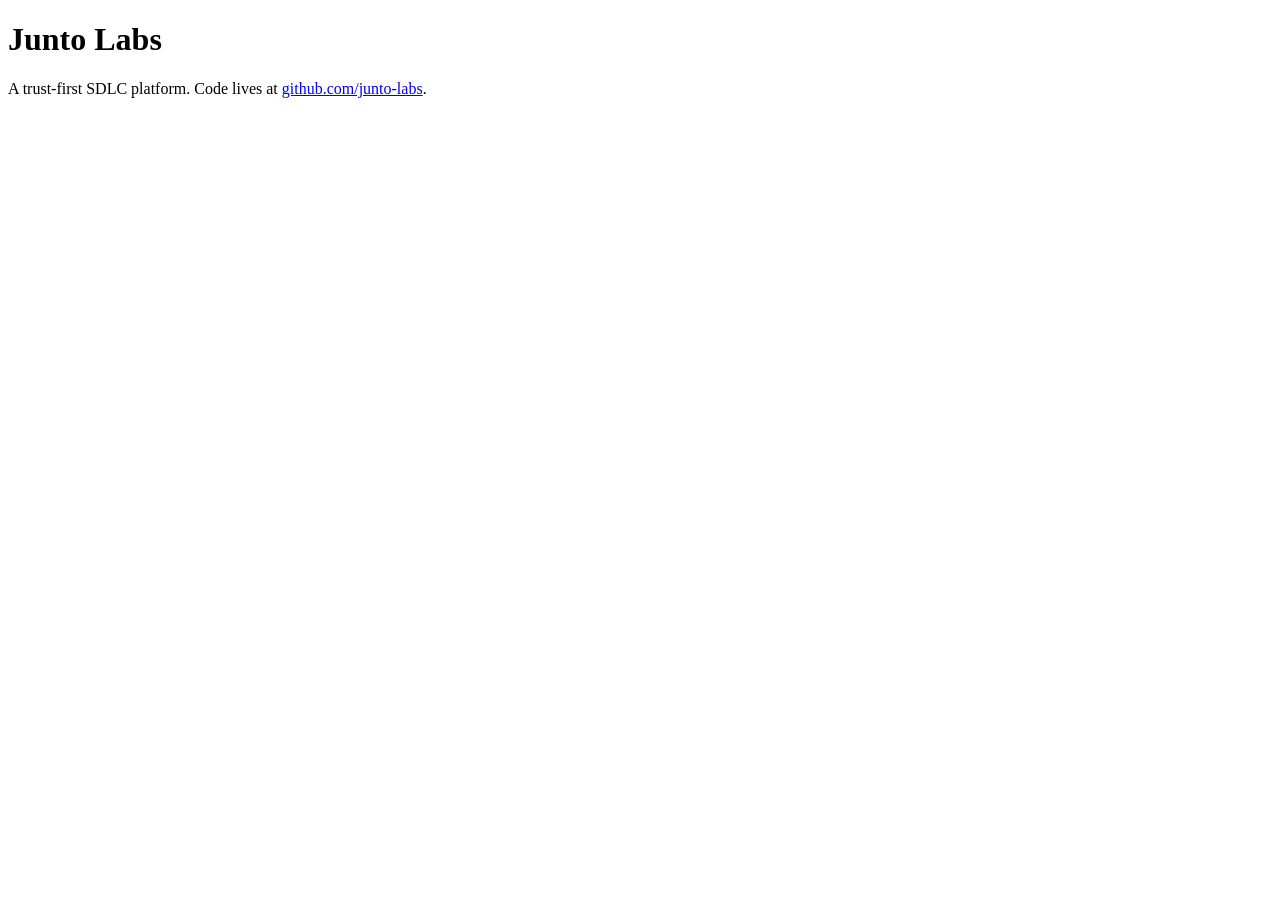
==== site/index.html @ b431a5cb "Serve Go vanity import paths from GitHub Pages Co-Authored-By: Claude Opus 5.5 <noreply@anthropic.co" ====
<!doctype html>
<html>
<head>
<meta charset="utf-8">
<title>Junto Labs</title>
</head>
<body>
<h1>Junto Labs</h1>
<p>A trust-first SDLC platform. Code lives at <a href="https://github.com/junto-labs">github.com/junto-labs</a>.</p>
</body>
</html>
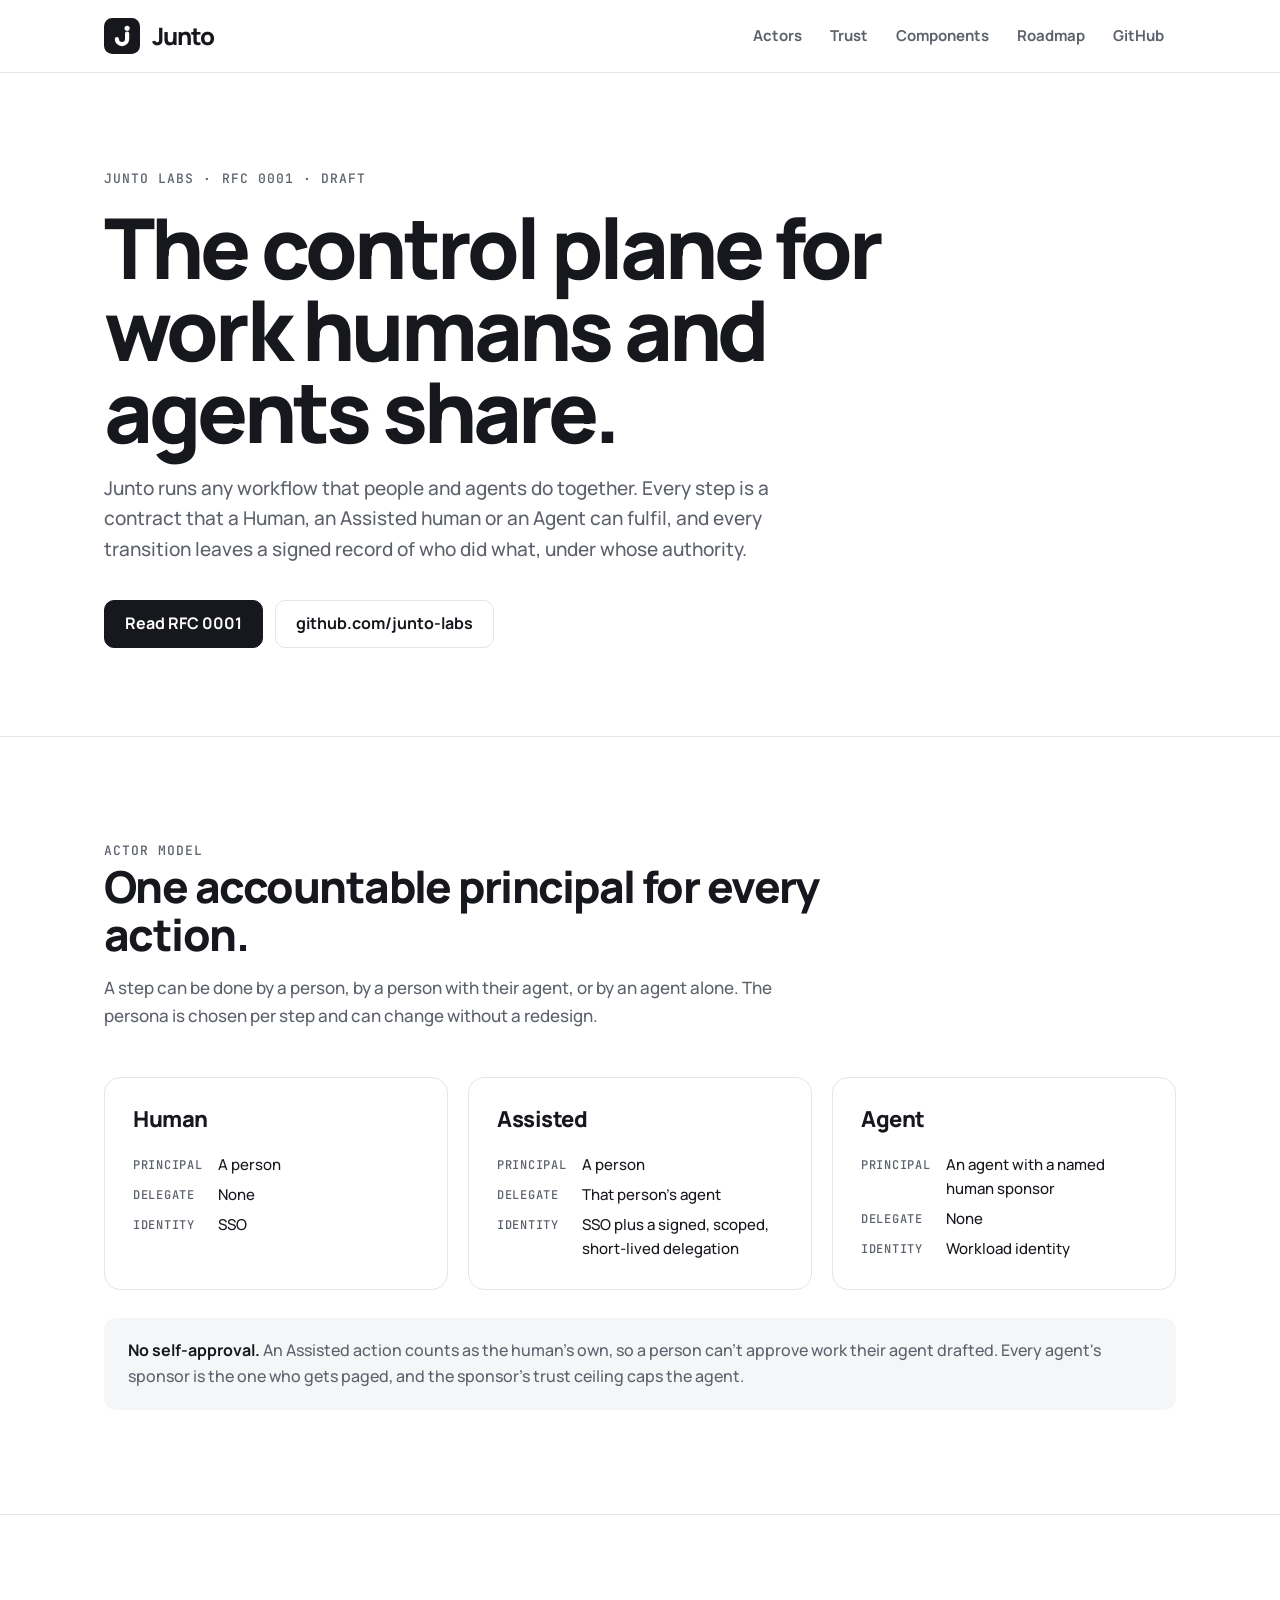
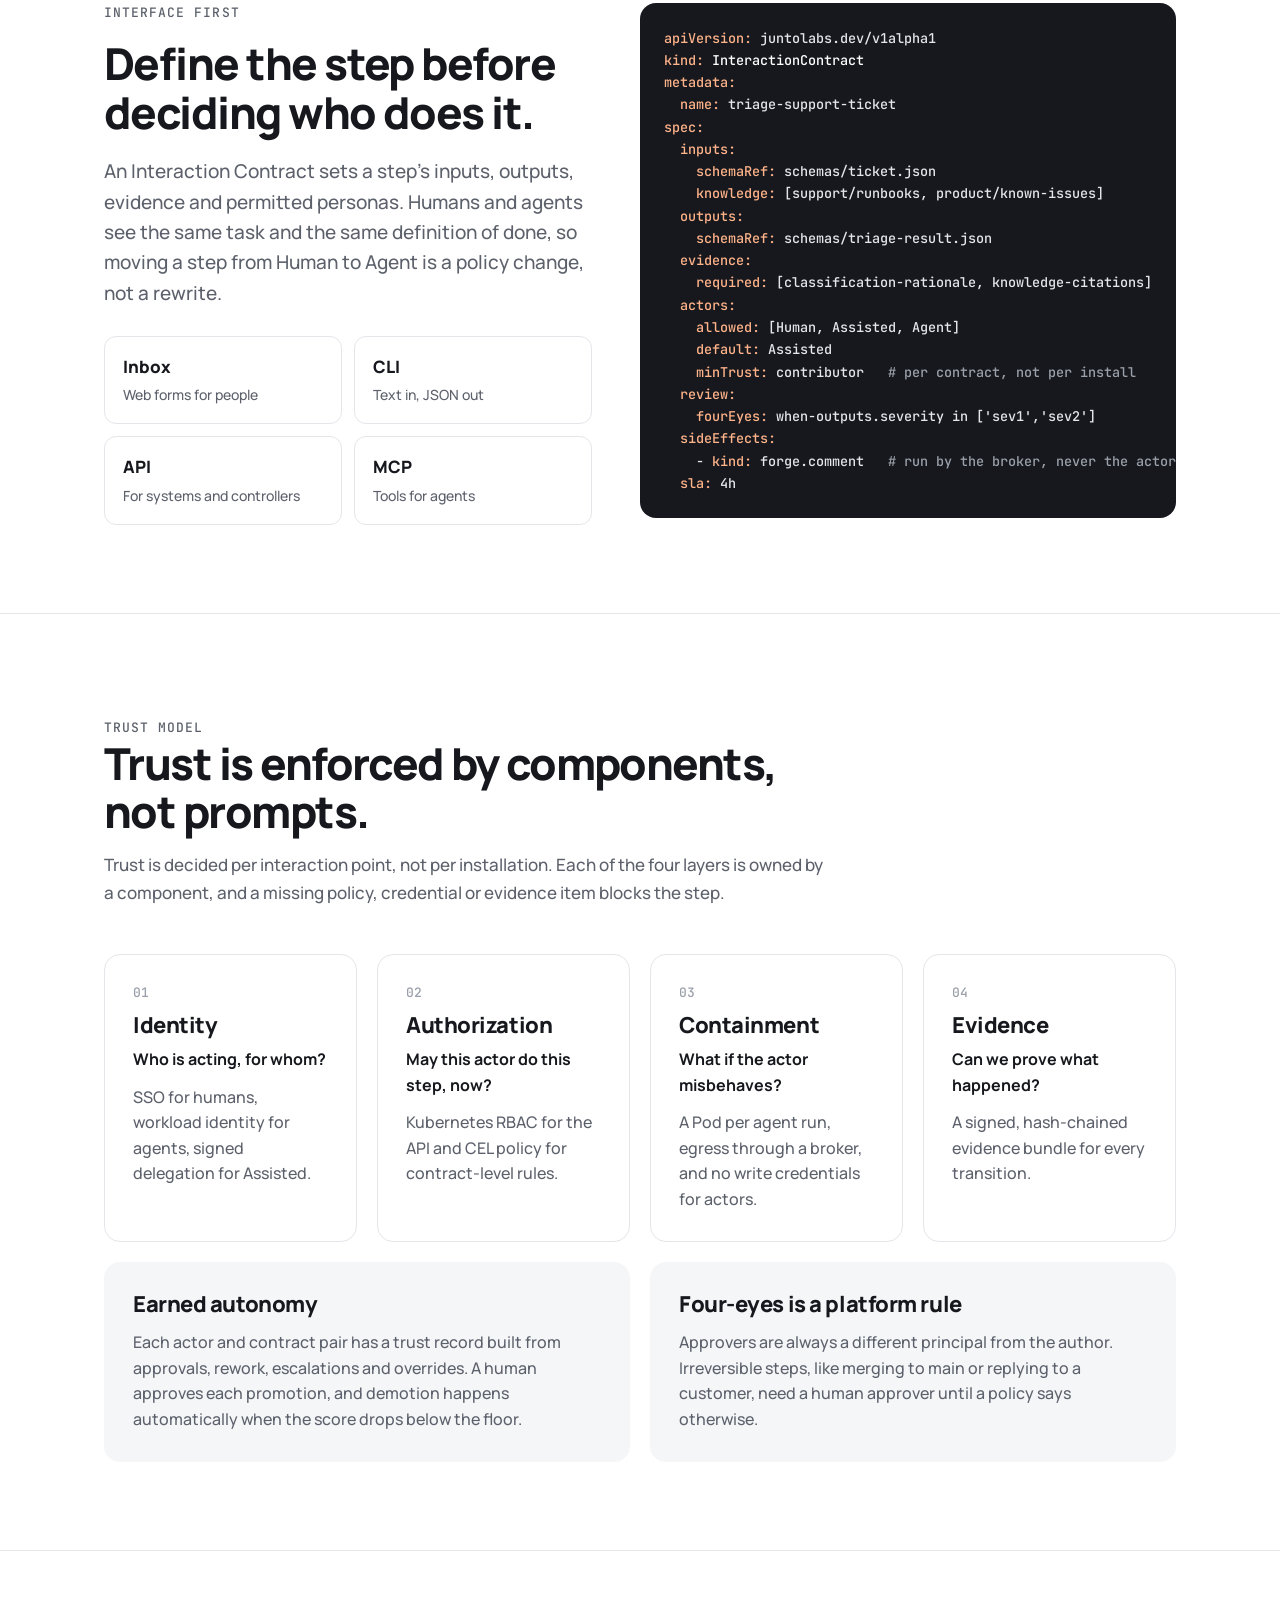
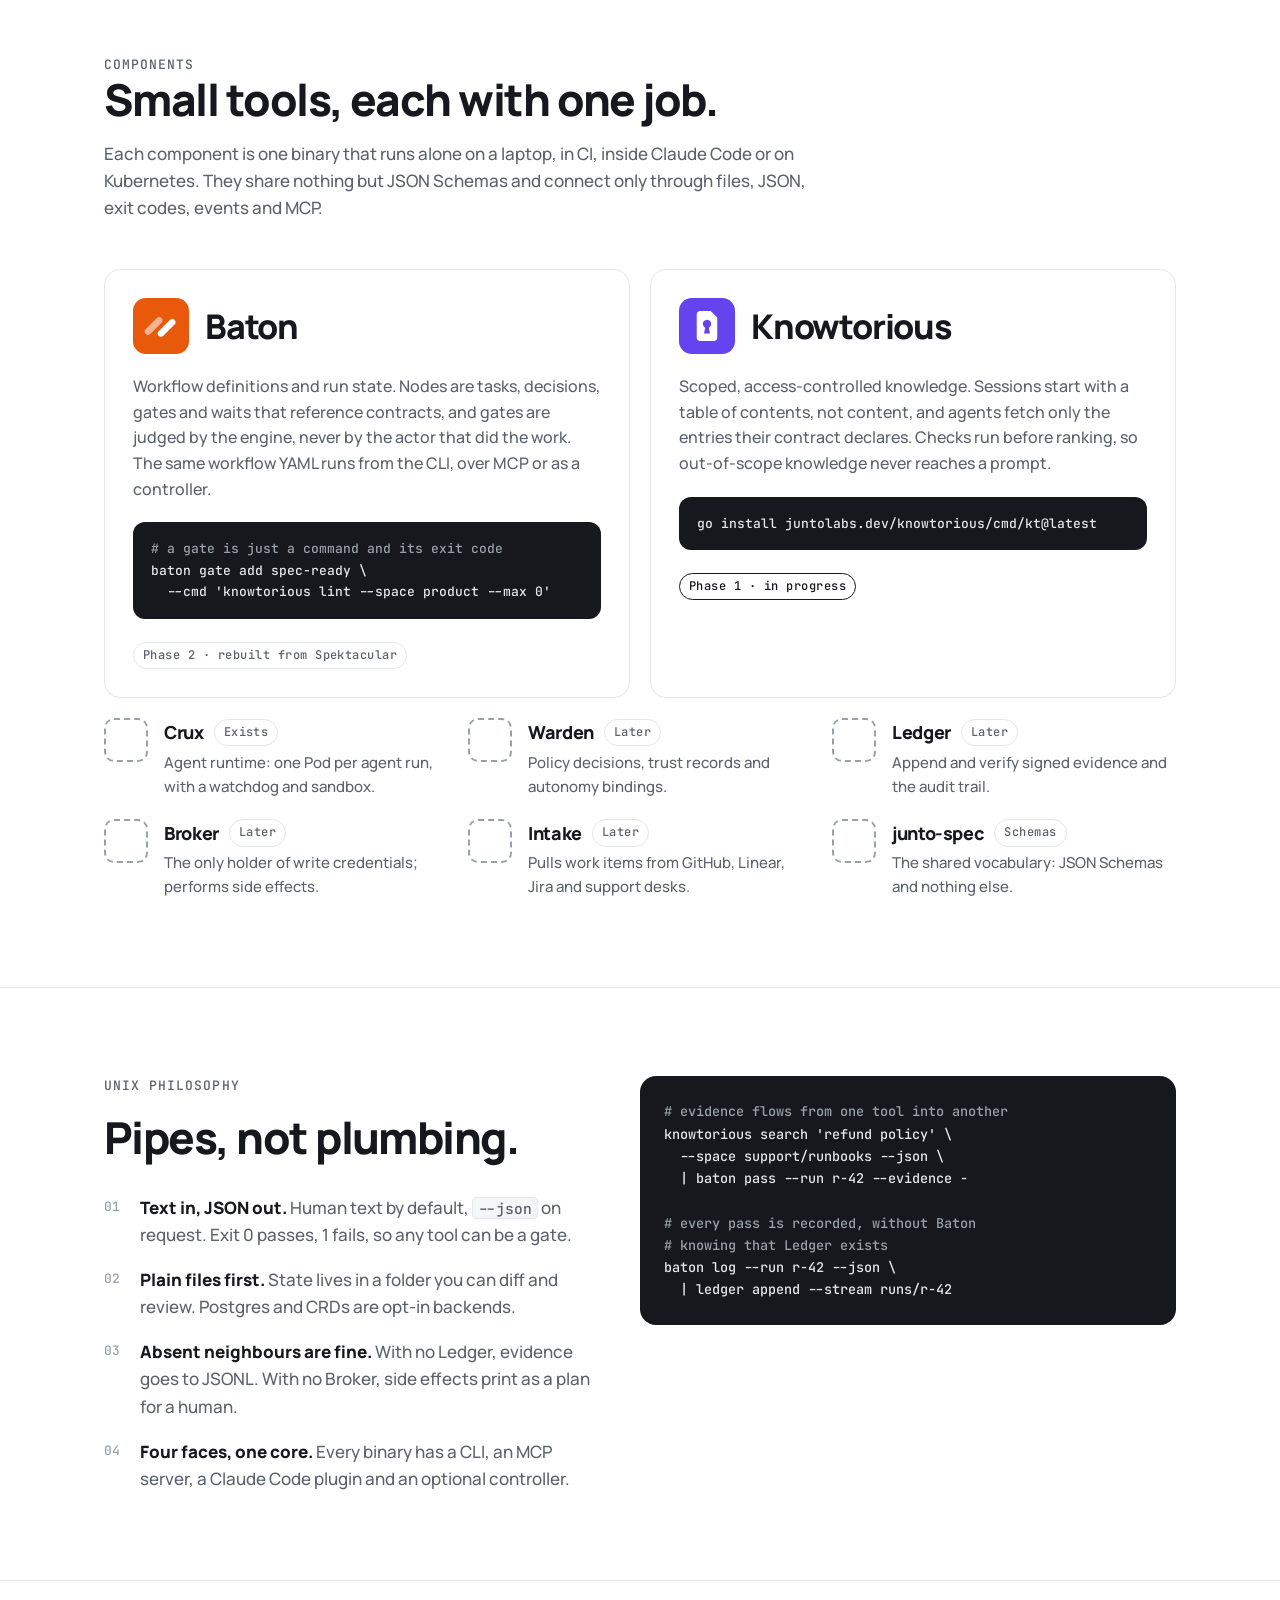
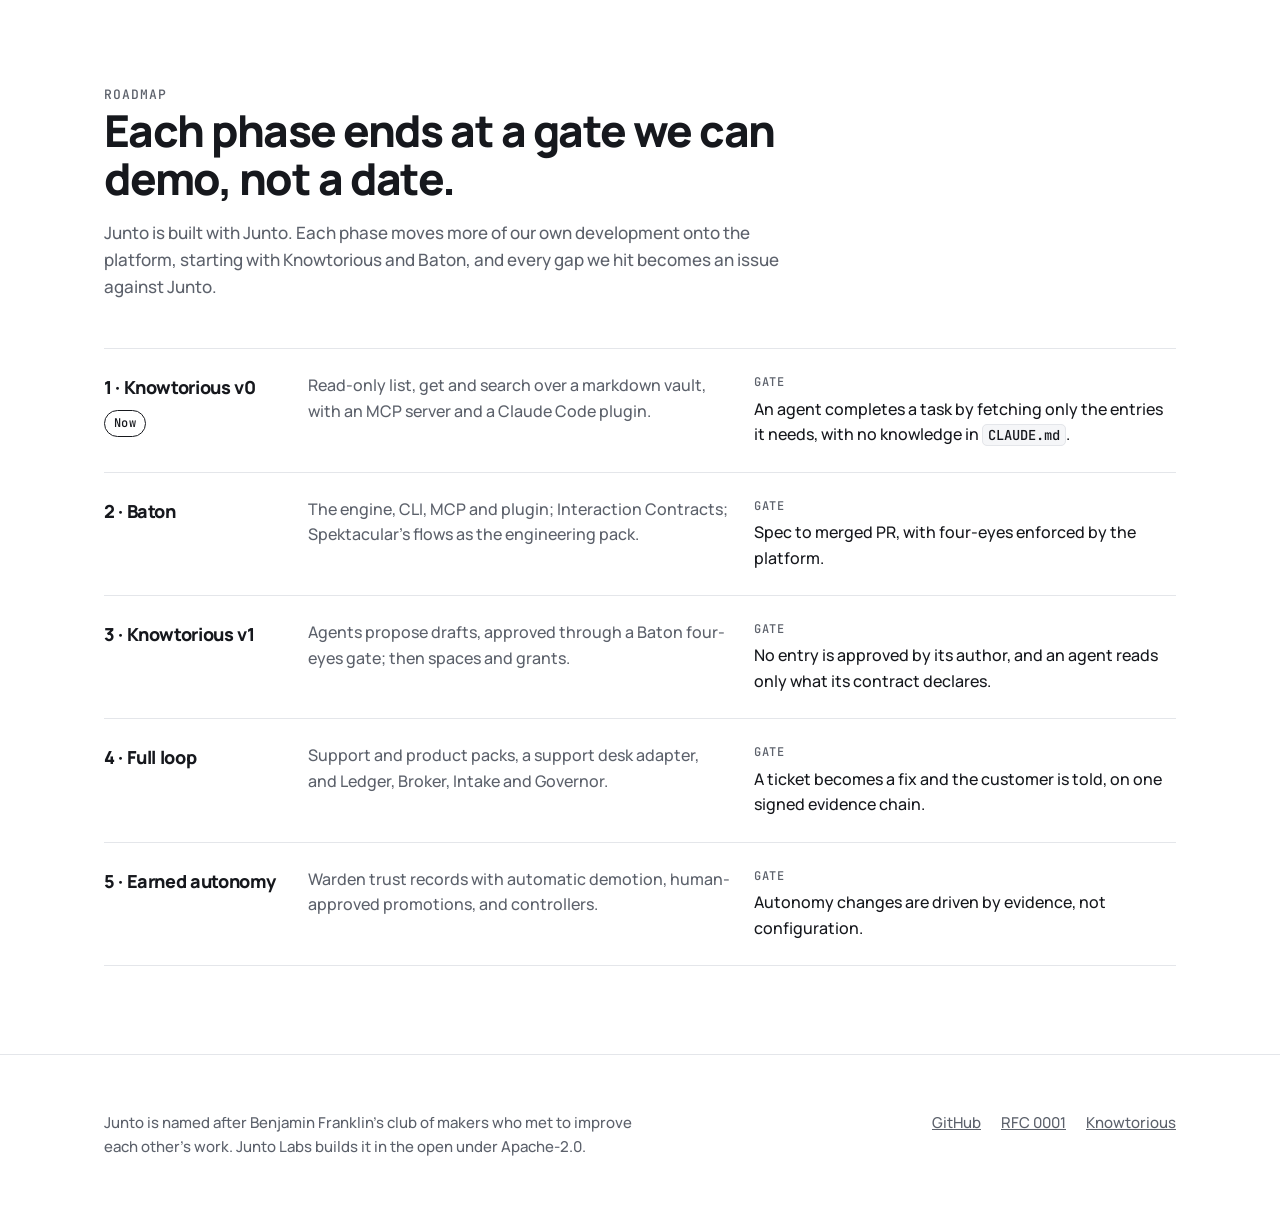
==== commit 3ac44485: "Rebuild the homepage from RFC 0001 and the Junto logo system The page now explains Junto using RFC 0" ====
--- a/site/index.html
+++ b/site/index.html
@@ -1,11 +1,438 @@
 <!doctype html>
-<html>
+<html lang="en">
 <head>
 <meta charset="utf-8">
+<meta name="viewport" content="width=device-width, initial-scale=1">
 <title>Junto Labs</title>
+<meta name="description" content="Junto is a trust-first, Kubernetes-native control plane for work humans and agents share.">
+<link rel="icon" href="data:image/svg+xml,%3Csvg xmlns='http://www.w3.org/2000/svg' viewBox='0 0 48 48'%3E%3Crect width='48' height='48' rx='11' fill='%2316181D'/%3E%3Cg transform='translate(24 24) scale(0.8) translate(-24 -24)'%3E%3Ccircle cx='32.5' cy='11' r='4.25' fill='%23fff'/%3E%3Cpath d='M32.5 20 V29 A8.5 8.5 0 0 1 15.5 29' fill='none' stroke='%23fff' stroke-width='7' stroke-linecap='round'/%3E%3C/g%3E%3C/svg%3E">
+<link rel="preconnect" href="https://fonts.googleapis.com">
+<link rel="preconnect" href="https://fonts.gstatic.com" crossorigin>
+<link rel="stylesheet" href="https://fonts.googleapis.com/css2?family=Manrope:wght@500;700;800&family=JetBrains+Mono:wght@500&display=swap">
+<style>
+:root {
+  --ink: #16181D;
+  --bg: #FFFFFF;
+  --surface: #F5F6F8;
+  --border: #E4E6EA;
+  --muted: #5C616B;
+  --faint: #9AA0A9;
+  --tile: #16181D;
+  --tile-fg: #FFFFFF;
+  --code-bg: #16181D;
+  --code-fg: #E4E6EA;
+  --code-muted: #9AA0A9;
+  --baton: #E8590C;
+  --knowtorious: #6544F0;
+  --knowtorious-text: #6544F0;
+  --sans: Manrope, system-ui, sans-serif;
+  --mono: 'JetBrains Mono', ui-monospace, monospace;
+  color-scheme: light;
+}
+@media (prefers-color-scheme: dark) {
+  :root {
+    --ink: #F5F6F8;
+    --bg: #16181D;
+    --surface: #1E2127;
+    --border: #2C3038;
+    --muted: #B8BDC6;
+    --faint: #6B717C;
+    --tile: #FFFFFF;
+    --tile-fg: #16181D;
+    --code-bg: #0F1115;
+    --knowtorious-text: #A897FF;
+    color-scheme: dark;
+  }
+}
+* { box-sizing: border-box; }
+.grid > *, .split > * { min-width: 0; }
+body {
+  margin: 0;
+  background: var(--bg);
+  color: var(--ink);
+  font-family: var(--sans);
+  font-weight: 500;
+  font-size: 17px;
+  line-height: 1.6;
+  -webkit-font-smoothing: antialiased;
+}
+a { color: inherit; }
+a:hover { color: var(--muted); }
+code, pre, .mono { font-family: var(--mono); font-weight: 500; }
+p code, li code, td code {
+  font-size: 0.86em;
+  background: var(--surface);
+  border: 1px solid var(--border);
+  border-radius: 5px;
+  padding: 0.05em 0.35em;
+}
+.wrap { max-width: 1120px; margin: 0 auto; padding: 0 24px; }
+@media (max-width: 600px) { .wrap { padding: 0 16px; } }
+
+.eyebrow {
+  margin: 0 0 16px;
+  font-family: var(--mono);
+  font-size: 13px;
+  letter-spacing: 0.08em;
+  text-transform: uppercase;
+  color: var(--muted);
+}
+h1, h2, h3 { font-weight: 800; margin: 0; }
+h2 { font-size: clamp(30px, 4vw, 44px); letter-spacing: -0.035em; line-height: 1.1; }
+h3 { font-size: 22px; letter-spacing: -0.02em; line-height: 1.25; }
+.lede { font-size: 19px; color: var(--muted); max-width: 680px; margin: 20px 0 0; }
+
+/* Header */
+header { border-bottom: 1px solid var(--border); }
+header .wrap { display: flex; align-items: center; justify-content: space-between; gap: 16px; flex-wrap: wrap; min-height: 72px; }
+.brand { display: flex; align-items: center; gap: 12px; text-decoration: none; font-size: 24px; font-weight: 800; letter-spacing: -0.045em; }
+.brand:hover { color: inherit; }
+nav { display: flex; gap: 4px; flex-wrap: wrap; }
+nav a { text-decoration: none; font-size: 15px; font-weight: 700; color: var(--muted); padding: 10px 12px; border-radius: 8px; }
+nav a:hover { color: var(--ink); background: var(--surface); }
+
+.tile-rect { fill: var(--tile); }
+.tile-fg { fill: var(--tile-fg); }
+.tile-stroke { stroke: var(--tile-fg); }
+
+/* Hero */
+.hero { padding: 96px 0 88px; }
+.hero h1 { font-size: clamp(42px, 7vw, 84px); letter-spacing: -0.045em; line-height: 0.98; max-width: 900px; }
+.actions { display: flex; gap: 12px; flex-wrap: wrap; margin-top: 36px; }
+.btn {
+  display: inline-flex; align-items: center; gap: 10px; min-height: 48px; padding: 0 20px;
+  border-radius: 10px; font-weight: 700; font-size: 16px; text-decoration: none;
+  border: 1px solid var(--border);
+}
+.btn:hover { background: var(--surface); color: var(--ink); }
+.btn.primary { background: var(--ink); color: var(--bg); border-color: var(--ink); }
+.btn.primary:hover { opacity: 0.88; background: var(--ink); color: var(--bg); }
+
+section { padding: 88px 0; border-top: 1px solid var(--border); }
+.section-head { max-width: 720px; margin-bottom: 48px; }
+.section-head p { color: var(--muted); margin: 16px 0 0; }
+
+.grid { display: grid; gap: 20px; }
+.grid-3 { grid-template-columns: repeat(3, 1fr); }
+.grid-4 { grid-template-columns: repeat(4, 1fr); }
+.grid-2 { grid-template-columns: repeat(2, 1fr); }
+@media (max-width: 900px) { .grid-3, .grid-4 { grid-template-columns: repeat(2, 1fr); } }
+@media (max-width: 600px) { .grid-3, .grid-4, .grid-2 { grid-template-columns: 1fr; } }
+
+.card { border: 1px solid var(--border); border-radius: 16px; padding: 28px; }
+.card.fill { background: var(--surface); border-color: transparent; }
+.card p { margin: 12px 0 0; color: var(--muted); font-size: 16px; }
+.kv { margin: 20px 0 0; display: grid; grid-template-columns: auto 1fr; gap: 6px 16px; font-size: 15px; }
+.kv dt { font-family: var(--mono); font-size: 12px; letter-spacing: 0.06em; text-transform: uppercase; color: var(--muted); padding-top: 3px; }
+.kv dd { margin: 0; }
+
+.note { margin-top: 28px; padding: 20px 24px; border-radius: 12px; background: var(--surface); color: var(--muted); font-size: 16px; }
+.note strong { color: var(--ink); }
+
+/* Contract */
+.split { display: grid; grid-template-columns: 1fr 1.1fr; gap: 48px; align-items: start; }
+@media (max-width: 900px) { .split { grid-template-columns: 1fr; gap: 32px; } }
+.surfaces { display: grid; grid-template-columns: repeat(2, 1fr); gap: 12px; margin-top: 28px; }
+.surface { border: 1px solid var(--border); border-radius: 12px; padding: 16px 18px; }
+.surface b { display: block; font-weight: 800; }
+.surface span { color: var(--muted); font-size: 14px; }
+
+pre {
+  margin: 0; padding: 24px; border-radius: 16px; overflow-x: auto;
+  background: var(--code-bg); color: var(--code-fg);
+  font-size: 13.5px; line-height: 1.65;
+}
+pre .c { color: var(--code-muted); }
+pre .k { color: #FFB38A; }
+pre .p { color: #FFFFFF; }
+
+/* Trust */
+.layer { display: flex; flex-direction: column; }
+.layer .n { font-family: var(--mono); font-size: 13px; color: var(--faint); }
+.layer h3 { margin-top: 8px; }
+.layer .q { margin: 8px 0 0; font-weight: 700; color: var(--ink); font-size: 16px; }
+
+/* Components */
+.product { display: flex; flex-direction: column; gap: 20px; }
+.product .name { display: flex; align-items: center; gap: 16px; }
+.product .name span { font-size: 34px; font-weight: 800; letter-spacing: -0.035em; }
+.product p { margin: 0; color: var(--muted); }
+.product pre { padding: 16px 18px; border-radius: 12px; font-size: 13px; }
+.status {
+  display: inline-block; font-family: var(--mono); font-size: 12px; letter-spacing: 0.04em;
+  padding: 3px 9px; border-radius: 999px; border: 1px solid var(--border); color: var(--muted); white-space: nowrap;
+}
+.status.now { border-color: var(--ink); color: var(--ink); }
+.others { margin-top: 20px; }
+.other { display: flex; gap: 16px; align-items: flex-start; }
+.slot { flex: none; width: 44px; height: 44px; border: 2px dashed var(--faint); border-radius: 10px; }
+.other b { font-size: 18px; font-weight: 800; letter-spacing: -0.02em; }
+.other .row { display: flex; align-items: center; gap: 10px; flex-wrap: wrap; }
+.other p { margin: 4px 0 0; color: var(--muted); font-size: 15px; }
+
+.rules { list-style: none; margin: 0; padding: 0; display: grid; gap: 18px; }
+.rules li { display: grid; grid-template-columns: 32px 1fr; gap: 4px; }
+.rules .n { font-family: var(--mono); font-size: 13px; color: var(--faint); padding-top: 3px; }
+.rules b { font-weight: 800; }
+.rules span { color: var(--muted); }
+
+/* Roadmap */
+.phases { list-style: none; margin: 0; padding: 0; border-top: 1px solid var(--border); }
+.phase { display: grid; grid-template-columns: 180px 1fr 1fr; gap: 24px; padding: 24px 0; border-bottom: 1px solid var(--border); }
+.phase .label { display: flex; flex-direction: column; gap: 8px; align-items: flex-start; }
+.phase .label b { font-size: 18px; font-weight: 800; letter-spacing: -0.02em; }
+.phase .tag { font-family: var(--mono); font-size: 12px; letter-spacing: 0.06em; text-transform: uppercase; color: var(--muted); display: block; margin-bottom: 4px; }
+.phase p { margin: 0; font-size: 16px; }
+.phase .scope { color: var(--muted); }
+@media (max-width: 760px) { .phase { grid-template-columns: 1fr; gap: 12px; } }
+
+/* Footer */
+footer { border-top: 1px solid var(--border); padding: 56px 0 72px; color: var(--muted); font-size: 15px; }
+footer .wrap { display: flex; justify-content: space-between; gap: 32px; flex-wrap: wrap; }
+footer p { margin: 0; max-width: 560px; }
+footer .links { display: flex; gap: 20px; flex-wrap: wrap; }
+</style>
 </head>
 <body>
-<h1>Junto Labs</h1>
-<p>A trust-first SDLC platform. Code lives at <a href="https://github.com/junto-labs">github.com/junto-labs</a>.</p>
+
+<header>
+<div class="wrap">
+<a class="brand" href="/" aria-label="Junto home">
+<svg viewBox="0 0 48 48" width="36" height="36" aria-hidden="true"><rect class="tile-rect" width="48" height="48" rx="11"/><g transform="translate(24 24) scale(0.8) translate(-24 -24)"><circle class="tile-fg" cx="32.5" cy="11" r="4.25"/><path class="tile-stroke" d="M32.5 20 V29 A8.5 8.5 0 0 1 15.5 29" fill="none" stroke-width="7" stroke-linecap="round"/></g></svg>
+Junto
+</a>
+<nav aria-label="Primary">
+<a href="#actors">Actors</a>
+<a href="#trust">Trust</a>
+<a href="#components">Components</a>
+<a href="#roadmap">Roadmap</a>
+<a href="https://github.com/junto-labs">GitHub</a>
+</nav>
+</div>
+</header>
+
+<main>
+
+<div class="hero">
+<div class="wrap">
+<p class="eyebrow">Junto Labs · RFC 0001 · Draft</p>
+<h1>The control plane for work humans and agents share.</h1>
+<p class="lede">Junto runs any workflow that people and agents do together. Every step is a contract that a Human, an Assisted human or an Agent can fulfil, and every transition leaves a signed record of who did what, under whose authority.</p>
+<div class="actions">
+<a class="btn primary" href="https://github.com/junto-labs/junto/blob/rfc/0001-junto-platform/docs/rfcs/0001-junto-platform.md">Read RFC 0001</a>
+<a class="btn" href="https://github.com/junto-labs">github.com/junto-labs</a>
+</div>
+</div>
+</div>
+
+<section id="actors">
+<div class="wrap">
+<div class="section-head">
+<p class="eyebrow">Actor model</p>
+<h2>One accountable principal for every action.</h2>
+<p>A step can be done by a person, by a person with their agent, or by an agent alone. The persona is chosen per step and can change without a redesign.</p>
+</div>
+<div class="grid grid-3">
+<div class="card">
+<h3>Human</h3>
+<dl class="kv">
+<dt>Principal</dt><dd>A person</dd>
+<dt>Delegate</dt><dd>None</dd>
+<dt>Identity</dt><dd>SSO</dd>
+</dl>
+</div>
+<div class="card">
+<h3>Assisted</h3>
+<dl class="kv">
+<dt>Principal</dt><dd>A person</dd>
+<dt>Delegate</dt><dd>That person's agent</dd>
+<dt>Identity</dt><dd>SSO plus a signed, scoped, short-lived delegation</dd>
+</dl>
+</div>
+<div class="card">
+<h3>Agent</h3>
+<dl class="kv">
+<dt>Principal</dt><dd>An agent with a named human sponsor</dd>
+<dt>Delegate</dt><dd>None</dd>
+<dt>Identity</dt><dd>Workload identity</dd>
+</dl>
+</div>
+</div>
+<p class="note"><strong>No self-approval.</strong> An Assisted action counts as the human's own, so a person can't approve work their agent drafted. Every agent's sponsor is the one who gets paged, and the sponsor's trust ceiling caps the agent.</p>
+</div>
+</section>
+
+<section id="contract">
+<div class="wrap split">
+<div>
+<p class="eyebrow">Interface first</p>
+<h2>Define the step before deciding who does it.</h2>
+<p class="lede">An Interaction Contract sets a step's inputs, outputs, evidence and permitted personas. Humans and agents see the same task and the same definition of done, so moving a step from Human to Agent is a policy change, not a rewrite.</p>
+<div class="surfaces">
+<div class="surface"><b>Inbox</b><span>Web forms for people</span></div>
+<div class="surface"><b>CLI</b><span>Text in, JSON out</span></div>
+<div class="surface"><b>API</b><span>For systems and controllers</span></div>
+<div class="surface"><b>MCP</b><span>Tools for agents</span></div>
+</div>
+</div>
+<pre aria-label="Example InteractionContract"><span class="k">apiVersion:</span> juntolabs.dev/v1alpha1
+<span class="k">kind:</span> <span class="p">InteractionContract</span>
+<span class="k">metadata:</span>
+  <span class="k">name:</span> triage-support-ticket
+<span class="k">spec:</span>
+  <span class="k">inputs:</span>
+    <span class="k">schemaRef:</span> schemas/ticket.json
+    <span class="k">knowledge:</span> [support/runbooks, product/known-issues]
+  <span class="k">outputs:</span>
+    <span class="k">schemaRef:</span> schemas/triage-result.json
+  <span class="k">evidence:</span>
+    <span class="k">required:</span> [classification-rationale, knowledge-citations]
+  <span class="k">actors:</span>
+    <span class="k">allowed:</span> [Human, Assisted, Agent]
+    <span class="k">default:</span> Assisted
+    <span class="k">minTrust:</span> contributor   <span class="c"># per contract, not per install</span>
+  <span class="k">review:</span>
+    <span class="k">fourEyes:</span> when-outputs.severity in ['sev1','sev2']
+  <span class="k">sideEffects:</span>
+    - <span class="k">kind:</span> forge.comment   <span class="c"># run by the broker, never the actor</span>
+  <span class="k">sla:</span> 4h</pre>
+</div>
+</section>
+
+<section id="trust">
+<div class="wrap">
+<div class="section-head">
+<p class="eyebrow">Trust model</p>
+<h2>Trust is enforced by components, not prompts.</h2>
+<p>Trust is decided per interaction point, not per installation. Each of the four layers is owned by a component, and a missing policy, credential or evidence item blocks the step.</p>
+</div>
+<div class="grid grid-4">
+<div class="card layer"><span class="n">01</span><h3>Identity</h3><p class="q">Who is acting, for whom?</p><p>SSO for humans, workload identity for agents, signed delegation for Assisted.</p></div>
+<div class="card layer"><span class="n">02</span><h3>Authorization</h3><p class="q">May this actor do this step, now?</p><p>Kubernetes RBAC for the API and CEL policy for contract-level rules.</p></div>
+<div class="card layer"><span class="n">03</span><h3>Containment</h3><p class="q">What if the actor misbehaves?</p><p>A Pod per agent run, egress through a broker, and no write credentials for actors.</p></div>
+<div class="card layer"><span class="n">04</span><h3>Evidence</h3><p class="q">Can we prove what happened?</p><p>A signed, hash-chained evidence bundle for every transition.</p></div>
+</div>
+<div class="grid grid-2" style="margin-top: 20px">
+<div class="card fill"><h3>Earned autonomy</h3><p>Each actor and contract pair has a trust record built from approvals, rework, escalations and overrides. A human approves each promotion, and demotion happens automatically when the score drops below the floor.</p></div>
+<div class="card fill"><h3>Four-eyes is a platform rule</h3><p>Approvers are always a different principal from the author. Irreversible steps, like merging to main or replying to a customer, need a human approver until a policy says otherwise.</p></div>
+</div>
+</div>
+</section>
+
+<section id="components">
+<div class="wrap">
+<div class="section-head">
+<p class="eyebrow">Components</p>
+<h2>Small tools, each with one job.</h2>
+<p>Each component is one binary that runs alone on a laptop, in CI, inside Claude Code or on Kubernetes. They share nothing but JSON Schemas and connect only through files, JSON, exit codes, events and MCP.</p>
+</div>
+<div class="grid grid-2">
+<div class="card product">
+<div class="name">
+<svg viewBox="0 0 48 48" width="56" height="56" aria-hidden="true"><rect width="48" height="48" rx="11" fill="#E8590C"/><g transform="translate(24 24) scale(0.8) translate(-24 -24)"><path d="M10 30 L22 18" stroke="#FFFFFF" stroke-opacity="0.55" stroke-width="7" stroke-linecap="round"/><path d="M24 32 L36 20" stroke="#FFFFFF" stroke-width="7" stroke-linecap="round"/></g></svg>
+<span>Baton</span>
+</div>
+<p>Workflow definitions and run state. Nodes are tasks, decisions, gates and waits that reference contracts, and gates are judged by the engine, never by the actor that did the work. The same workflow YAML runs from the CLI, over MCP or as a controller.</p>
+<pre><span class="c"># a gate is just a command and its exit code</span>
+baton gate add spec-ready \
+  --cmd 'knowtorious lint --space product --max 0'</pre>
+<div><span class="status">Phase 2 · rebuilt from Spektacular</span></div>
+</div>
+<div class="card product">
+<div class="name">
+<svg viewBox="0 0 48 48" width="56" height="56" aria-hidden="true"><rect width="48" height="48" rx="11" fill="#6544F0"/><g transform="translate(24 24) scale(0.8) translate(-24 -24)"><path fill="#FFFFFF" fill-rule="evenodd" d="M17 8 H28 L35 15 V36 Q35 40 31 40 H17 Q13 40 13 36 V12 Q13 8 17 8 Z M22 25.8 A4.5 4.5 0 1 1 26 25.8 L27.2 32 H20.8 Z"/></g></svg>
+<span>Knowtorious</span>
+</div>
+<p>Scoped, access-controlled knowledge. Sessions start with a table of contents, not content, and agents fetch only the entries their contract declares. Checks run before ranking, so out-of-scope knowledge never reaches a prompt.</p>
+<pre>go install juntolabs.dev/knowtorious/cmd/kt@latest</pre>
+<div><span class="status now">Phase 1 · in progress</span></div>
+</div>
+</div>
+
+<div class="grid grid-3 others">
+<div class="other"><div class="slot" aria-hidden="true"></div><div><div class="row"><b>Crux</b><span class="status">Exists</span></div><p>Agent runtime: one Pod per agent run, with a watchdog and sandbox.</p></div></div>
+<div class="other"><div class="slot" aria-hidden="true"></div><div><div class="row"><b>Warden</b><span class="status">Later</span></div><p>Policy decisions, trust records and autonomy bindings.</p></div></div>
+<div class="other"><div class="slot" aria-hidden="true"></div><div><div class="row"><b>Ledger</b><span class="status">Later</span></div><p>Append and verify signed evidence and the audit trail.</p></div></div>
+<div class="other"><div class="slot" aria-hidden="true"></div><div><div class="row"><b>Broker</b><span class="status">Later</span></div><p>The only holder of write credentials; performs side effects.</p></div></div>
+<div class="other"><div class="slot" aria-hidden="true"></div><div><div class="row"><b>Intake</b><span class="status">Later</span></div><p>Pulls work items from GitHub, Linear, Jira and support desks.</p></div></div>
+<div class="other"><div class="slot" aria-hidden="true"></div><div><div class="row"><b>junto-spec</b><span class="status">Schemas</span></div><p>The shared vocabulary: JSON Schemas and nothing else.</p></div></div>
+</div>
+</div>
+</section>
+
+<section id="unix">
+<div class="wrap split">
+<div>
+<p class="eyebrow">Unix philosophy</p>
+<h2>Pipes, not plumbing.</h2>
+<ol class="rules" style="margin-top: 32px">
+<li><span class="n">01</span><div><b>Text in, JSON out.</b> <span>Human text by default, <code>--json</code> on request. Exit 0 passes, 1 fails, so any tool can be a gate.</span></div></li>
+<li><span class="n">02</span><div><b>Plain files first.</b> <span>State lives in a folder you can diff and review. Postgres and CRDs are opt-in backends.</span></div></li>
+<li><span class="n">03</span><div><b>Absent neighbours are fine.</b> <span>With no Ledger, evidence goes to JSONL. With no Broker, side effects print as a plan for a human.</span></div></li>
+<li><span class="n">04</span><div><b>Four faces, one core.</b> <span>Every binary has a CLI, an MCP server, a Claude Code plugin and an optional controller.</span></div></li>
+</ol>
+</div>
+<pre aria-label="Composing Junto tools"><span class="c"># evidence flows from one tool into another</span>
+knowtorious search 'refund policy' \
+  --space support/runbooks --json \
+  | baton pass --run r-42 --evidence -
+
+<span class="c"># every pass is recorded, without Baton</span>
+<span class="c"># knowing that Ledger exists</span>
+baton log --run r-42 --json \
+  | ledger append --stream runs/r-42</pre>
+</div>
+</section>
+
+<section id="roadmap">
+<div class="wrap">
+<div class="section-head">
+<p class="eyebrow">Roadmap</p>
+<h2>Each phase ends at a gate we can demo, not a date.</h2>
+<p>Junto is built with Junto. Each phase moves more of our own development onto the platform, starting with Knowtorious and Baton, and every gap we hit becomes an issue against Junto.</p>
+</div>
+<ol class="phases">
+<li class="phase">
+<div class="label"><b>1 · Knowtorious v0</b><span class="status now">Now</span></div>
+<p class="scope">Read-only list, get and search over a markdown vault, with an MCP server and a Claude Code plugin.</p>
+<p><span class="tag">Gate</span>An agent completes a task by fetching only the entries it needs, with no knowledge in <code>CLAUDE.md</code>.</p>
+</li>
+<li class="phase">
+<div class="label"><b>2 · Baton</b></div>
+<p class="scope">The engine, CLI, MCP and plugin; Interaction Contracts; Spektacular's flows as the engineering pack.</p>
+<p><span class="tag">Gate</span>Spec to merged PR, with four-eyes enforced by the platform.</p>
+</li>
+<li class="phase">
+<div class="label"><b>3 · Knowtorious v1</b></div>
+<p class="scope">Agents propose drafts, approved through a Baton four-eyes gate; then spaces and grants.</p>
+<p><span class="tag">Gate</span>No entry is approved by its author, and an agent reads only what its contract declares.</p>
+</li>
+<li class="phase">
+<div class="label"><b>4 · Full loop</b></div>
+<p class="scope">Support and product packs, a support desk adapter, and Ledger, Broker, Intake and Governor.</p>
+<p><span class="tag">Gate</span>A ticket becomes a fix and the customer is told, on one signed evidence chain.</p>
+</li>
+<li class="phase">
+<div class="label"><b>5 · Earned autonomy</b></div>
+<p class="scope">Warden trust records with automatic demotion, human-approved promotions, and controllers.</p>
+<p><span class="tag">Gate</span>Autonomy changes are driven by evidence, not configuration.</p>
+</li>
+</ol>
+</div>
+</section>
+
+</main>
+
+<footer>
+<div class="wrap">
+<p>Junto is named after Benjamin Franklin's club of makers who met to improve each other's work. Junto Labs builds it in the open under Apache-2.0.</p>
+<div class="links">
+<a href="https://github.com/junto-labs">GitHub</a>
+<a href="https://github.com/junto-labs/junto/blob/rfc/0001-junto-platform/docs/rfcs/0001-junto-platform.md">RFC 0001</a>
+<a href="https://github.com/junto-labs/knowtorious">Knowtorious</a>
+</div>
+</div>
+</footer>
+
 </body>
 </html>
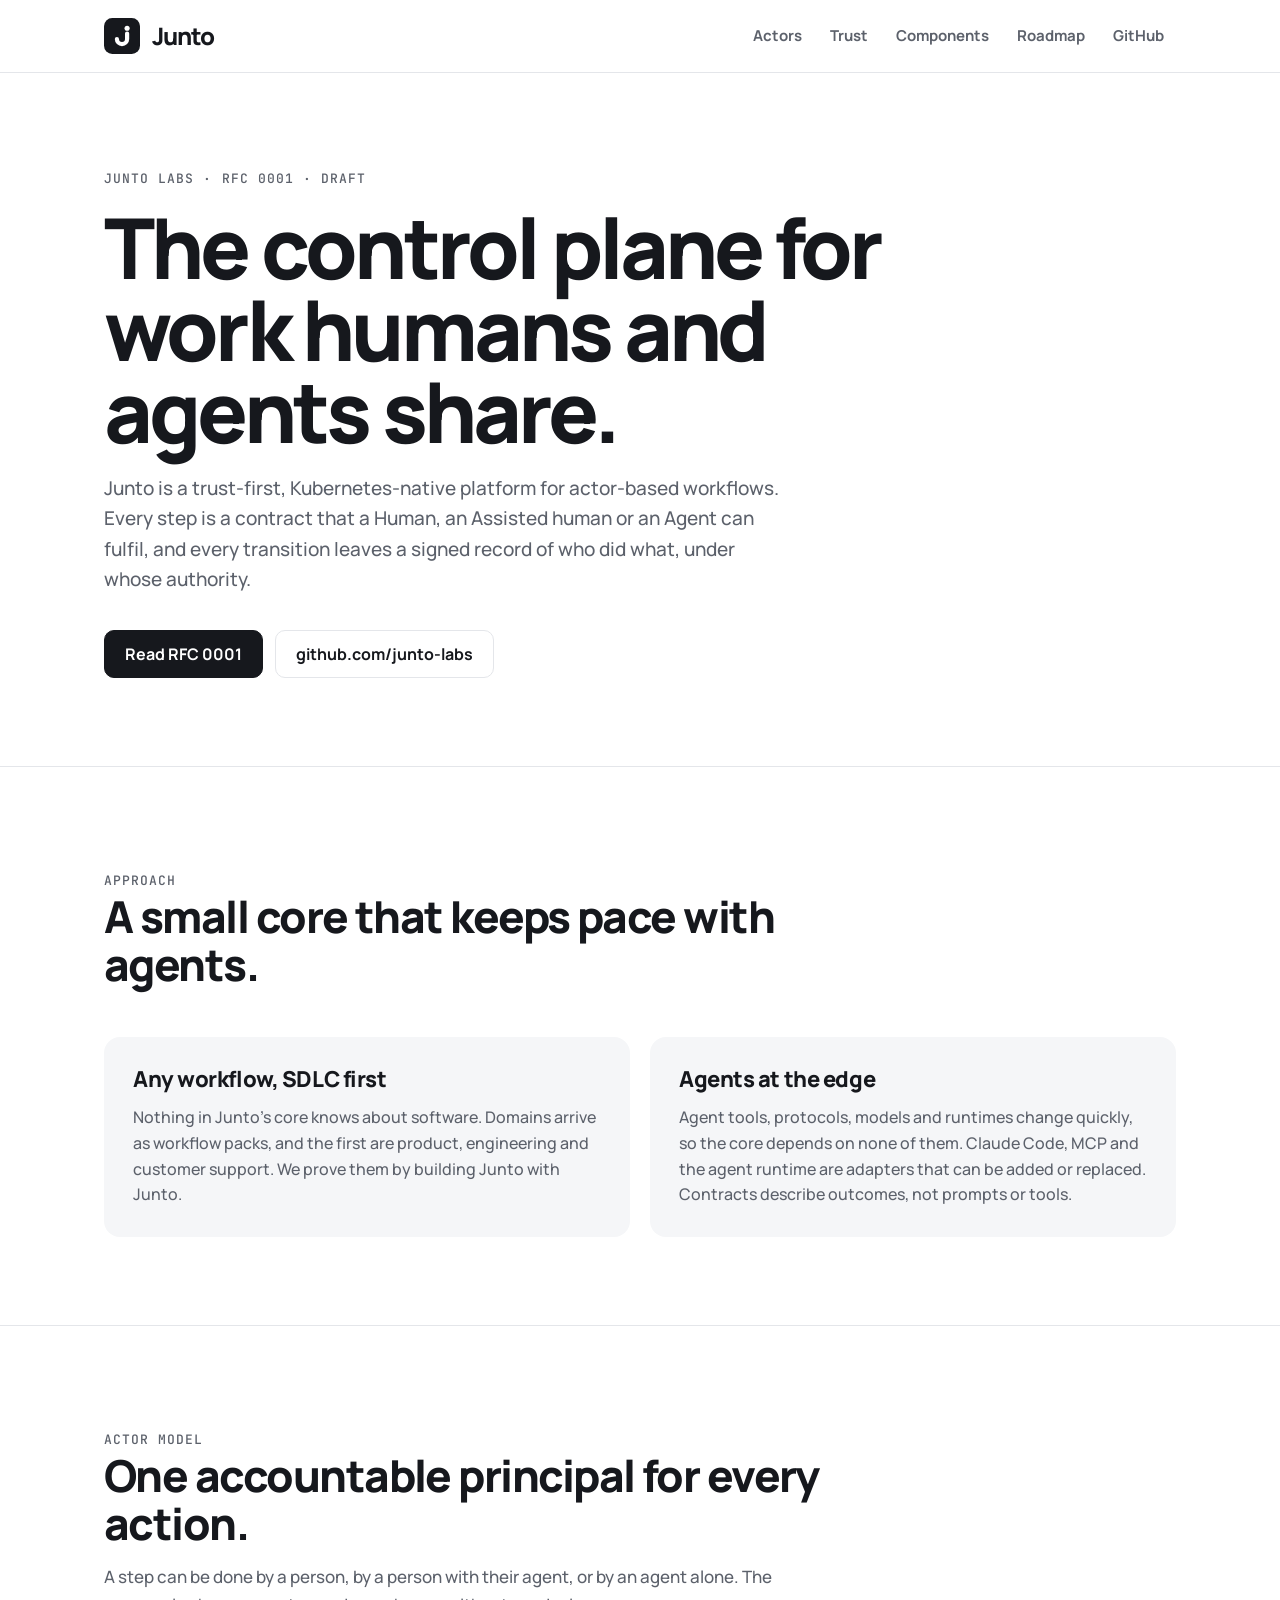
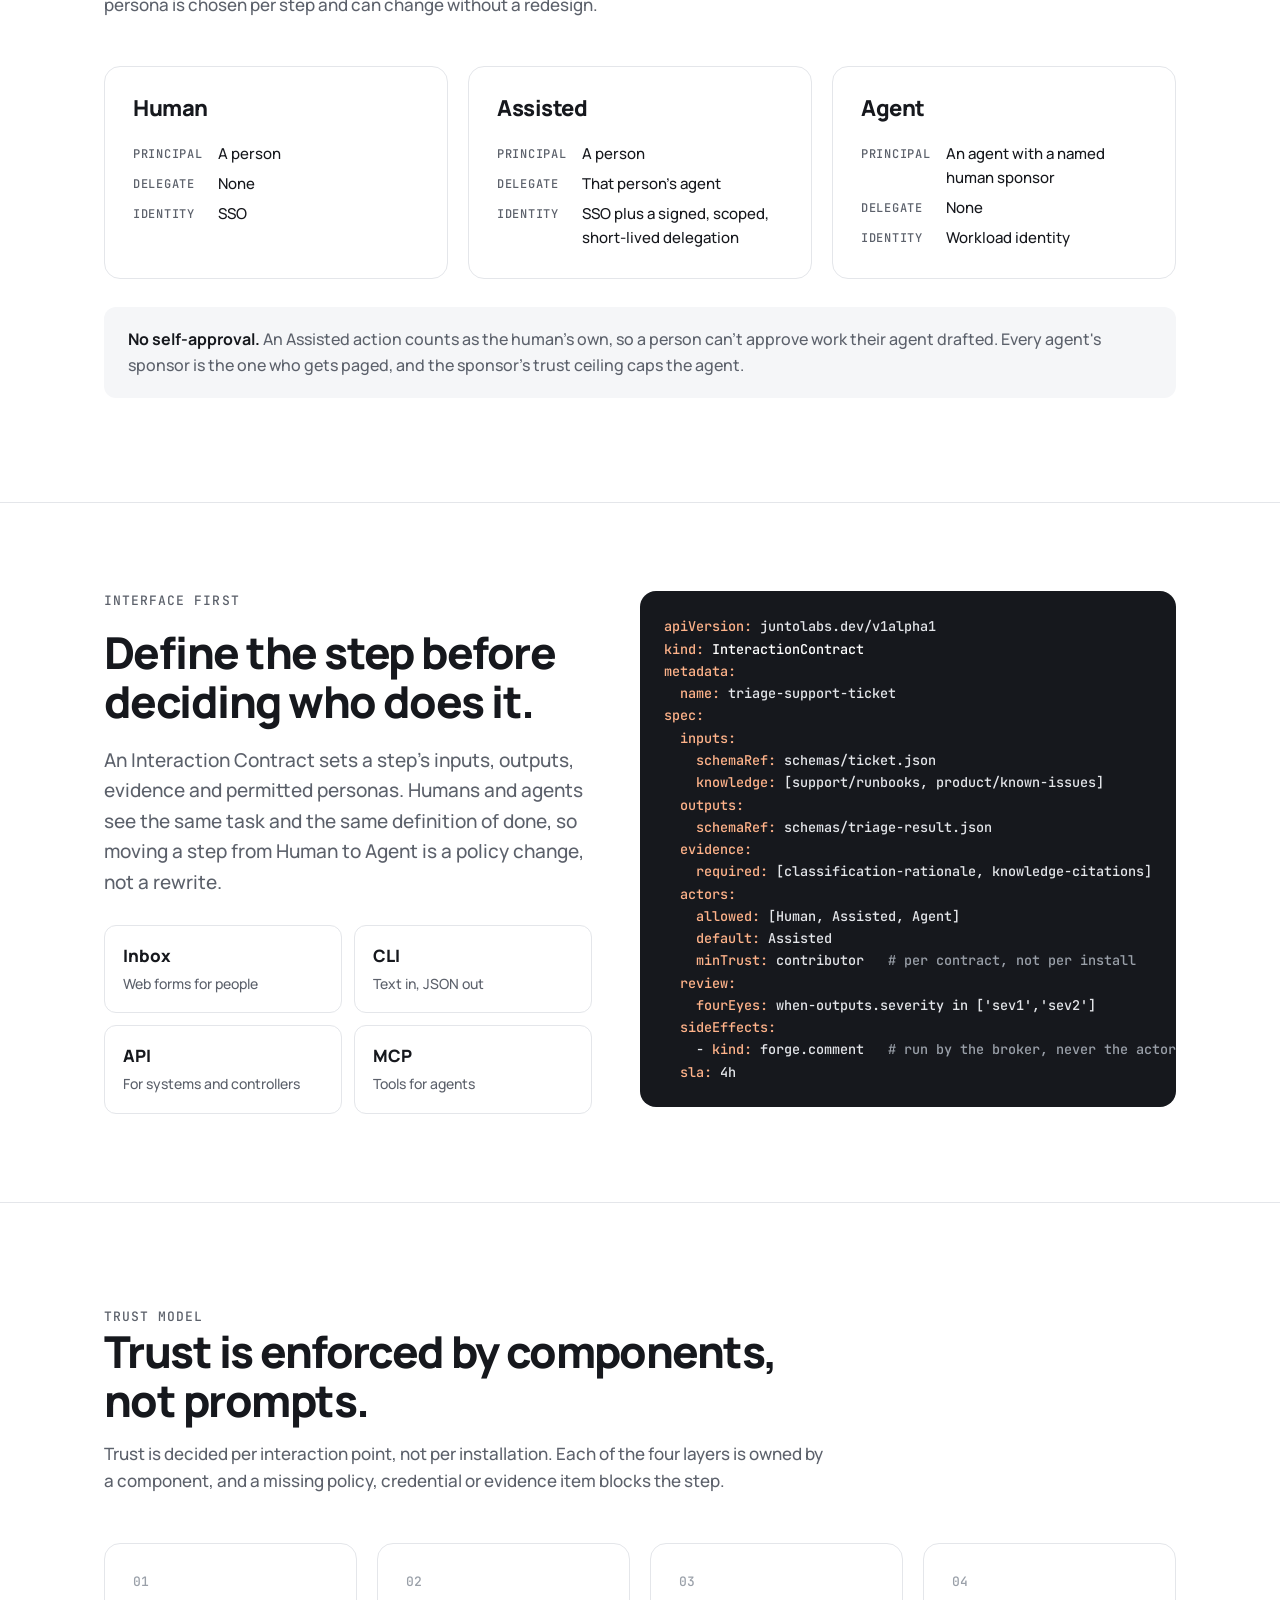
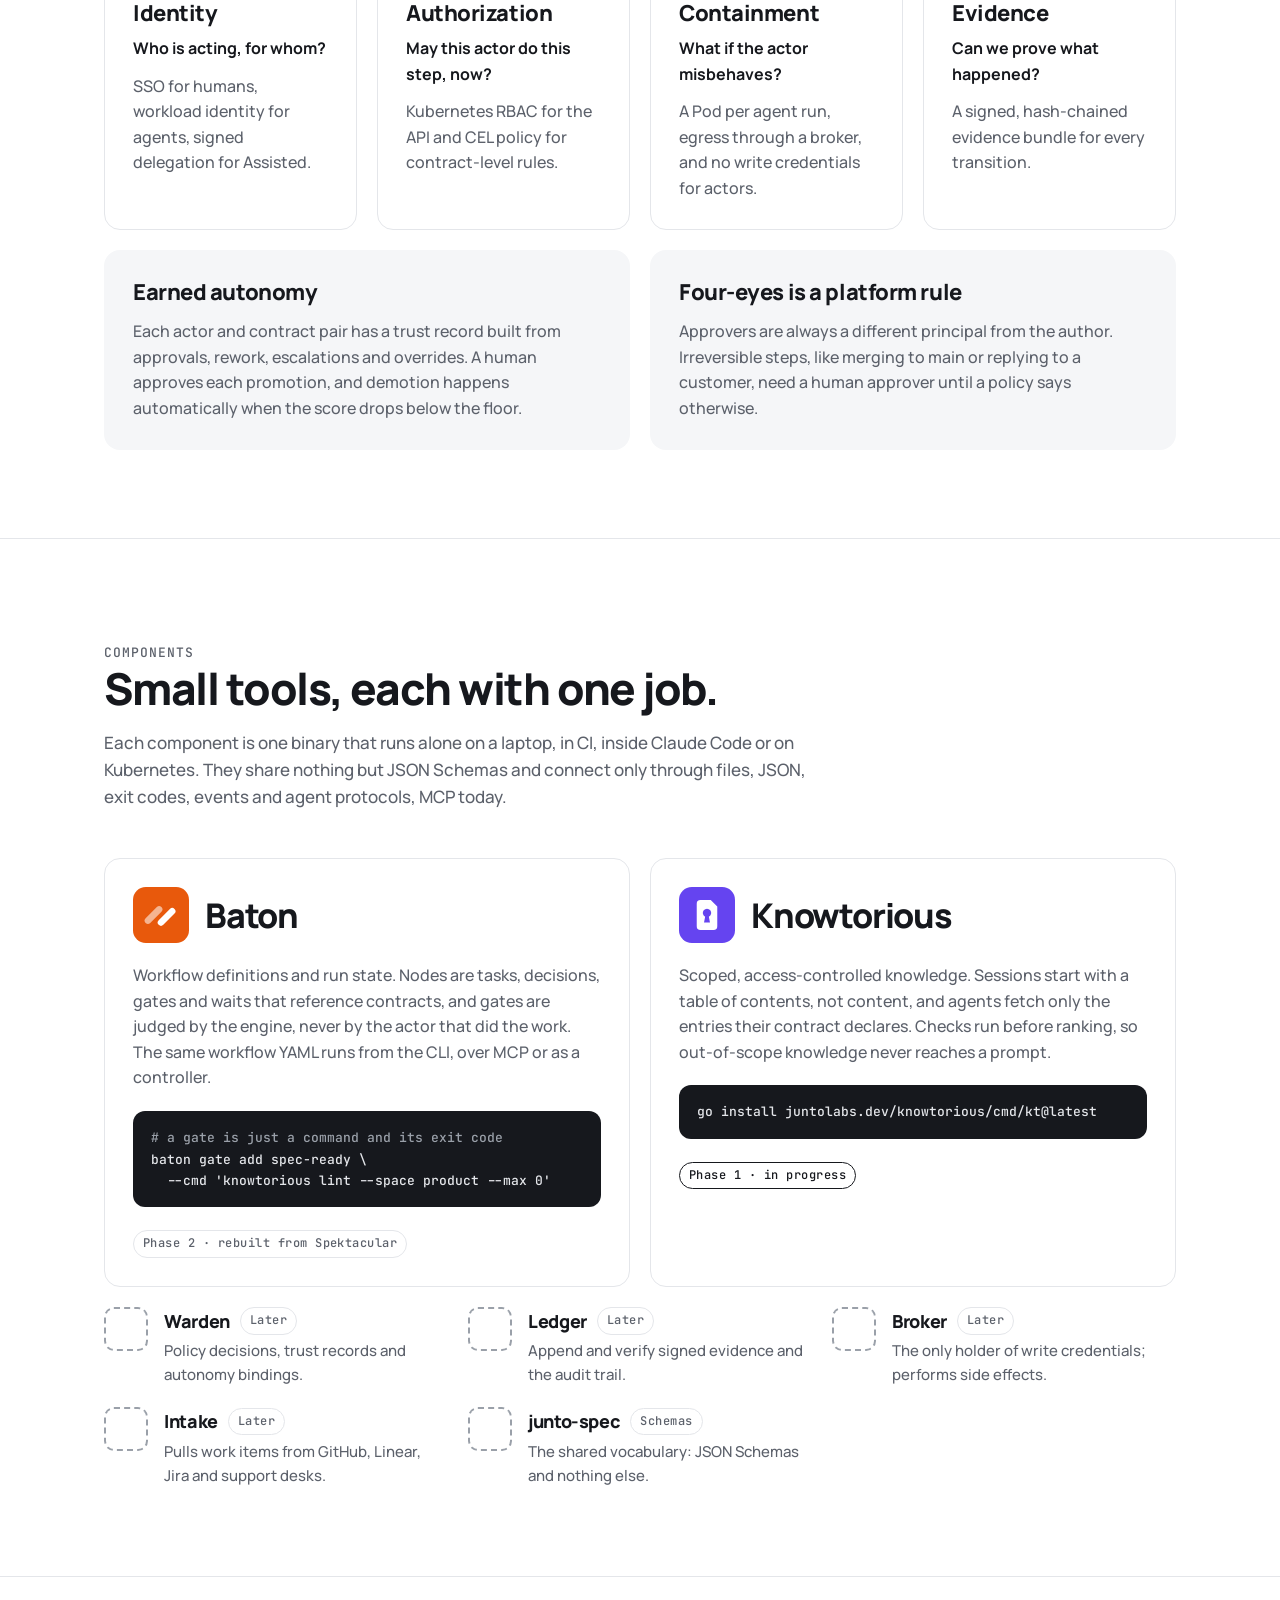
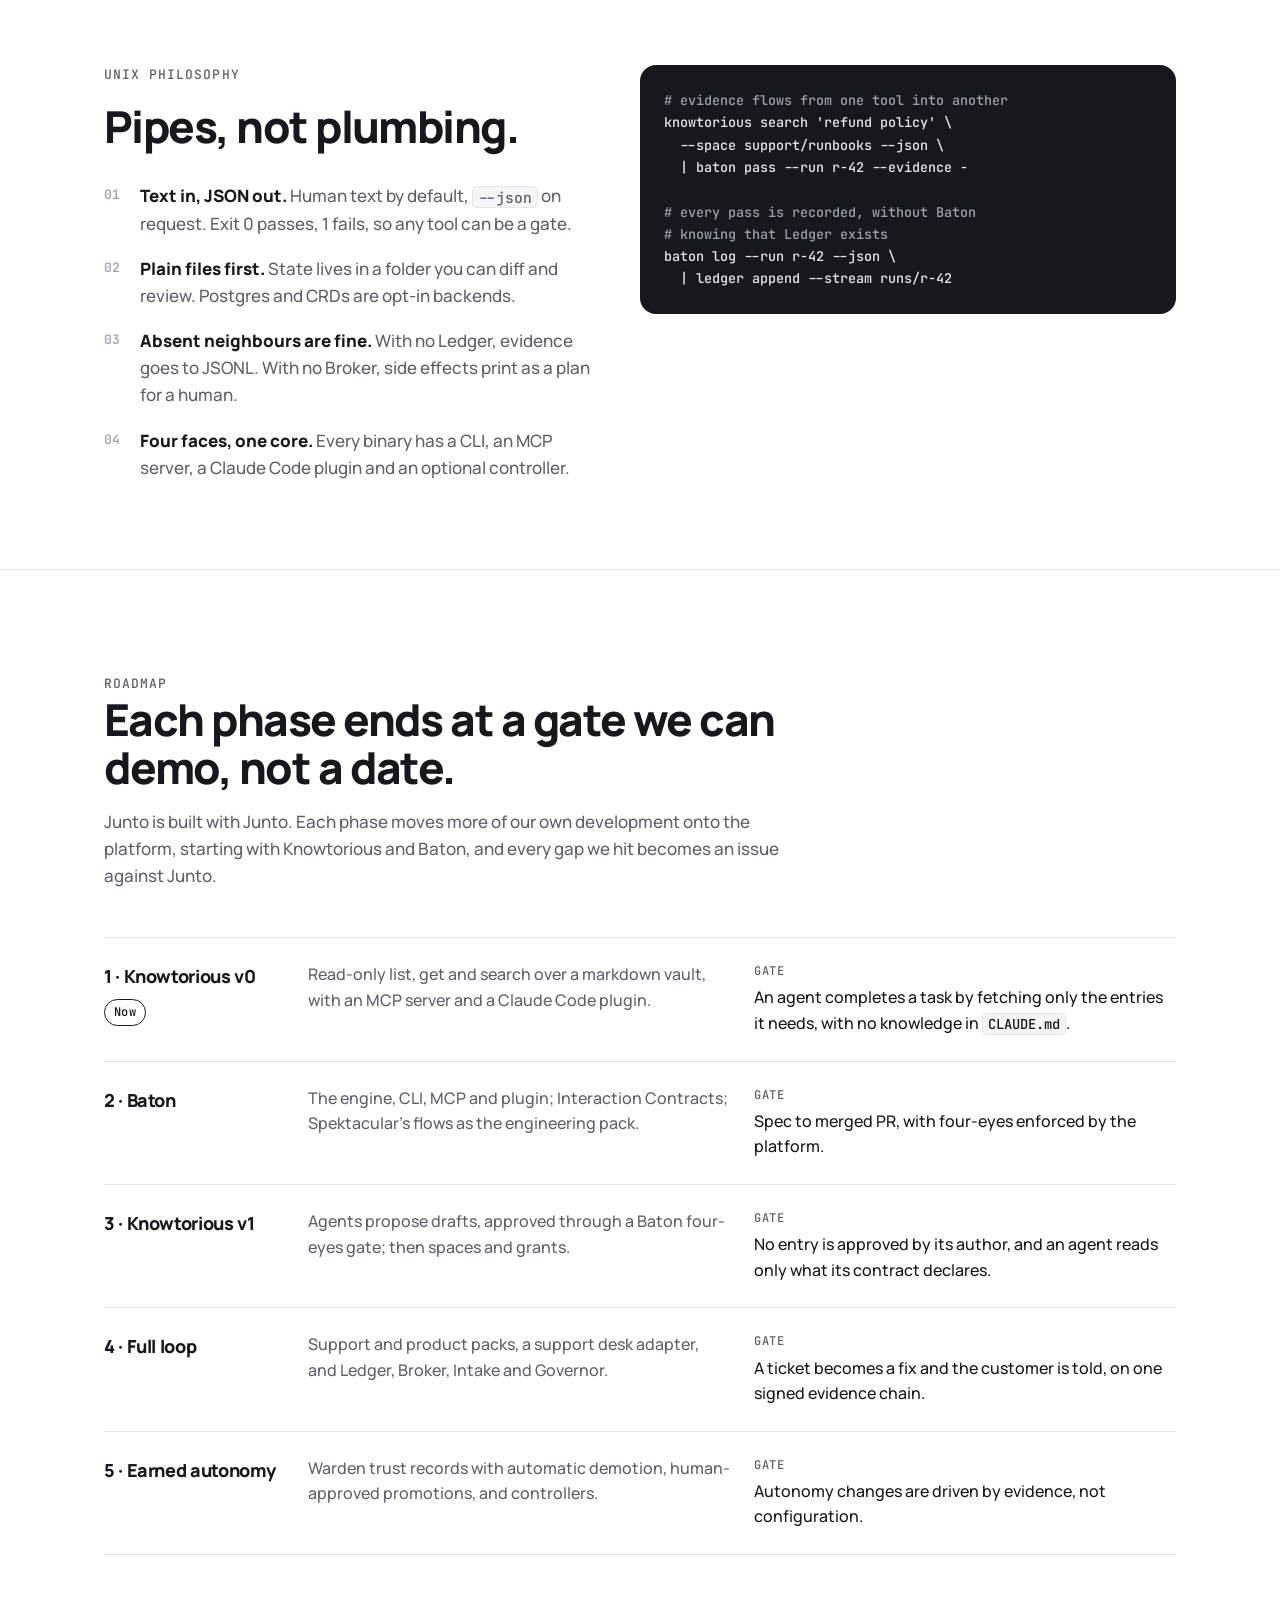
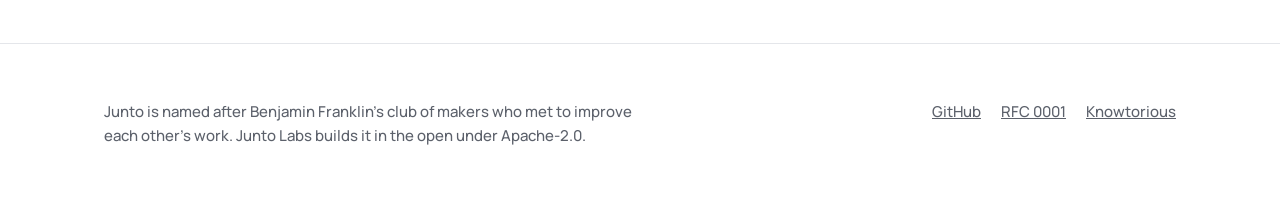
==== commit 5041061c: "Drop Crux from the homepage and match the updated RFC framing Crux is an external agent runtime that" ====
--- a/site/index.html
+++ b/site/index.html
@@ -4,7 +4,7 @@
 <meta charset="utf-8">
 <meta name="viewport" content="width=device-width, initial-scale=1">
 <title>Junto Labs</title>
-<meta name="description" content="Junto is a trust-first, Kubernetes-native control plane for work humans and agents share.">
+<meta name="description" content="Junto is a trust-first, Kubernetes-native platform for actor-based workflows that humans and agents share.">
 <link rel="icon" href="data:image/svg+xml,%3Csvg xmlns='http://www.w3.org/2000/svg' viewBox='0 0 48 48'%3E%3Crect width='48' height='48' rx='11' fill='%2316181D'/%3E%3Cg transform='translate(24 24) scale(0.8) translate(-24 -24)'%3E%3Ccircle cx='32.5' cy='11' r='4.25' fill='%23fff'/%3E%3Cpath d='M32.5 20 V29 A8.5 8.5 0 0 1 15.5 29' fill='none' stroke='%23fff' stroke-width='7' stroke-linecap='round'/%3E%3C/g%3E%3C/svg%3E">
 <link rel="preconnect" href="https://fonts.googleapis.com">
 <link rel="preconnect" href="https://fonts.gstatic.com" crossorigin>
@@ -217,13 +217,26 @@
 <div class="wrap">
 <p class="eyebrow">Junto Labs · RFC 0001 · Draft</p>
 <h1>The control plane for work humans and agents share.</h1>
-<p class="lede">Junto runs any workflow that people and agents do together. Every step is a contract that a Human, an Assisted human or an Agent can fulfil, and every transition leaves a signed record of who did what, under whose authority.</p>
+<p class="lede">Junto is a trust-first, Kubernetes-native platform for actor-based workflows. Every step is a contract that a Human, an Assisted human or an Agent can fulfil, and every transition leaves a signed record of who did what, under whose authority.</p>
 <div class="actions">
 <a class="btn primary" href="https://github.com/junto-labs/junto/blob/rfc/0001-junto-platform/docs/rfcs/0001-junto-platform.md">Read RFC 0001</a>
 <a class="btn" href="https://github.com/junto-labs">github.com/junto-labs</a>
 </div>
 </div>
 </div>
+
+<section id="approach">
+<div class="wrap">
+<div class="section-head">
+<p class="eyebrow">Approach</p>
+<h2>A small core that keeps pace with agents.</h2>
+</div>
+<div class="grid grid-2">
+<div class="card fill"><h3>Any workflow, SDLC first</h3><p>Nothing in Junto's core knows about software. Domains arrive as workflow packs, and the first are product, engineering and customer support. We prove them by building Junto with Junto.</p></div>
+<div class="card fill"><h3>Agents at the edge</h3><p>Agent tools, protocols, models and runtimes change quickly, so the core depends on none of them. Claude Code, MCP and the agent runtime are adapters that can be added or replaced. Contracts describe outcomes, not prompts or tools.</p></div>
+</div>
+</div>
+</section>
 
 <section id="actors">
 <div class="wrap">
@@ -324,7 +337,7 @@
 <div class="section-head">
 <p class="eyebrow">Components</p>
 <h2>Small tools, each with one job.</h2>
-<p>Each component is one binary that runs alone on a laptop, in CI, inside Claude Code or on Kubernetes. They share nothing but JSON Schemas and connect only through files, JSON, exit codes, events and MCP.</p>
+<p>Each component is one binary that runs alone on a laptop, in CI, inside Claude Code or on Kubernetes. They share nothing but JSON Schemas and connect only through files, JSON, exit codes, events and agent protocols, MCP today.</p>
 </div>
 <div class="grid grid-2">
 <div class="card product">
@@ -350,7 +363,6 @@
 </div>
 
 <div class="grid grid-3 others">
-<div class="other"><div class="slot" aria-hidden="true"></div><div><div class="row"><b>Crux</b><span class="status">Exists</span></div><p>Agent runtime: one Pod per agent run, with a watchdog and sandbox.</p></div></div>
 <div class="other"><div class="slot" aria-hidden="true"></div><div><div class="row"><b>Warden</b><span class="status">Later</span></div><p>Policy decisions, trust records and autonomy bindings.</p></div></div>
 <div class="other"><div class="slot" aria-hidden="true"></div><div><div class="row"><b>Ledger</b><span class="status">Later</span></div><p>Append and verify signed evidence and the audit trail.</p></div></div>
 <div class="other"><div class="slot" aria-hidden="true"></div><div><div class="row"><b>Broker</b><span class="status">Later</span></div><p>The only holder of write credentials; performs side effects.</p></div></div>
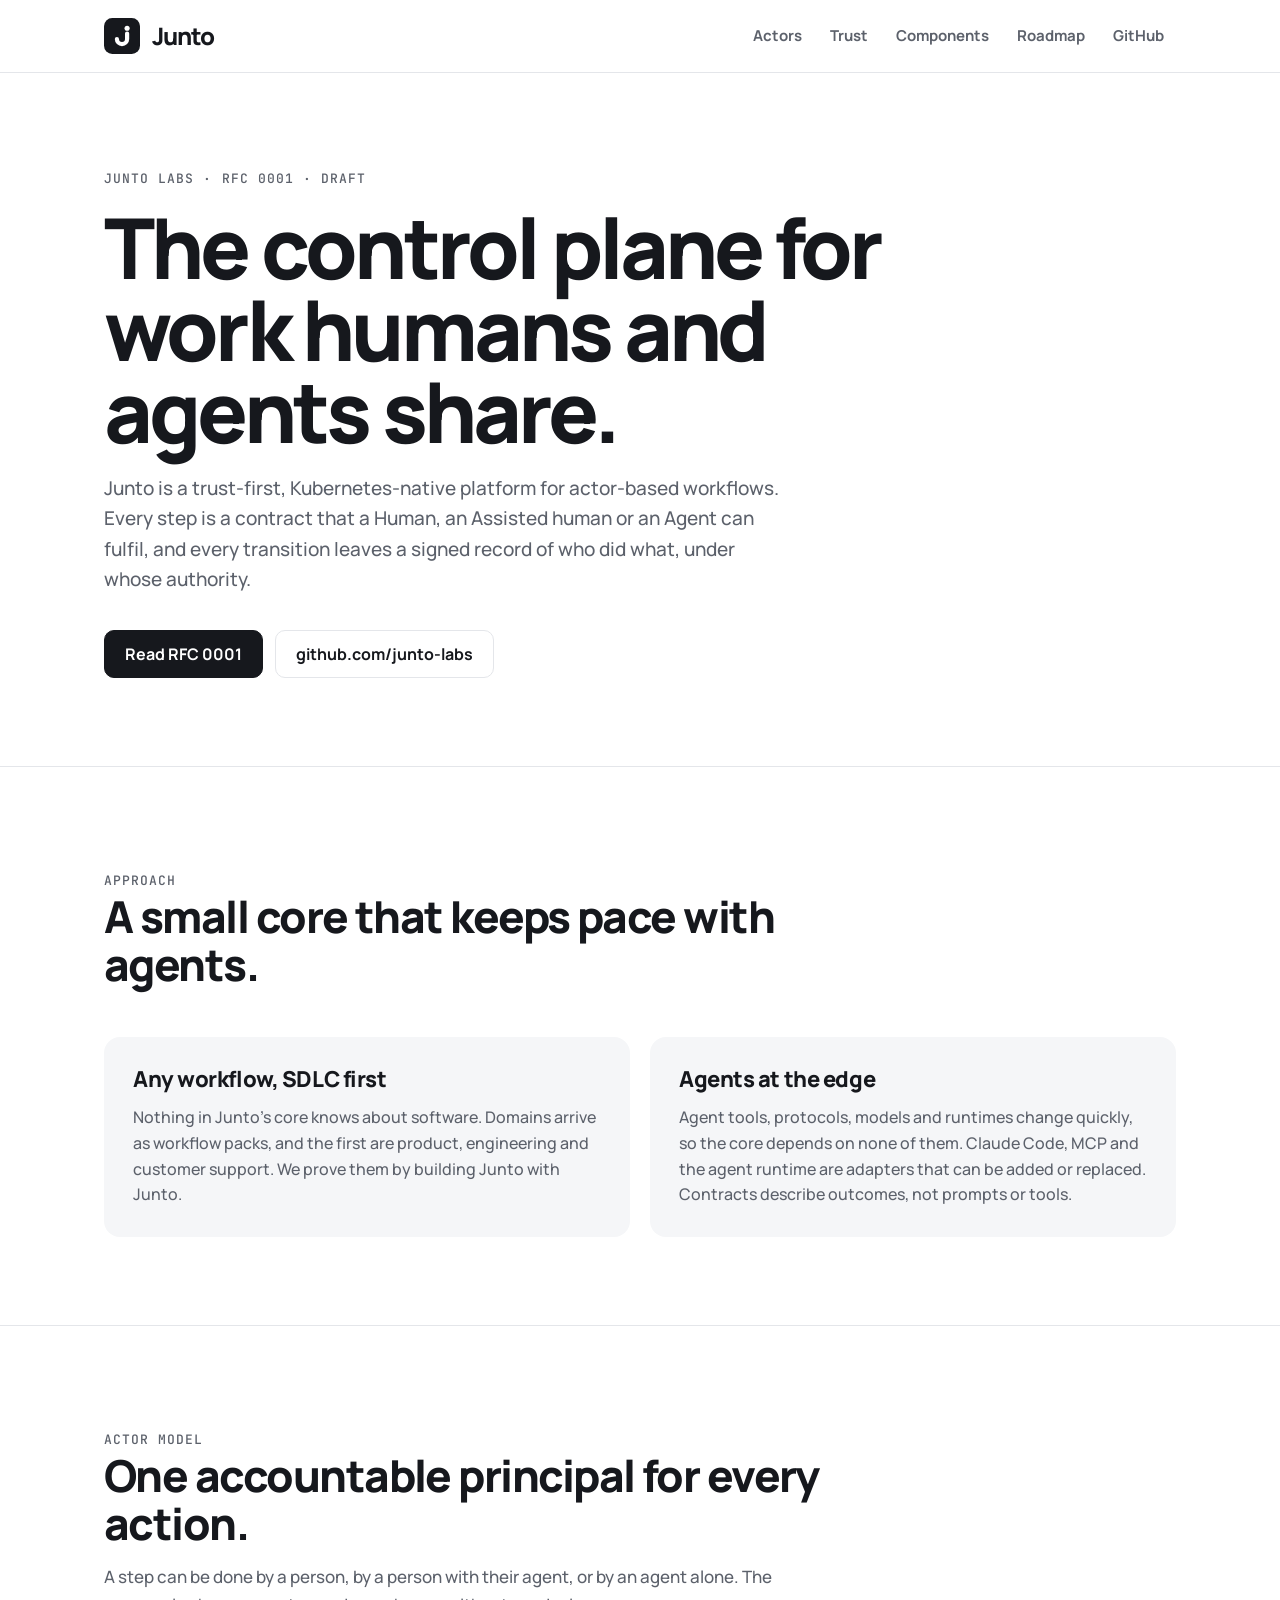
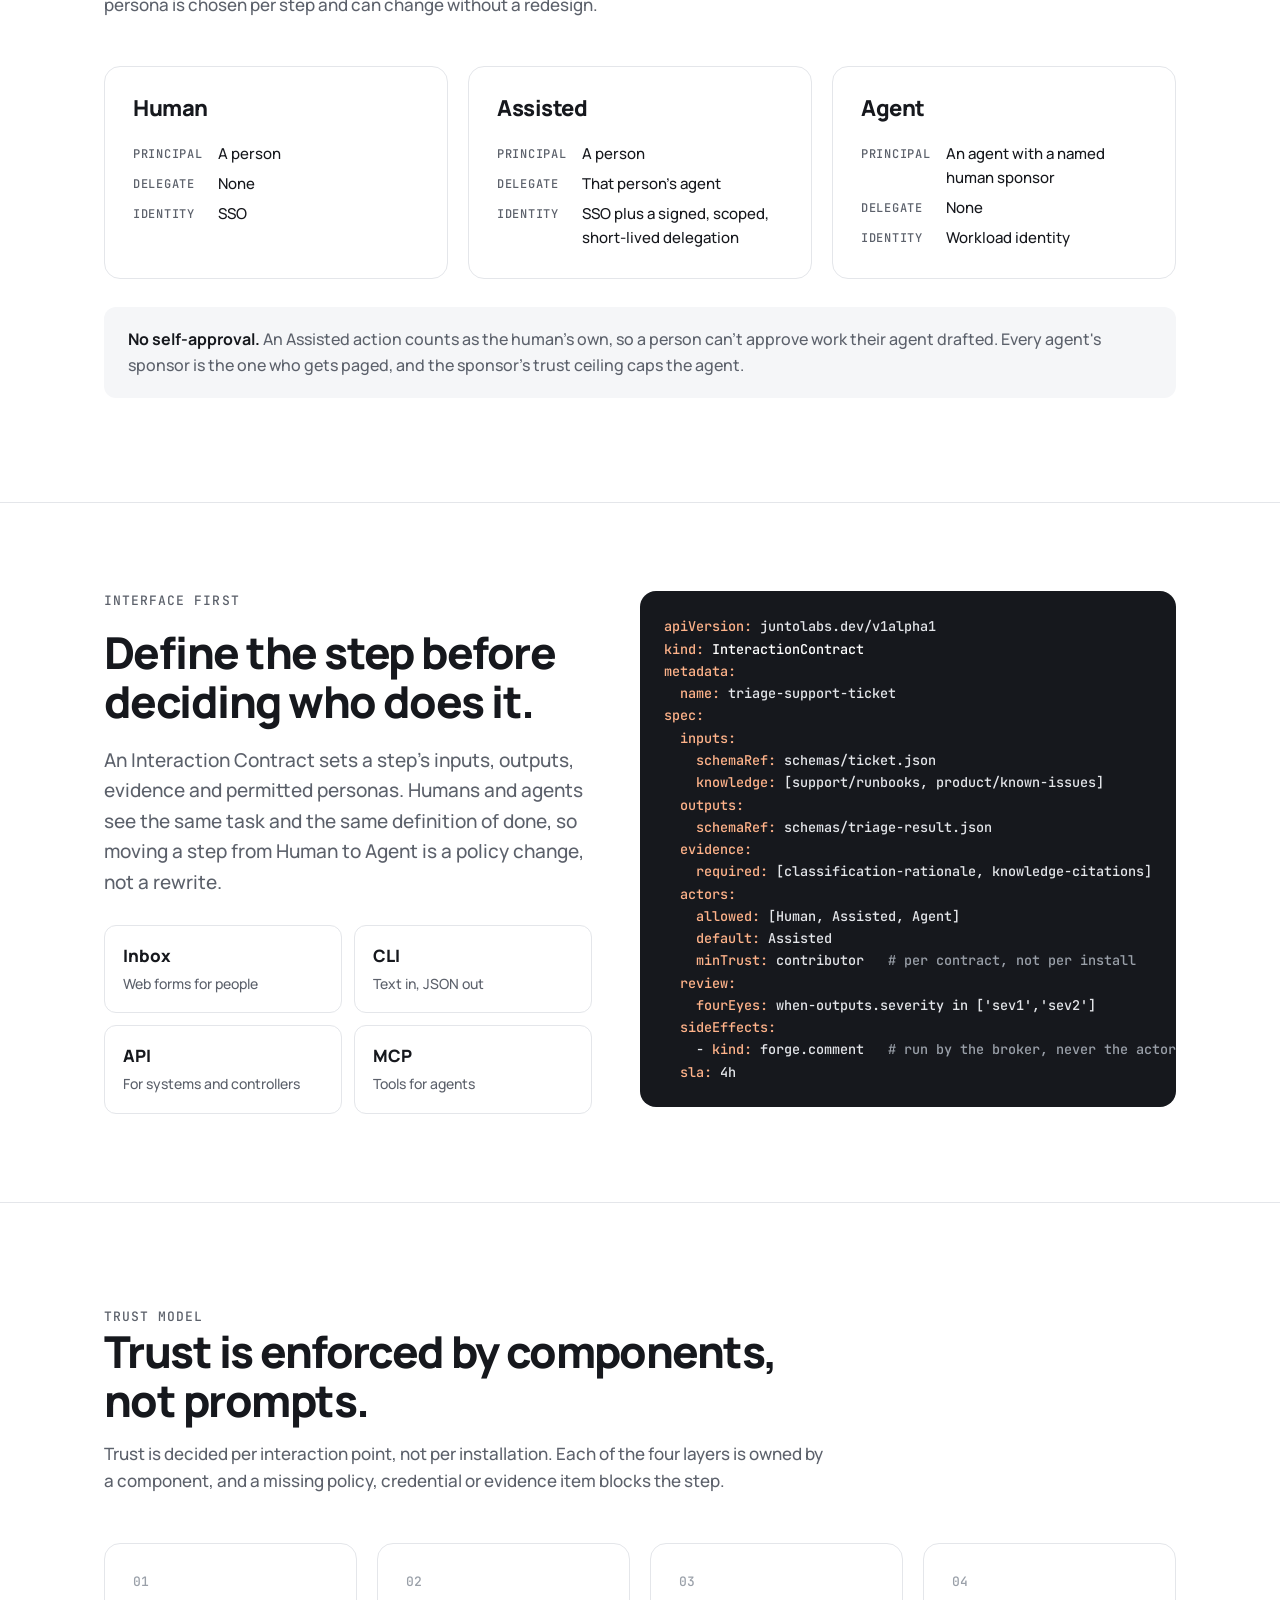
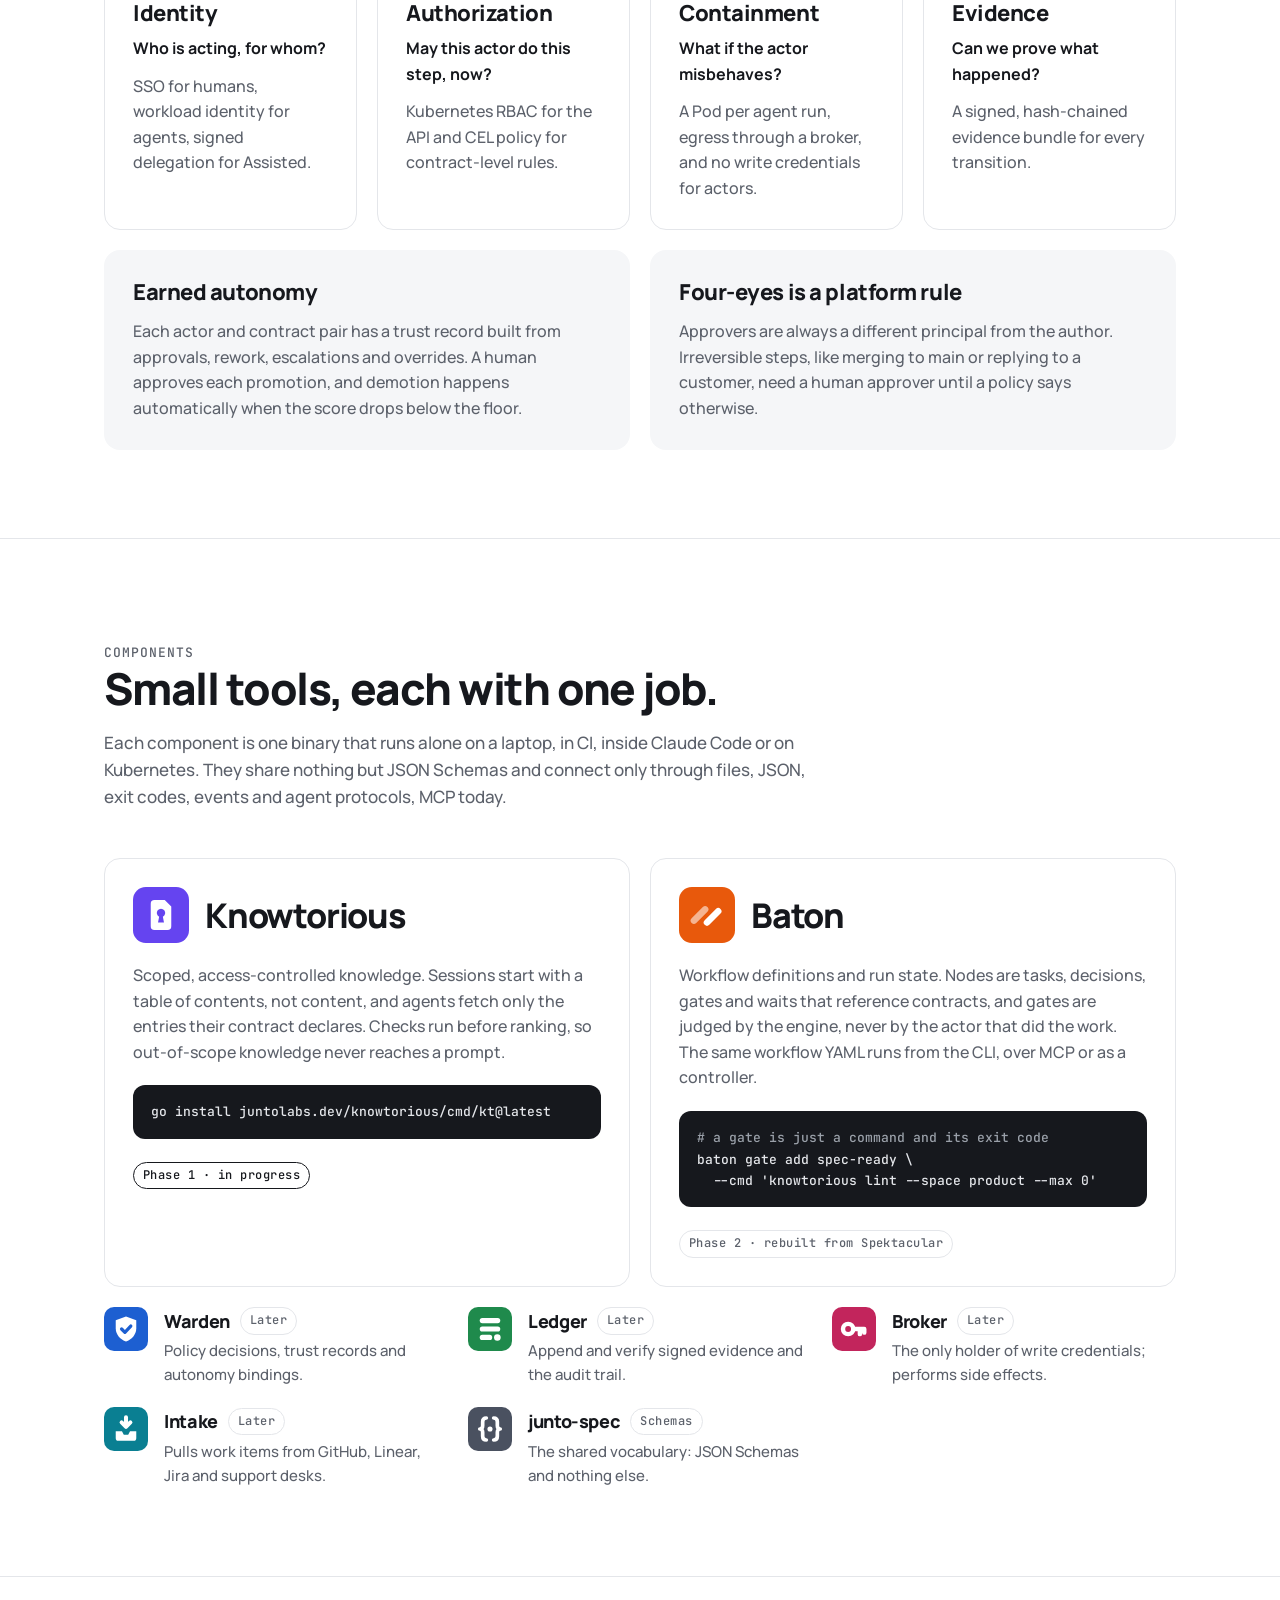
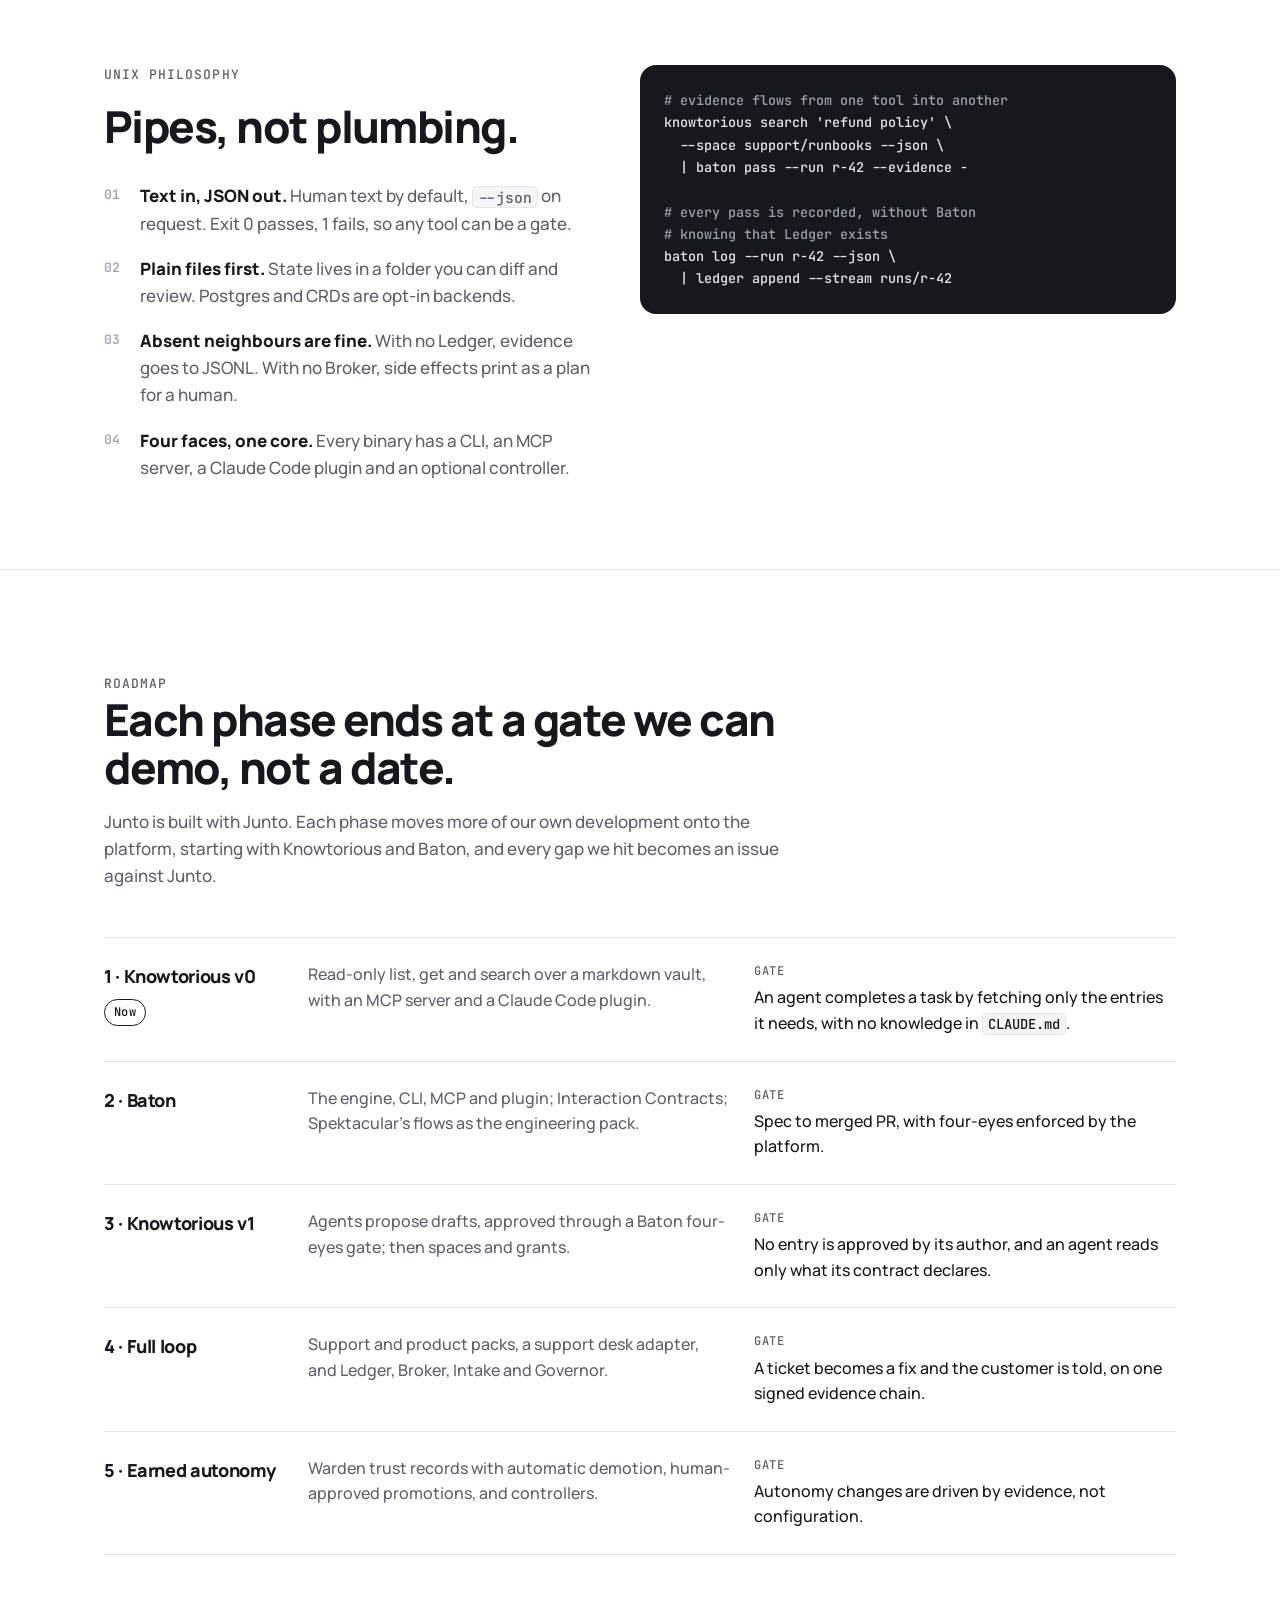
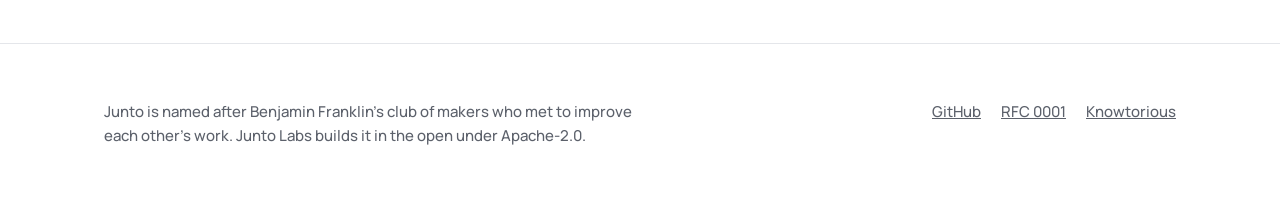
==== commit 43233794: "Use the logo system's marks for every component on the homepage Warden, Ledger, Broker, Intake and j" ====
--- a/site/index.html
+++ b/site/index.html
@@ -165,7 +165,7 @@
 .status.now { border-color: var(--ink); color: var(--ink); }
 .others { margin-top: 20px; }
 .other { display: flex; gap: 16px; align-items: flex-start; }
-.slot { flex: none; width: 44px; height: 44px; border: 2px dashed var(--faint); border-radius: 10px; }
+.other .mark { flex: none; }
 .other b { font-size: 18px; font-weight: 800; letter-spacing: -0.02em; }
 .other .row { display: flex; align-items: center; gap: 10px; flex-wrap: wrap; }
 .other p { margin: 4px 0 0; color: var(--muted); font-size: 15px; }
@@ -342,6 +342,15 @@
 <div class="grid grid-2">
 <div class="card product">
 <div class="name">
+<svg viewBox="0 0 48 48" width="56" height="56" aria-hidden="true"><rect width="48" height="48" rx="11" fill="#6544F0"/><g transform="translate(24 24) scale(0.8) translate(-24 -24)"><path fill="#FFFFFF" fill-rule="evenodd" d="M17 8 H28 L35 15 V36 Q35 40 31 40 H17 Q13 40 13 36 V12 Q13 8 17 8 Z M22 25.8 A4.5 4.5 0 1 1 26 25.8 L27.2 32 H20.8 Z"/></g></svg>
+<span>Knowtorious</span>
+</div>
+<p>Scoped, access-controlled knowledge. Sessions start with a table of contents, not content, and agents fetch only the entries their contract declares. Checks run before ranking, so out-of-scope knowledge never reaches a prompt.</p>
+<pre>go install juntolabs.dev/knowtorious/cmd/kt@latest</pre>
+<div><span class="status now">Phase 1 · in progress</span></div>
+</div>
+<div class="card product">
+<div class="name">
 <svg viewBox="0 0 48 48" width="56" height="56" aria-hidden="true"><rect width="48" height="48" rx="11" fill="#E8590C"/><g transform="translate(24 24) scale(0.8) translate(-24 -24)"><path d="M10 30 L22 18" stroke="#FFFFFF" stroke-opacity="0.55" stroke-width="7" stroke-linecap="round"/><path d="M24 32 L36 20" stroke="#FFFFFF" stroke-width="7" stroke-linecap="round"/></g></svg>
 <span>Baton</span>
 </div>
@@ -351,23 +360,14 @@
   --cmd 'knowtorious lint --space product --max 0'</pre>
 <div><span class="status">Phase 2 · rebuilt from Spektacular</span></div>
 </div>
-<div class="card product">
-<div class="name">
-<svg viewBox="0 0 48 48" width="56" height="56" aria-hidden="true"><rect width="48" height="48" rx="11" fill="#6544F0"/><g transform="translate(24 24) scale(0.8) translate(-24 -24)"><path fill="#FFFFFF" fill-rule="evenodd" d="M17 8 H28 L35 15 V36 Q35 40 31 40 H17 Q13 40 13 36 V12 Q13 8 17 8 Z M22 25.8 A4.5 4.5 0 1 1 26 25.8 L27.2 32 H20.8 Z"/></g></svg>
-<span>Knowtorious</span>
-</div>
-<p>Scoped, access-controlled knowledge. Sessions start with a table of contents, not content, and agents fetch only the entries their contract declares. Checks run before ranking, so out-of-scope knowledge never reaches a prompt.</p>
-<pre>go install juntolabs.dev/knowtorious/cmd/kt@latest</pre>
-<div><span class="status now">Phase 1 · in progress</span></div>
-</div>
 </div>
 
 <div class="grid grid-3 others">
-<div class="other"><div class="slot" aria-hidden="true"></div><div><div class="row"><b>Warden</b><span class="status">Later</span></div><p>Policy decisions, trust records and autonomy bindings.</p></div></div>
-<div class="other"><div class="slot" aria-hidden="true"></div><div><div class="row"><b>Ledger</b><span class="status">Later</span></div><p>Append and verify signed evidence and the audit trail.</p></div></div>
-<div class="other"><div class="slot" aria-hidden="true"></div><div><div class="row"><b>Broker</b><span class="status">Later</span></div><p>The only holder of write credentials; performs side effects.</p></div></div>
-<div class="other"><div class="slot" aria-hidden="true"></div><div><div class="row"><b>Intake</b><span class="status">Later</span></div><p>Pulls work items from GitHub, Linear, Jira and support desks.</p></div></div>
-<div class="other"><div class="slot" aria-hidden="true"></div><div><div class="row"><b>junto-spec</b><span class="status">Schemas</span></div><p>The shared vocabulary: JSON Schemas and nothing else.</p></div></div>
+<div class="other"><svg class="mark" viewBox="0 0 48 48" width="44" height="44" aria-hidden="true"><rect width="48" height="48" rx="11" fill="#1D5FD1"/><g transform="translate(24 24) scale(0.8) translate(-24 -24)"><path fill="#FFFFFF" d="M24 7 L38 12 V23 C38 32 31.5 38.5 24 41 C16.5 38.5 10 32 10 23 V12 Z"/><path d="M18 24 L22.5 28.5 L30.5 20" fill="none" stroke="#1D5FD1" stroke-width="4.5" stroke-linecap="round" stroke-linejoin="round"/></g></svg><div><div class="row"><b>Warden</b><span class="status">Later</span></div><p>Policy decisions, trust records and autonomy bindings.</p></div></div>
+<div class="other"><svg class="mark" viewBox="0 0 48 48" width="44" height="44" aria-hidden="true"><rect width="48" height="48" rx="11" fill="#1F8A4C"/><g transform="translate(24 24) scale(0.8) translate(-24 -24)"><rect x="10" y="9" width="28" height="7" rx="3.5" fill="#FFFFFF"/><rect x="10" y="20.5" width="28" height="7" rx="3.5" fill="#FFFFFF"/><rect x="10" y="32" width="17" height="7" rx="3.5" fill="#FFFFFF"/><circle cx="34" cy="35.5" r="4.5" fill="#FFFFFF"/></g></svg><div><div class="row"><b>Ledger</b><span class="status">Later</span></div><p>Append and verify signed evidence and the audit trail.</p></div></div>
+<div class="other"><svg class="mark" viewBox="0 0 48 48" width="44" height="44" aria-hidden="true"><rect width="48" height="48" rx="11" fill="#C2255C"/><g transform="translate(24 24) scale(0.8) translate(-24 -24)"><circle cx="16" cy="24" r="7" fill="none" stroke="#FFFFFF" stroke-width="6"/><path d="M23 24 H38 M32 24 V31 M38 24 V29" fill="none" stroke="#FFFFFF" stroke-width="6" stroke-linecap="round" stroke-linejoin="round"/></g></svg><div><div class="row"><b>Broker</b><span class="status">Later</span></div><p>The only holder of write credentials; performs side effects.</p></div></div>
+<div class="other"><svg class="mark" viewBox="0 0 48 48" width="44" height="44" aria-hidden="true"><rect width="48" height="48" rx="11" fill="#0A7F92"/><g transform="translate(24 24) scale(0.8) translate(-24 -24)"><path fill="#FFFFFF" d="M10 27 H18.5 L21 32 H27 L29.5 27 H38 V36.5 Q38 40 34.5 40 H13.5 Q10 40 10 36.5 Z"/><path d="M24 8 V20 M18 15 L24 21 L30 15" fill="none" stroke="#FFFFFF" stroke-width="5.5" stroke-linecap="round" stroke-linejoin="round"/></g></svg><div><div class="row"><b>Intake</b><span class="status">Later</span></div><p>Pulls work items from GitHub, Linear, Jira and support desks.</p></div></div>
+<div class="other"><svg class="mark" viewBox="0 0 48 48" width="44" height="44" aria-hidden="true"><rect width="48" height="48" rx="11" fill="#4A5160"/><g transform="translate(24 24) scale(0.8) translate(-24 -24)"><path d="M19 9 Q14 9 14 14 V19.5 Q14 24 10 24 Q14 24 14 28.5 V34 Q14 39 19 39 M29 9 Q34 9 34 14 V19.5 Q34 24 38 24 Q34 24 34 28.5 V34 Q34 39 29 39" fill="none" stroke="#FFFFFF" stroke-width="5" stroke-linecap="round" stroke-linejoin="round"/><circle cx="24" cy="24" r="3.5" fill="#FFFFFF"/></g></svg><div><div class="row"><b>junto-spec</b><span class="status">Schemas</span></div><p>The shared vocabulary: JSON Schemas and nothing else.</p></div></div>
 </div>
 </div>
 </section>
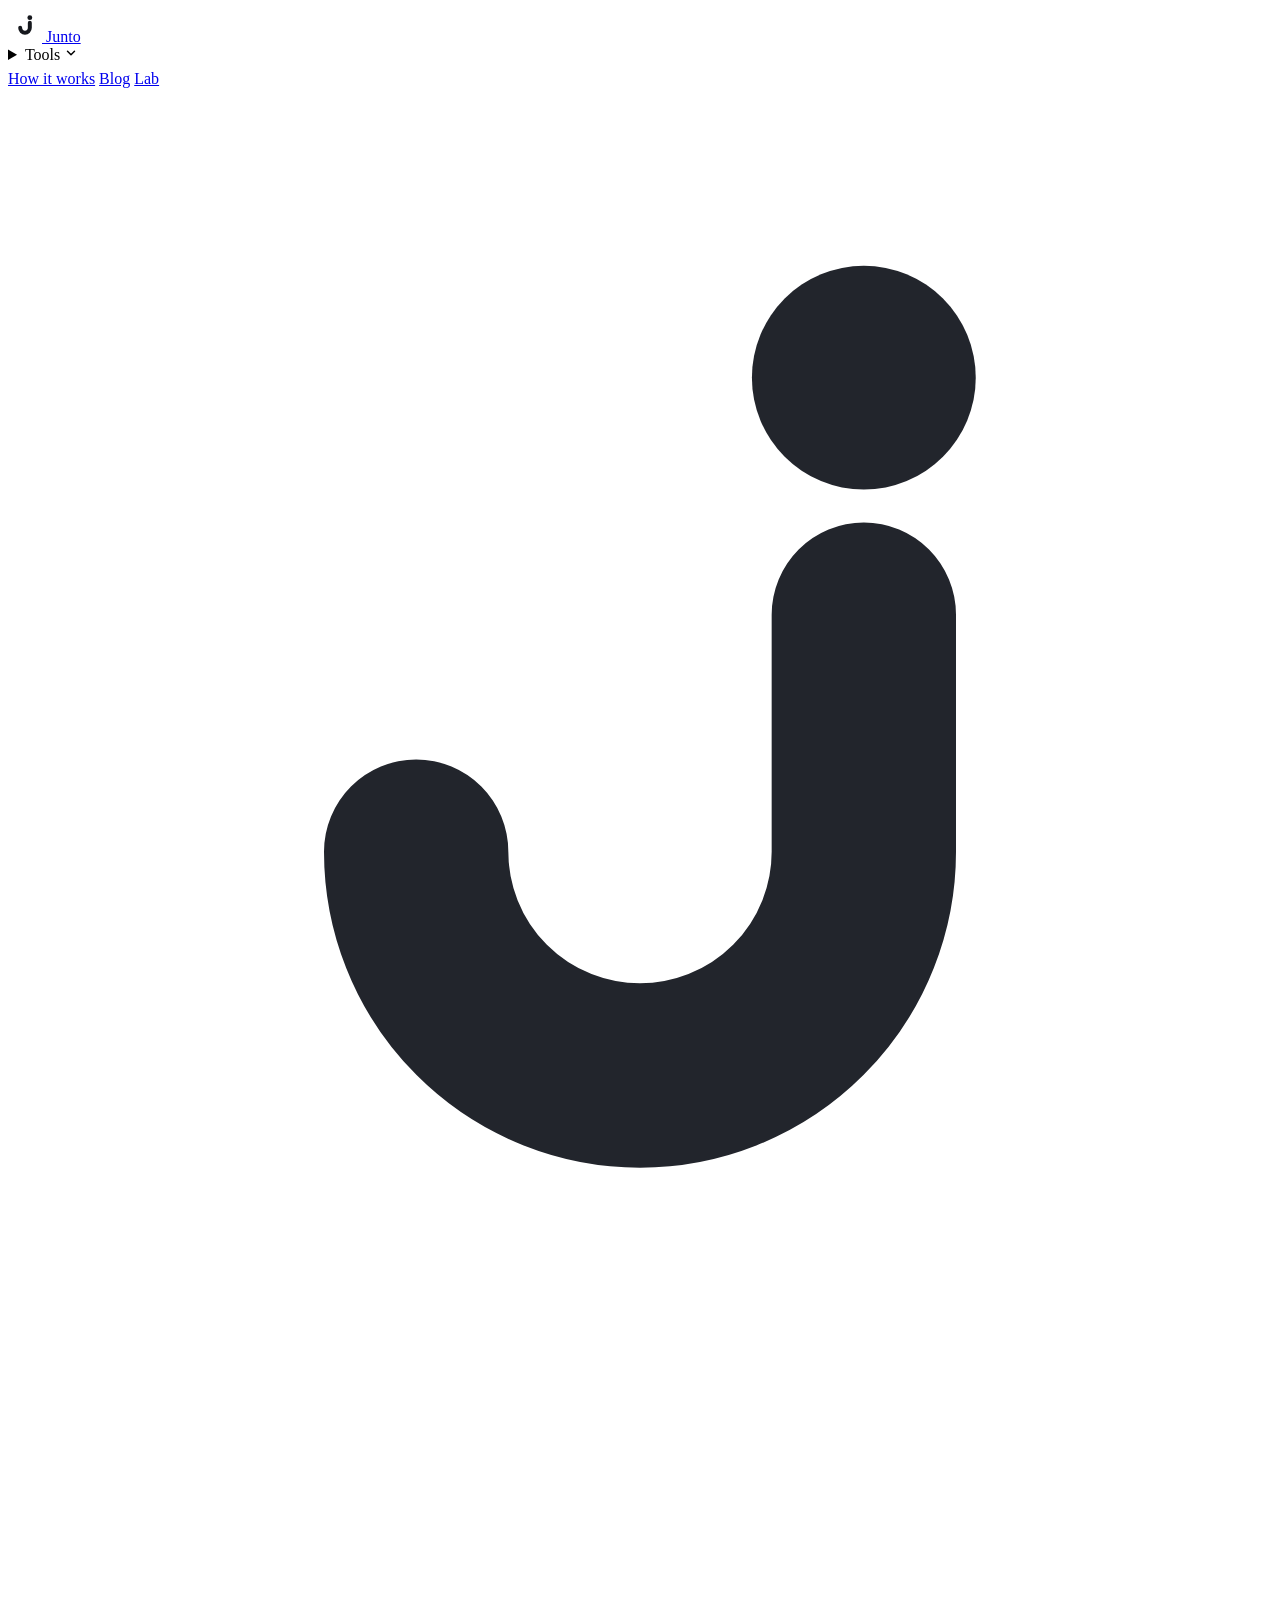
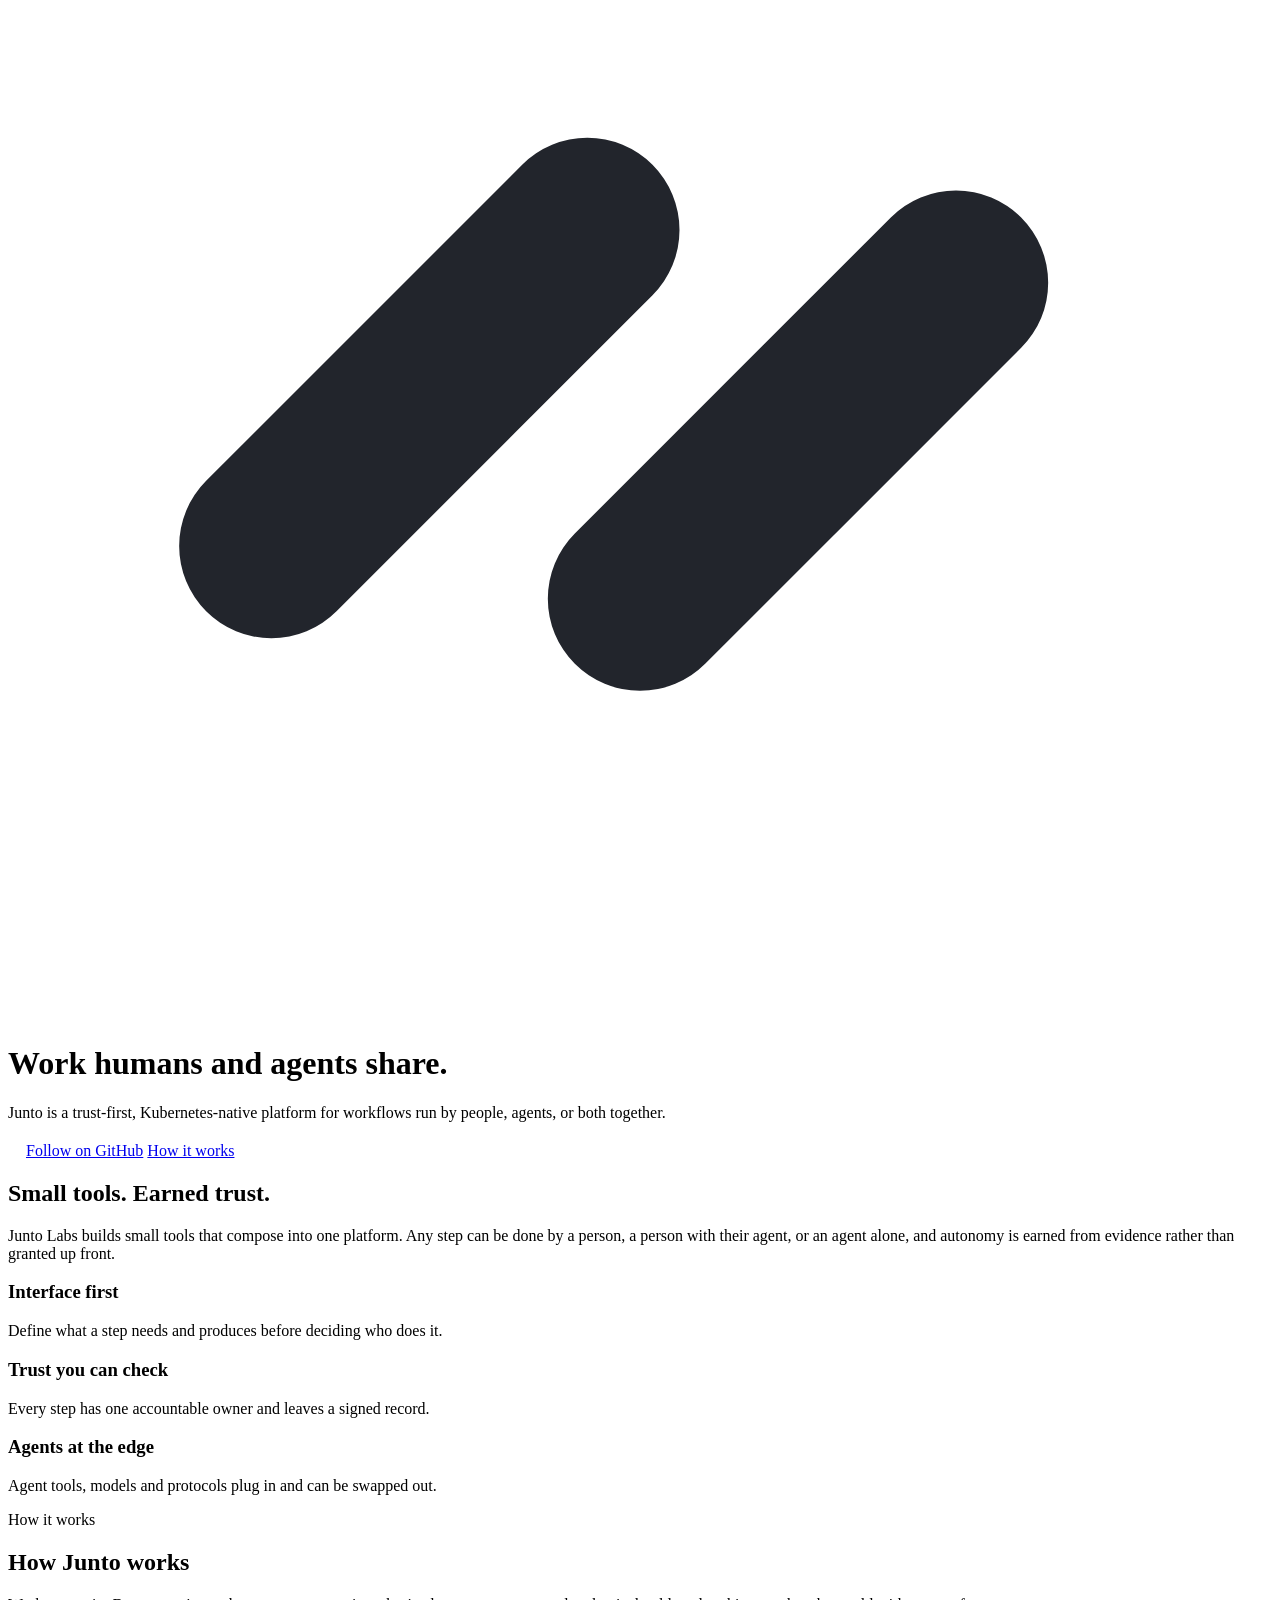
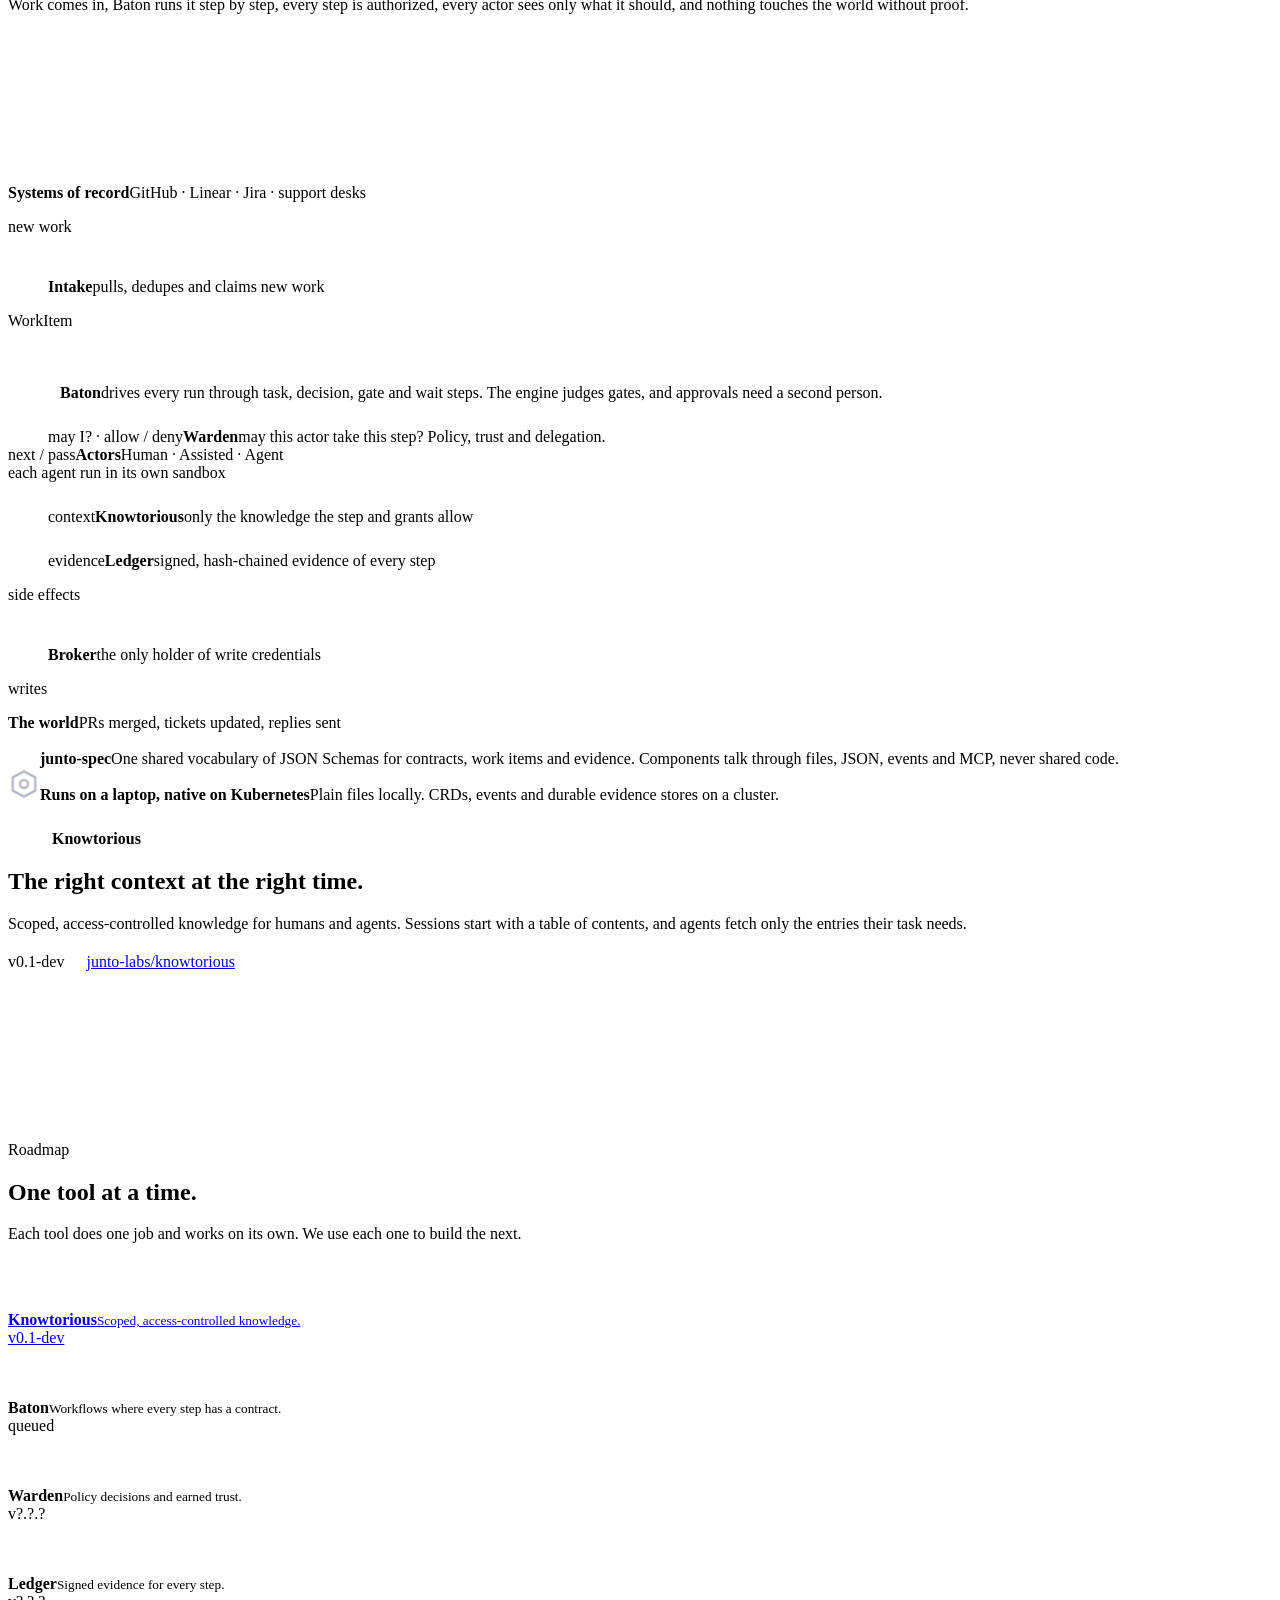
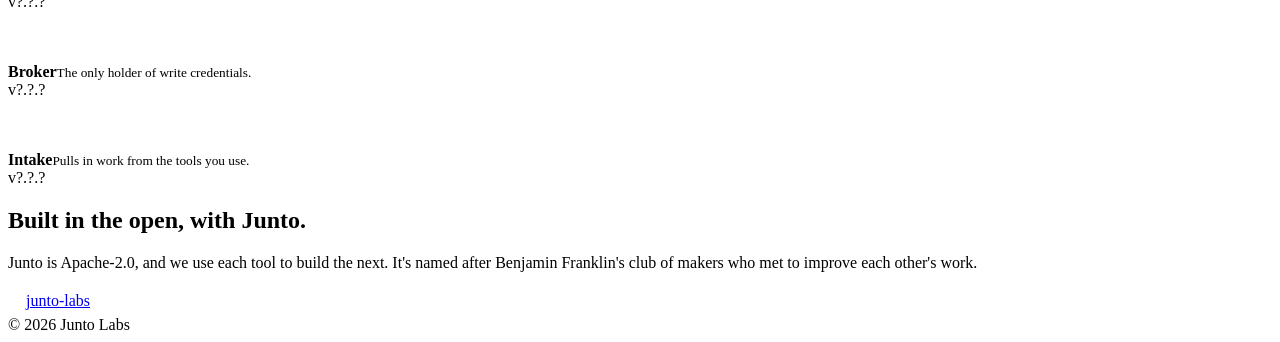
==== commit 3008a6fe: "Simplify the homepage and add How it works, a roadmap and a blog The homepage drops the RFC detail f" ====
--- a/site/index.html
+++ b/site/index.html
@@ -4,432 +4,146 @@
 <meta charset="utf-8">
 <meta name="viewport" content="width=device-width, initial-scale=1">
 <title>Junto Labs</title>
-<meta name="description" content="Junto is a trust-first, Kubernetes-native platform for actor-based workflows that humans and agents share.">
+<meta name="description" content="Junto is a trust-first, Kubernetes-native platform for workflows that humans and agents share.">
 <link rel="icon" href="data:image/svg+xml,%3Csvg xmlns='http://www.w3.org/2000/svg' viewBox='0 0 48 48'%3E%3Crect width='48' height='48' rx='11' fill='%2316181D'/%3E%3Cg transform='translate(24 24) scale(0.8) translate(-24 -24)'%3E%3Ccircle cx='32.5' cy='11' r='4.25' fill='%23fff'/%3E%3Cpath d='M32.5 20 V29 A8.5 8.5 0 0 1 15.5 29' fill='none' stroke='%23fff' stroke-width='7' stroke-linecap='round'/%3E%3C/g%3E%3C/svg%3E">
 <link rel="preconnect" href="https://fonts.googleapis.com">
 <link rel="preconnect" href="https://fonts.gstatic.com" crossorigin>
 <link rel="stylesheet" href="https://fonts.googleapis.com/css2?family=Manrope:wght@500;700;800&family=JetBrains+Mono:wght@500&display=swap">
-<style>
-:root {
-  --ink: #16181D;
-  --bg: #FFFFFF;
-  --surface: #F5F6F8;
-  --border: #E4E6EA;
-  --muted: #5C616B;
-  --faint: #9AA0A9;
-  --tile: #16181D;
-  --tile-fg: #FFFFFF;
-  --code-bg: #16181D;
-  --code-fg: #E4E6EA;
-  --code-muted: #9AA0A9;
-  --baton: #E8590C;
-  --knowtorious: #6544F0;
-  --knowtorious-text: #6544F0;
-  --sans: Manrope, system-ui, sans-serif;
-  --mono: 'JetBrains Mono', ui-monospace, monospace;
-  color-scheme: light;
-}
-@media (prefers-color-scheme: dark) {
-  :root {
-    --ink: #F5F6F8;
-    --bg: #16181D;
-    --surface: #1E2127;
-    --border: #2C3038;
-    --muted: #B8BDC6;
-    --faint: #6B717C;
-    --tile: #FFFFFF;
-    --tile-fg: #16181D;
-    --code-bg: #0F1115;
-    --knowtorious-text: #A897FF;
-    color-scheme: dark;
-  }
-}
-* { box-sizing: border-box; }
-.grid > *, .split > * { min-width: 0; }
-body {
-  margin: 0;
-  background: var(--bg);
-  color: var(--ink);
-  font-family: var(--sans);
-  font-weight: 500;
-  font-size: 17px;
-  line-height: 1.6;
-  -webkit-font-smoothing: antialiased;
-}
-a { color: inherit; }
-a:hover { color: var(--muted); }
-code, pre, .mono { font-family: var(--mono); font-weight: 500; }
-p code, li code, td code {
-  font-size: 0.86em;
-  background: var(--surface);
-  border: 1px solid var(--border);
-  border-radius: 5px;
-  padding: 0.05em 0.35em;
-}
-.wrap { max-width: 1120px; margin: 0 auto; padding: 0 24px; }
-@media (max-width: 600px) { .wrap { padding: 0 16px; } }
-
-.eyebrow {
-  margin: 0 0 16px;
-  font-family: var(--mono);
-  font-size: 13px;
-  letter-spacing: 0.08em;
-  text-transform: uppercase;
-  color: var(--muted);
-}
-h1, h2, h3 { font-weight: 800; margin: 0; }
-h2 { font-size: clamp(30px, 4vw, 44px); letter-spacing: -0.035em; line-height: 1.1; }
-h3 { font-size: 22px; letter-spacing: -0.02em; line-height: 1.25; }
-.lede { font-size: 19px; color: var(--muted); max-width: 680px; margin: 20px 0 0; }
-
-/* Header */
-header { border-bottom: 1px solid var(--border); }
-header .wrap { display: flex; align-items: center; justify-content: space-between; gap: 16px; flex-wrap: wrap; min-height: 72px; }
-.brand { display: flex; align-items: center; gap: 12px; text-decoration: none; font-size: 24px; font-weight: 800; letter-spacing: -0.045em; }
-.brand:hover { color: inherit; }
-nav { display: flex; gap: 4px; flex-wrap: wrap; }
-nav a { text-decoration: none; font-size: 15px; font-weight: 700; color: var(--muted); padding: 10px 12px; border-radius: 8px; }
-nav a:hover { color: var(--ink); background: var(--surface); }
-
-.tile-rect { fill: var(--tile); }
-.tile-fg { fill: var(--tile-fg); }
-.tile-stroke { stroke: var(--tile-fg); }
-
-/* Hero */
-.hero { padding: 96px 0 88px; }
-.hero h1 { font-size: clamp(42px, 7vw, 84px); letter-spacing: -0.045em; line-height: 0.98; max-width: 900px; }
-.actions { display: flex; gap: 12px; flex-wrap: wrap; margin-top: 36px; }
-.btn {
-  display: inline-flex; align-items: center; gap: 10px; min-height: 48px; padding: 0 20px;
-  border-radius: 10px; font-weight: 700; font-size: 16px; text-decoration: none;
-  border: 1px solid var(--border);
-}
-.btn:hover { background: var(--surface); color: var(--ink); }
-.btn.primary { background: var(--ink); color: var(--bg); border-color: var(--ink); }
-.btn.primary:hover { opacity: 0.88; background: var(--ink); color: var(--bg); }
-
-section { padding: 88px 0; border-top: 1px solid var(--border); }
-.section-head { max-width: 720px; margin-bottom: 48px; }
-.section-head p { color: var(--muted); margin: 16px 0 0; }
-
-.grid { display: grid; gap: 20px; }
-.grid-3 { grid-template-columns: repeat(3, 1fr); }
-.grid-4 { grid-template-columns: repeat(4, 1fr); }
-.grid-2 { grid-template-columns: repeat(2, 1fr); }
-@media (max-width: 900px) { .grid-3, .grid-4 { grid-template-columns: repeat(2, 1fr); } }
-@media (max-width: 600px) { .grid-3, .grid-4, .grid-2 { grid-template-columns: 1fr; } }
-
-.card { border: 1px solid var(--border); border-radius: 16px; padding: 28px; }
-.card.fill { background: var(--surface); border-color: transparent; }
-.card p { margin: 12px 0 0; color: var(--muted); font-size: 16px; }
-.kv { margin: 20px 0 0; display: grid; grid-template-columns: auto 1fr; gap: 6px 16px; font-size: 15px; }
-.kv dt { font-family: var(--mono); font-size: 12px; letter-spacing: 0.06em; text-transform: uppercase; color: var(--muted); padding-top: 3px; }
-.kv dd { margin: 0; }
-
-.note { margin-top: 28px; padding: 20px 24px; border-radius: 12px; background: var(--surface); color: var(--muted); font-size: 16px; }
-.note strong { color: var(--ink); }
-
-/* Contract */
-.split { display: grid; grid-template-columns: 1fr 1.1fr; gap: 48px; align-items: start; }
-@media (max-width: 900px) { .split { grid-template-columns: 1fr; gap: 32px; } }
-.surfaces { display: grid; grid-template-columns: repeat(2, 1fr); gap: 12px; margin-top: 28px; }
-.surface { border: 1px solid var(--border); border-radius: 12px; padding: 16px 18px; }
-.surface b { display: block; font-weight: 800; }
-.surface span { color: var(--muted); font-size: 14px; }
-
-pre {
-  margin: 0; padding: 24px; border-radius: 16px; overflow-x: auto;
-  background: var(--code-bg); color: var(--code-fg);
-  font-size: 13.5px; line-height: 1.65;
-}
-pre .c { color: var(--code-muted); }
-pre .k { color: #FFB38A; }
-pre .p { color: #FFFFFF; }
-
-/* Trust */
-.layer { display: flex; flex-direction: column; }
-.layer .n { font-family: var(--mono); font-size: 13px; color: var(--faint); }
-.layer h3 { margin-top: 8px; }
-.layer .q { margin: 8px 0 0; font-weight: 700; color: var(--ink); font-size: 16px; }
-
-/* Components */
-.product { display: flex; flex-direction: column; gap: 20px; }
-.product .name { display: flex; align-items: center; gap: 16px; }
-.product .name span { font-size: 34px; font-weight: 800; letter-spacing: -0.035em; }
-.product p { margin: 0; color: var(--muted); }
-.product pre { padding: 16px 18px; border-radius: 12px; font-size: 13px; }
-.status {
-  display: inline-block; font-family: var(--mono); font-size: 12px; letter-spacing: 0.04em;
-  padding: 3px 9px; border-radius: 999px; border: 1px solid var(--border); color: var(--muted); white-space: nowrap;
-}
-.status.now { border-color: var(--ink); color: var(--ink); }
-.others { margin-top: 20px; }
-.other { display: flex; gap: 16px; align-items: flex-start; }
-.other .mark { flex: none; }
-.other b { font-size: 18px; font-weight: 800; letter-spacing: -0.02em; }
-.other .row { display: flex; align-items: center; gap: 10px; flex-wrap: wrap; }
-.other p { margin: 4px 0 0; color: var(--muted); font-size: 15px; }
-
-.rules { list-style: none; margin: 0; padding: 0; display: grid; gap: 18px; }
-.rules li { display: grid; grid-template-columns: 32px 1fr; gap: 4px; }
-.rules .n { font-family: var(--mono); font-size: 13px; color: var(--faint); padding-top: 3px; }
-.rules b { font-weight: 800; }
-.rules span { color: var(--muted); }
-
-/* Roadmap */
-.phases { list-style: none; margin: 0; padding: 0; border-top: 1px solid var(--border); }
-.phase { display: grid; grid-template-columns: 180px 1fr 1fr; gap: 24px; padding: 24px 0; border-bottom: 1px solid var(--border); }
-.phase .label { display: flex; flex-direction: column; gap: 8px; align-items: flex-start; }
-.phase .label b { font-size: 18px; font-weight: 800; letter-spacing: -0.02em; }
-.phase .tag { font-family: var(--mono); font-size: 12px; letter-spacing: 0.06em; text-transform: uppercase; color: var(--muted); display: block; margin-bottom: 4px; }
-.phase p { margin: 0; font-size: 16px; }
-.phase .scope { color: var(--muted); }
-@media (max-width: 760px) { .phase { grid-template-columns: 1fr; gap: 12px; } }
-
-/* Footer */
-footer { border-top: 1px solid var(--border); padding: 56px 0 72px; color: var(--muted); font-size: 15px; }
-footer .wrap { display: flex; justify-content: space-between; gap: 32px; flex-wrap: wrap; }
-footer p { margin: 0; max-width: 560px; }
-footer .links { display: flex; gap: 20px; flex-wrap: wrap; }
-</style>
+<link rel="stylesheet" href="/site.css">
+<script src="/site.js" defer></script>
 </head>
 <body>
 
-<header>
+<header class="dark">
 <div class="wrap">
 <a class="brand" href="/" aria-label="Junto home">
-<svg viewBox="0 0 48 48" width="36" height="36" aria-hidden="true"><rect class="tile-rect" width="48" height="48" rx="11"/><g transform="translate(24 24) scale(0.8) translate(-24 -24)"><circle class="tile-fg" cx="32.5" cy="11" r="4.25"/><path class="tile-stroke" d="M32.5 20 V29 A8.5 8.5 0 0 1 15.5 29" fill="none" stroke-width="7" stroke-linecap="round"/></g></svg>
-Junto
+<svg viewBox="0 0 48 48" width="34" height="34" aria-hidden="true"><rect width="48" height="48" rx="11" fill="#FFFFFF"/><g transform="translate(24 24) scale(0.8) translate(-24 -24)"><circle cx="32.5" cy="11" r="4.25" fill="#16181D"/><path d="M32.5 20 V29 A8.5 8.5 0 0 1 15.5 29" fill="none" stroke="#16181D" stroke-width="7" stroke-linecap="round"/></g></svg>
+<span>Junto</span>
 </a>
 <nav aria-label="Primary">
-<a href="#actors">Actors</a>
-<a href="#trust">Trust</a>
-<a href="#components">Components</a>
-<a href="#roadmap">Roadmap</a>
-<a href="https://github.com/junto-labs">GitHub</a>
+<details>
+<summary>Tools <svg viewBox="0 0 24 24" width="14" height="14" fill="none" stroke="currentColor" stroke-width="2.5" stroke-linecap="round" stroke-linejoin="round" aria-hidden="true"><path d="M6 9l6 6 6-6"/></svg></summary>
+<div class="menu">
+<a class="menu-item" href="https://github.com/junto-labs/knowtorious"><svg width="36" height="36" aria-hidden="true"><use href="/marks.svg#mark-knowtorious"/></svg><span><b>Knowtorious</b><small>Scoped knowledge</small></span><span class="ver building">v0.1-dev</span></a>
+<div class="menu-item off" aria-disabled="true"><svg width="36" height="36" aria-hidden="true"><use href="/marks.svg#mark-baton"/></svg><span><b>Baton</b><small>Workflows</small></span><span class="ver">queued</span></div>
+<div class="menu-item off" aria-disabled="true"><svg width="36" height="36" aria-hidden="true"><use href="/marks.svg#mark-warden"/></svg><span><b>Warden</b><small>Policy and trust</small></span><span class="ver planned">v?.?.?</span></div>
+<div class="menu-item off" aria-disabled="true"><svg width="36" height="36" aria-hidden="true"><use href="/marks.svg#mark-ledger"/></svg><span><b>Ledger</b><small>Signed evidence</small></span><span class="ver planned">v?.?.?</span></div>
+<div class="menu-item off" aria-disabled="true"><svg width="36" height="36" aria-hidden="true"><use href="/marks.svg#mark-broker"/></svg><span><b>Broker</b><small>Side effects</small></span><span class="ver planned">v?.?.?</span></div>
+<div class="menu-item off" aria-disabled="true"><svg width="36" height="36" aria-hidden="true"><use href="/marks.svg#mark-intake"/></svg><span><b>Intake</b><small>Work items in</small></span><span class="ver planned">v?.?.?</span></div>
+</div>
+</details>
+<a class="hide-sm" href="/#how">How it works</a>
+<a href="/blog/">Blog</a>
+<a class="hide-sm" href="/#lab">Lab</a>
+<a class="icon-btn" href="https://github.com/junto-labs" aria-label="Junto Labs on GitHub"><svg width="20" height="20" aria-hidden="true"><use href="/marks.svg#gh"/></svg></a>
 </nav>
 </div>
 </header>
 
 <main>
 
-<div class="hero">
+<div class="hero dark">
+<svg class="shape shape-a" viewBox="0 0 48 48" aria-hidden="true"><circle cx="32.5" cy="11" r="4.25" fill="#22252C"/><path d="M32.5 20 V29 A8.5 8.5 0 0 1 15.5 29" fill="none" stroke="#22252C" stroke-width="7" stroke-linecap="round"/></svg>
+<svg class="shape shape-b" viewBox="0 0 48 48" aria-hidden="true"><path d="M10 30 L22 18" stroke="#22252C" stroke-width="7" stroke-linecap="round"/><path d="M24 32 L36 20" stroke="#22252C" stroke-width="7" stroke-linecap="round"/></svg>
 <div class="wrap">
-<p class="eyebrow">Junto Labs · RFC 0001 · Draft</p>
-<h1>The control plane for work humans and agents share.</h1>
-<p class="lede">Junto is a trust-first, Kubernetes-native platform for actor-based workflows. Every step is a contract that a Human, an Assisted human or an Agent can fulfil, and every transition leaves a signed record of who did what, under whose authority.</p>
+<h1>Work humans and agents share.</h1>
+<p>Junto is a trust-first, Kubernetes-native platform for workflows run by people, agents, or both together.</p>
 <div class="actions">
-<a class="btn primary" href="https://github.com/junto-labs/junto/blob/rfc/0001-junto-platform/docs/rfcs/0001-junto-platform.md">Read RFC 0001</a>
-<a class="btn" href="https://github.com/junto-labs">github.com/junto-labs</a>
+<a class="btn solid" href="https://github.com/junto-labs"><svg width="18" height="18" aria-hidden="true"><use href="/marks.svg#gh"/></svg>Follow on GitHub</a>
+<a class="btn ghost" href="#how">How it works</a>
 </div>
 </div>
 </div>
 
-<section id="approach">
-<div class="wrap">
-<div class="section-head">
-<p class="eyebrow">Approach</p>
-<h2>A small core that keeps pace with agents.</h2>
-</div>
-<div class="grid grid-2">
-<div class="card fill"><h3>Any workflow, SDLC first</h3><p>Nothing in Junto's core knows about software. Domains arrive as workflow packs, and the first are product, engineering and customer support. We prove them by building Junto with Junto.</p></div>
-<div class="card fill"><h3>Agents at the edge</h3><p>Agent tools, protocols, models and runtimes change quickly, so the core depends on none of them. Claude Code, MCP and the agent runtime are adapters that can be added or replaced. Contracts describe outcomes, not prompts or tools.</p></div>
+<section class="band intro">
+<div class="wrap reveal">
+<h2>Small tools. Earned trust.</h2>
+<p>Junto Labs builds small tools that compose into one platform. Any step can be done by a person, a person with their agent, or an agent alone, and autonomy is earned from evidence rather than granted up front.</p>
+<div class="pillars">
+<div class="pillar"><h3>Interface first</h3><p>Define what a step needs and produces before deciding who does it.</p></div>
+<div class="pillar"><h3>Trust you can check</h3><p>Every step has one accountable owner and leaves a signed record.</p></div>
+<div class="pillar"><h3>Agents at the edge</h3><p>Agent tools, models and protocols plug in and can be swapped out.</p></div>
 </div>
 </div>
 </section>
 
-<section id="actors">
-<div class="wrap">
-<div class="section-head">
-<p class="eyebrow">Actor model</p>
-<h2>One accountable principal for every action.</h2>
-<p>A step can be done by a person, by a person with their agent, or by an agent alone. The persona is chosen per step and can change without a redesign.</p>
+<section class="band dark how" id="how">
+<div class="wrap wide">
+<div class="section-head reveal">
+<p class="label">How it works</p>
+<h2>How Junto works</h2>
+<p>Work comes in, Baton runs it step by step, every step is authorized, every actor sees only what it should, and nothing touches the world without proof.</p>
 </div>
-<div class="grid grid-3">
-<div class="card">
-<h3>Human</h3>
-<dl class="kv">
-<dt>Principal</dt><dd>A person</dd>
-<dt>Delegate</dt><dd>None</dd>
-<dt>Identity</dt><dd>SSO</dd>
-</dl>
+<div class="flow reveal">
+<svg class="wires" aria-hidden="true"></svg>
+<div class="node edge" data-node="sys"><span><b>Systems of record</b>GitHub · Linear · Jira · support desks</span></div>
+<p class="hop">new work</p>
+<div class="node" data-node="intake"><svg width="40" height="40" aria-hidden="true"><use href="/marks.svg#mark-intake"/></svg><span><b>Intake</b>pulls, dedupes and claims new work</span></div>
+<p class="hop">WorkItem</p>
+<div class="node hub" data-node="baton"><svg width="52" height="52" aria-hidden="true"><use href="/marks.svg#mark-baton"/></svg><span><b>Baton</b>drives every run through task, decision, gate and wait steps. The engine judges gates, and approvals need a second person.</span></div>
+<div class="helpers">
+<div class="node" data-node="warden"><svg width="40" height="40" aria-hidden="true"><use href="/marks.svg#mark-warden"/></svg><span><span class="rel">may I? · allow / deny</span><b>Warden</b>may this actor take this step? Policy, trust and delegation.</span></div>
+<div class="node" data-node="actors"><span><span class="rel">next / pass</span><b>Actors</b>Human · Assisted · Agent<br>each agent run in its own sandbox</span></div>
+<div class="node" data-node="know"><svg width="40" height="40" aria-hidden="true"><use href="/marks.svg#mark-knowtorious"/></svg><span><span class="rel">context</span><b>Knowtorious</b>only the knowledge the step and grants allow</span></div>
+<div class="node" data-node="ledger"><svg width="40" height="40" aria-hidden="true"><use href="/marks.svg#mark-ledger"/></svg><span><span class="rel">evidence</span><b>Ledger</b>signed, hash-chained evidence of every step</span></div>
 </div>
-<div class="card">
-<h3>Assisted</h3>
-<dl class="kv">
-<dt>Principal</dt><dd>A person</dd>
-<dt>Delegate</dt><dd>That person's agent</dd>
-<dt>Identity</dt><dd>SSO plus a signed, scoped, short-lived delegation</dd>
-</dl>
+<p class="hop">side effects</p>
+<div class="node" data-node="broker"><svg width="40" height="40" aria-hidden="true"><use href="/marks.svg#mark-broker"/></svg><span><b>Broker</b>the only holder of write credentials</span></div>
+<p class="hop">writes</p>
+<div class="node edge" data-node="world"><span><b>The world</b>PRs merged, tickets updated, replies sent</span></div>
 </div>
-<div class="card">
-<h3>Agent</h3>
-<dl class="kv">
-<dt>Principal</dt><dd>An agent with a named human sponsor</dd>
-<dt>Delegate</dt><dd>None</dd>
-<dt>Identity</dt><dd>Workload identity</dd>
-</dl>
-</div>
-</div>
-<p class="note"><strong>No self-approval.</strong> An Assisted action counts as the human's own, so a person can't approve work their agent drafted. Every agent's sponsor is the one who gets paged, and the sponsor's trust ceiling caps the agent.</p>
-</div>
-</section>
-
-<section id="contract">
-<div class="wrap split">
-<div>
-<p class="eyebrow">Interface first</p>
-<h2>Define the step before deciding who does it.</h2>
-<p class="lede">An Interaction Contract sets a step's inputs, outputs, evidence and permitted personas. Humans and agents see the same task and the same definition of done, so moving a step from Human to Agent is a policy change, not a rewrite.</p>
-<div class="surfaces">
-<div class="surface"><b>Inbox</b><span>Web forms for people</span></div>
-<div class="surface"><b>CLI</b><span>Text in, JSON out</span></div>
-<div class="surface"><b>API</b><span>For systems and controllers</span></div>
-<div class="surface"><b>MCP</b><span>Tools for agents</span></div>
-</div>
-</div>
-<pre aria-label="Example InteractionContract"><span class="k">apiVersion:</span> juntolabs.dev/v1alpha1
-<span class="k">kind:</span> <span class="p">InteractionContract</span>
-<span class="k">metadata:</span>
-  <span class="k">name:</span> triage-support-ticket
-<span class="k">spec:</span>
-  <span class="k">inputs:</span>
-    <span class="k">schemaRef:</span> schemas/ticket.json
-    <span class="k">knowledge:</span> [support/runbooks, product/known-issues]
-  <span class="k">outputs:</span>
-    <span class="k">schemaRef:</span> schemas/triage-result.json
-  <span class="k">evidence:</span>
-    <span class="k">required:</span> [classification-rationale, knowledge-citations]
-  <span class="k">actors:</span>
-    <span class="k">allowed:</span> [Human, Assisted, Agent]
-    <span class="k">default:</span> Assisted
-    <span class="k">minTrust:</span> contributor   <span class="c"># per contract, not per install</span>
-  <span class="k">review:</span>
-    <span class="k">fourEyes:</span> when-outputs.severity in ['sev1','sev2']
-  <span class="k">sideEffects:</span>
-    - <span class="k">kind:</span> forge.comment   <span class="c"># run by the broker, never the actor</span>
-  <span class="k">sla:</span> 4h</pre>
-</div>
-</section>
-
-<section id="trust">
-<div class="wrap">
-<div class="section-head">
-<p class="eyebrow">Trust model</p>
-<h2>Trust is enforced by components, not prompts.</h2>
-<p>Trust is decided per interaction point, not per installation. Each of the four layers is owned by a component, and a missing policy, credential or evidence item blocks the step.</p>
-</div>
-<div class="grid grid-4">
-<div class="card layer"><span class="n">01</span><h3>Identity</h3><p class="q">Who is acting, for whom?</p><p>SSO for humans, workload identity for agents, signed delegation for Assisted.</p></div>
-<div class="card layer"><span class="n">02</span><h3>Authorization</h3><p class="q">May this actor do this step, now?</p><p>Kubernetes RBAC for the API and CEL policy for contract-level rules.</p></div>
-<div class="card layer"><span class="n">03</span><h3>Containment</h3><p class="q">What if the actor misbehaves?</p><p>A Pod per agent run, egress through a broker, and no write credentials for actors.</p></div>
-<div class="card layer"><span class="n">04</span><h3>Evidence</h3><p class="q">Can we prove what happened?</p><p>A signed, hash-chained evidence bundle for every transition.</p></div>
-</div>
-<div class="grid grid-2" style="margin-top: 20px">
-<div class="card fill"><h3>Earned autonomy</h3><p>Each actor and contract pair has a trust record built from approvals, rework, escalations and overrides. A human approves each promotion, and demotion happens automatically when the score drops below the floor.</p></div>
-<div class="card fill"><h3>Four-eyes is a platform rule</h3><p>Approvers are always a different principal from the author. Irreversible steps, like merging to main or replying to a customer, need a human approver until a policy says otherwise.</p></div>
+<div class="base reveal">
+<div><svg width="32" height="32" aria-hidden="true"><use href="/marks.svg#mark-spec"/></svg><span><b>junto-spec</b>One shared vocabulary of JSON Schemas for contracts, work items and evidence. Components talk through files, JSON, events and MCP, never shared code.</span></div>
+<div><svg viewBox="0 0 24 24" width="32" height="32" fill="none" stroke="#B8BDC6" stroke-width="1.8" stroke-linecap="round" stroke-linejoin="round" aria-hidden="true"><path d="M12 2.5 L20.5 7 V17 L12 21.5 L3.5 17 V7 Z"/><circle cx="12" cy="12" r="3"/></svg><span><b>Runs on a laptop, native on Kubernetes</b>Plain files locally. CRDs, events and durable evidence stores on a cluster.</span></div>
 </div>
 </div>
 </section>
 
-<section id="components">
-<div class="wrap">
-<div class="section-head">
-<p class="eyebrow">Components</p>
-<h2>Small tools, each with one job.</h2>
-<p>Each component is one binary that runs alone on a laptop, in CI, inside Claude Code or on Kubernetes. They share nothing but JSON Schemas and connect only through files, JSON, exit codes, events and agent protocols, MCP today.</p>
+<!-- Feature the tool being built now. Add its install command once a release is tagged. -->
+<section class="band" id="tools">
+<div class="wrap product reveal">
+<div>
+<div class="name">
+<svg width="40" height="40" aria-hidden="true"><use href="/marks.svg#mark-knowtorious"/></svg>
+<b>Knowtorious</b>
 </div>
-<div class="grid grid-2">
-<div class="card product">
-<div class="name">
-<svg viewBox="0 0 48 48" width="56" height="56" aria-hidden="true"><rect width="48" height="48" rx="11" fill="#6544F0"/><g transform="translate(24 24) scale(0.8) translate(-24 -24)"><path fill="#FFFFFF" fill-rule="evenodd" d="M17 8 H28 L35 15 V36 Q35 40 31 40 H17 Q13 40 13 36 V12 Q13 8 17 8 Z M22 25.8 A4.5 4.5 0 1 1 26 25.8 L27.2 32 H20.8 Z"/></g></svg>
-<span>Knowtorious</span>
-</div>
-<p>Scoped, access-controlled knowledge. Sessions start with a table of contents, not content, and agents fetch only the entries their contract declares. Checks run before ranking, so out-of-scope knowledge never reaches a prompt.</p>
-<pre>go install juntolabs.dev/knowtorious/cmd/kt@latest</pre>
-<div><span class="status now">Phase 1 · in progress</span></div>
-</div>
-<div class="card product">
-<div class="name">
-<svg viewBox="0 0 48 48" width="56" height="56" aria-hidden="true"><rect width="48" height="48" rx="11" fill="#E8590C"/><g transform="translate(24 24) scale(0.8) translate(-24 -24)"><path d="M10 30 L22 18" stroke="#FFFFFF" stroke-opacity="0.55" stroke-width="7" stroke-linecap="round"/><path d="M24 32 L36 20" stroke="#FFFFFF" stroke-width="7" stroke-linecap="round"/></g></svg>
-<span>Baton</span>
-</div>
-<p>Workflow definitions and run state. Nodes are tasks, decisions, gates and waits that reference contracts, and gates are judged by the engine, never by the actor that did the work. The same workflow YAML runs from the CLI, over MCP or as a controller.</p>
-<pre><span class="c"># a gate is just a command and its exit code</span>
-baton gate add spec-ready \
-  --cmd 'knowtorious lint --space product --max 0'</pre>
-<div><span class="status">Phase 2 · rebuilt from Spektacular</span></div>
+<h2>The right context at the right time.</h2>
+<p>Scoped, access-controlled knowledge for humans and agents. Sessions start with a table of contents, and agents fetch only the entries their task needs.</p>
+<div class="meta">
+<span class="ver building">v0.1-dev</span>
+<a class="repo" href="https://github.com/junto-labs/knowtorious"><svg width="18" height="18" aria-hidden="true"><use href="/marks.svg#gh"/></svg>junto-labs/knowtorious</a>
 </div>
 </div>
-
-<div class="grid grid-3 others">
-<div class="other"><svg class="mark" viewBox="0 0 48 48" width="44" height="44" aria-hidden="true"><rect width="48" height="48" rx="11" fill="#1D5FD1"/><g transform="translate(24 24) scale(0.8) translate(-24 -24)"><path fill="#FFFFFF" d="M24 7 L38 12 V23 C38 32 31.5 38.5 24 41 C16.5 38.5 10 32 10 23 V12 Z"/><path d="M18 24 L22.5 28.5 L30.5 20" fill="none" stroke="#1D5FD1" stroke-width="4.5" stroke-linecap="round" stroke-linejoin="round"/></g></svg><div><div class="row"><b>Warden</b><span class="status">Later</span></div><p>Policy decisions, trust records and autonomy bindings.</p></div></div>
-<div class="other"><svg class="mark" viewBox="0 0 48 48" width="44" height="44" aria-hidden="true"><rect width="48" height="48" rx="11" fill="#1F8A4C"/><g transform="translate(24 24) scale(0.8) translate(-24 -24)"><rect x="10" y="9" width="28" height="7" rx="3.5" fill="#FFFFFF"/><rect x="10" y="20.5" width="28" height="7" rx="3.5" fill="#FFFFFF"/><rect x="10" y="32" width="17" height="7" rx="3.5" fill="#FFFFFF"/><circle cx="34" cy="35.5" r="4.5" fill="#FFFFFF"/></g></svg><div><div class="row"><b>Ledger</b><span class="status">Later</span></div><p>Append and verify signed evidence and the audit trail.</p></div></div>
-<div class="other"><svg class="mark" viewBox="0 0 48 48" width="44" height="44" aria-hidden="true"><rect width="48" height="48" rx="11" fill="#C2255C"/><g transform="translate(24 24) scale(0.8) translate(-24 -24)"><circle cx="16" cy="24" r="7" fill="none" stroke="#FFFFFF" stroke-width="6"/><path d="M23 24 H38 M32 24 V31 M38 24 V29" fill="none" stroke="#FFFFFF" stroke-width="6" stroke-linecap="round" stroke-linejoin="round"/></g></svg><div><div class="row"><b>Broker</b><span class="status">Later</span></div><p>The only holder of write credentials; performs side effects.</p></div></div>
-<div class="other"><svg class="mark" viewBox="0 0 48 48" width="44" height="44" aria-hidden="true"><rect width="48" height="48" rx="11" fill="#0A7F92"/><g transform="translate(24 24) scale(0.8) translate(-24 -24)"><path fill="#FFFFFF" d="M10 27 H18.5 L21 32 H27 L29.5 27 H38 V36.5 Q38 40 34.5 40 H13.5 Q10 40 10 36.5 Z"/><path d="M24 8 V20 M18 15 L24 21 L30 15" fill="none" stroke="#FFFFFF" stroke-width="5.5" stroke-linecap="round" stroke-linejoin="round"/></g></svg><div><div class="row"><b>Intake</b><span class="status">Later</span></div><p>Pulls work items from GitHub, Linear, Jira and support desks.</p></div></div>
-<div class="other"><svg class="mark" viewBox="0 0 48 48" width="44" height="44" aria-hidden="true"><rect width="48" height="48" rx="11" fill="#4A5160"/><g transform="translate(24 24) scale(0.8) translate(-24 -24)"><path d="M19 9 Q14 9 14 14 V19.5 Q14 24 10 24 Q14 24 14 28.5 V34 Q14 39 19 39 M29 9 Q34 9 34 14 V19.5 Q34 24 38 24 Q34 24 34 28.5 V34 Q34 39 29 39" fill="none" stroke="#FFFFFF" stroke-width="5" stroke-linecap="round" stroke-linejoin="round"/><circle cx="24" cy="24" r="3.5" fill="#FFFFFF"/></g></svg><div><div class="row"><b>junto-spec</b><span class="status">Schemas</span></div><p>The shared vocabulary: JSON Schemas and nothing else.</p></div></div>
+<div class="art">
+<svg aria-hidden="true"><use href="/marks.svg#mark-knowtorious"/></svg>
 </div>
 </div>
 </section>
 
-<section id="unix">
-<div class="wrap split">
-<div>
-<p class="eyebrow">Unix philosophy</p>
-<h2>Pipes, not plumbing.</h2>
-<ol class="rules" style="margin-top: 32px">
-<li><span class="n">01</span><div><b>Text in, JSON out.</b> <span>Human text by default, <code>--json</code> on request. Exit 0 passes, 1 fails, so any tool can be a gate.</span></div></li>
-<li><span class="n">02</span><div><b>Plain files first.</b> <span>State lives in a folder you can diff and review. Postgres and CRDs are opt-in backends.</span></div></li>
-<li><span class="n">03</span><div><b>Absent neighbours are fine.</b> <span>With no Ledger, evidence goes to JSONL. With no Broker, side effects print as a plan for a human.</span></div></li>
-<li><span class="n">04</span><div><b>Four faces, one core.</b> <span>Every binary has a CLI, an MCP server, a Claude Code plugin and an optional controller.</span></div></li>
-</ol>
+<!-- When a tool ships: make its card a link and swap its status for the release version. Keep the Tools menu in sync. -->
+<section class="band" id="roadmap">
+<div class="wrap">
+<div class="section-head reveal">
+<p class="label">Roadmap</p>
+<h2>One tool at a time.</h2>
+<p>Each tool does one job and works on its own. We use each one to build the next.</p>
 </div>
-<pre aria-label="Composing Junto tools"><span class="c"># evidence flows from one tool into another</span>
-knowtorious search 'refund policy' \
-  --space support/runbooks --json \
-  | baton pass --run r-42 --evidence -
-
-<span class="c"># every pass is recorded, without Baton</span>
-<span class="c"># knowing that Ledger exists</span>
-baton log --run r-42 --json \
-  | ledger append --stream runs/r-42</pre>
+<div class="tools reveal">
+<a class="tool" href="https://github.com/junto-labs/knowtorious"><svg width="48" height="48" aria-hidden="true"><use href="/marks.svg#mark-knowtorious"/></svg><div><b>Knowtorious</b><small>Scoped, access-controlled knowledge.</small></div><span class="ver building">v0.1-dev</span></a>
+<div class="tool off" aria-disabled="true"><svg width="48" height="48" aria-hidden="true"><use href="/marks.svg#mark-baton"/></svg><div><b>Baton</b><small>Workflows where every step has a contract.</small></div><span class="ver">queued</span></div>
+<div class="tool off" aria-disabled="true"><svg width="48" height="48" aria-hidden="true"><use href="/marks.svg#mark-warden"/></svg><div><b>Warden</b><small>Policy decisions and earned trust.</small></div><span class="ver planned">v?.?.?</span></div>
+<div class="tool off" aria-disabled="true"><svg width="48" height="48" aria-hidden="true"><use href="/marks.svg#mark-ledger"/></svg><div><b>Ledger</b><small>Signed evidence for every step.</small></div><span class="ver planned">v?.?.?</span></div>
+<div class="tool off" aria-disabled="true"><svg width="48" height="48" aria-hidden="true"><use href="/marks.svg#mark-broker"/></svg><div><b>Broker</b><small>The only holder of write credentials.</small></div><span class="ver planned">v?.?.?</span></div>
+<div class="tool off" aria-disabled="true"><svg width="48" height="48" aria-hidden="true"><use href="/marks.svg#mark-intake"/></svg><div><b>Intake</b><small>Pulls in work from the tools you use.</small></div><span class="ver planned">v?.?.?</span></div>
+</div>
 </div>
 </section>
 
-<section id="roadmap">
-<div class="wrap">
-<div class="section-head">
-<p class="eyebrow">Roadmap</p>
-<h2>Each phase ends at a gate we can demo, not a date.</h2>
-<p>Junto is built with Junto. Each phase moves more of our own development onto the platform, starting with Knowtorious and Baton, and every gap we hit becomes an issue against Junto.</p>
-</div>
-<ol class="phases">
-<li class="phase">
-<div class="label"><b>1 · Knowtorious v0</b><span class="status now">Now</span></div>
-<p class="scope">Read-only list, get and search over a markdown vault, with an MCP server and a Claude Code plugin.</p>
-<p><span class="tag">Gate</span>An agent completes a task by fetching only the entries it needs, with no knowledge in <code>CLAUDE.md</code>.</p>
-</li>
-<li class="phase">
-<div class="label"><b>2 · Baton</b></div>
-<p class="scope">The engine, CLI, MCP and plugin; Interaction Contracts; Spektacular's flows as the engineering pack.</p>
-<p><span class="tag">Gate</span>Spec to merged PR, with four-eyes enforced by the platform.</p>
-</li>
-<li class="phase">
-<div class="label"><b>3 · Knowtorious v1</b></div>
-<p class="scope">Agents propose drafts, approved through a Baton four-eyes gate; then spaces and grants.</p>
-<p><span class="tag">Gate</span>No entry is approved by its author, and an agent reads only what its contract declares.</p>
-</li>
-<li class="phase">
-<div class="label"><b>4 · Full loop</b></div>
-<p class="scope">Support and product packs, a support desk adapter, and Ledger, Broker, Intake and Governor.</p>
-<p><span class="tag">Gate</span>A ticket becomes a fix and the customer is told, on one signed evidence chain.</p>
-</li>
-<li class="phase">
-<div class="label"><b>5 · Earned autonomy</b></div>
-<p class="scope">Warden trust records with automatic demotion, human-approved promotions, and controllers.</p>
-<p><span class="tag">Gate</span>Autonomy changes are driven by evidence, not configuration.</p>
-</li>
-</ol>
+<section class="cta dark" id="lab">
+<div class="wrap reveal">
+<h2>Built in the open, with Junto.</h2>
+<p>Junto is Apache-2.0, and we use each tool to build the next. It's named after Benjamin Franklin's club of makers who met to improve each other's work.</p>
+<a class="btn solid" href="https://github.com/junto-labs"><svg width="18" height="18" aria-hidden="true"><use href="/marks.svg#gh"/></svg>junto-labs</a>
 </div>
 </section>
 
@@ -437,12 +151,8 @@
 
 <footer>
 <div class="wrap">
-<p>Junto is named after Benjamin Franklin's club of makers who met to improve each other's work. Junto Labs builds it in the open under Apache-2.0.</p>
-<div class="links">
-<a href="https://github.com/junto-labs">GitHub</a>
-<a href="https://github.com/junto-labs/junto/blob/rfc/0001-junto-platform/docs/rfcs/0001-junto-platform.md">RFC 0001</a>
-<a href="https://github.com/junto-labs/knowtorious">Knowtorious</a>
-</div>
+<span>&copy; 2026 Junto Labs</span>
+<a class="icon-btn" href="https://github.com/junto-labs" aria-label="Junto Labs on GitHub"><svg width="20" height="20" aria-hidden="true"><use href="/marks.svg#gh"/></svg></a>
 </div>
 </footer>
 
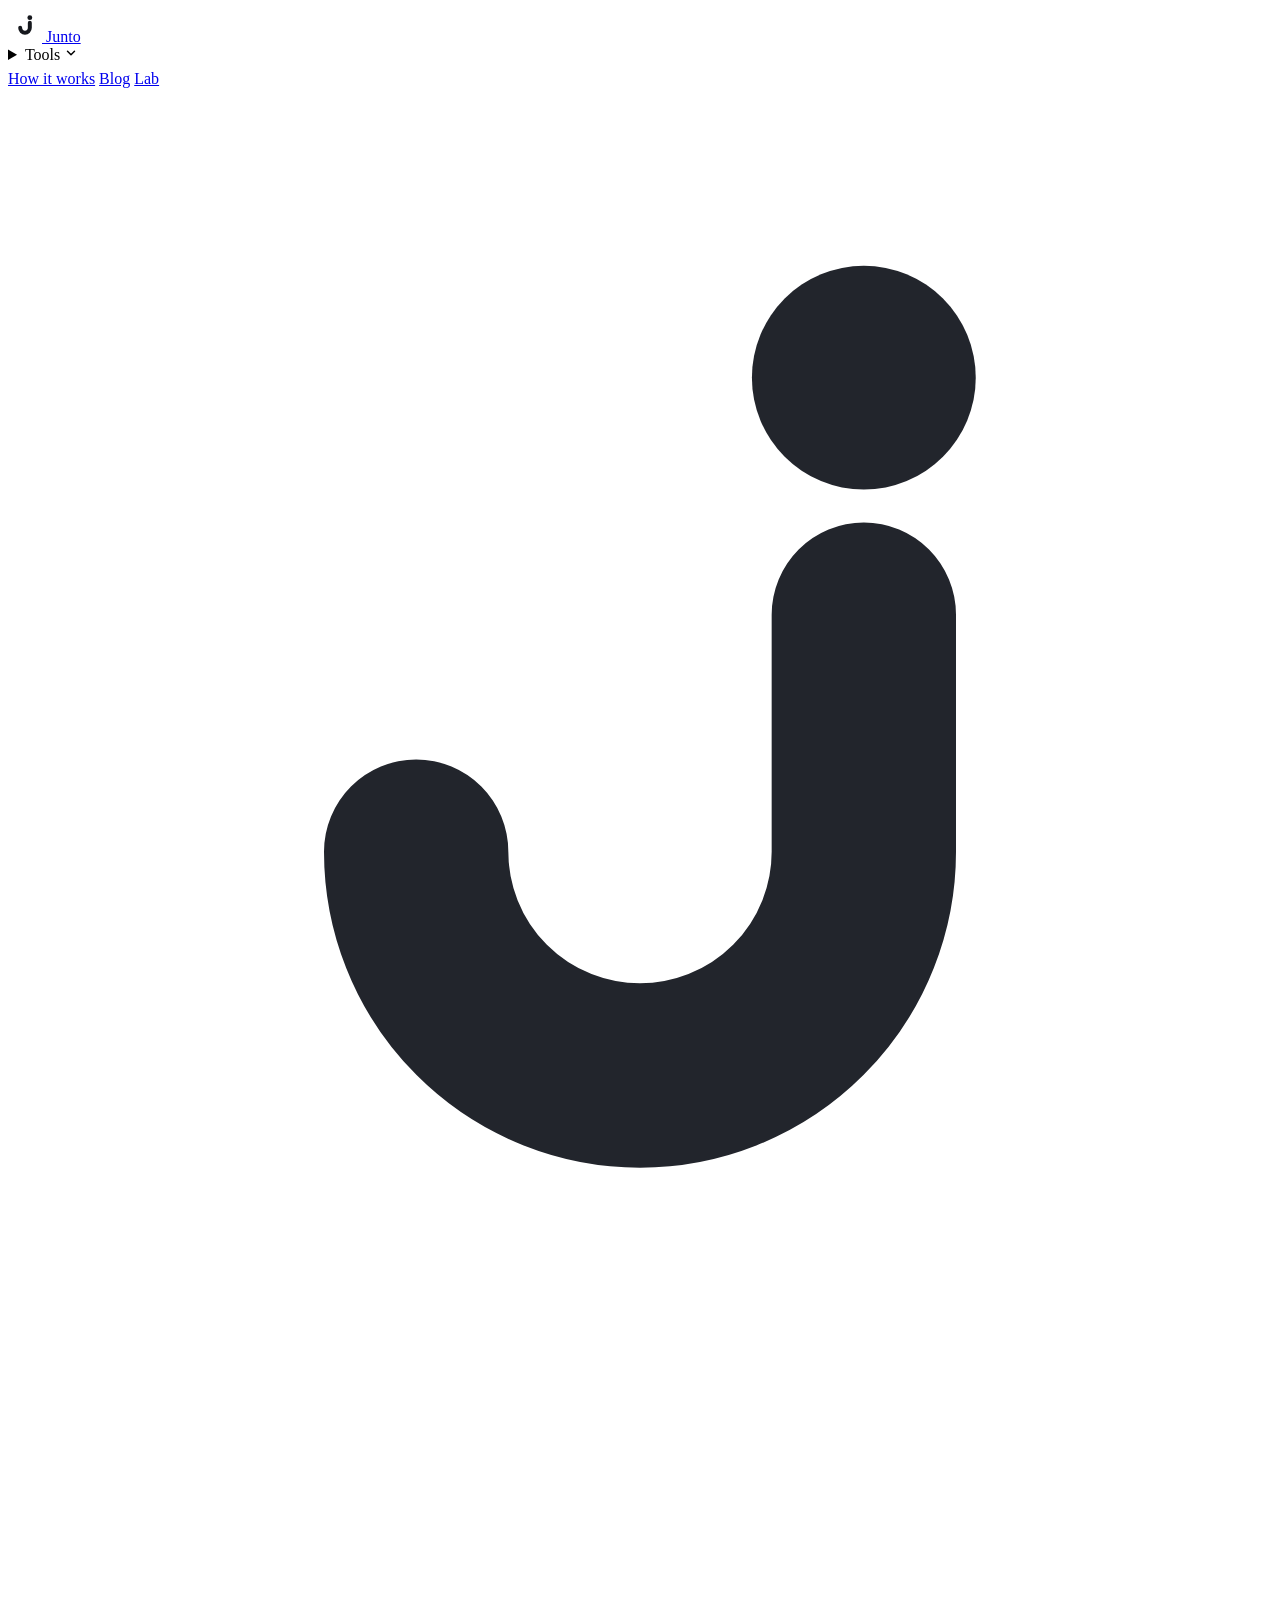
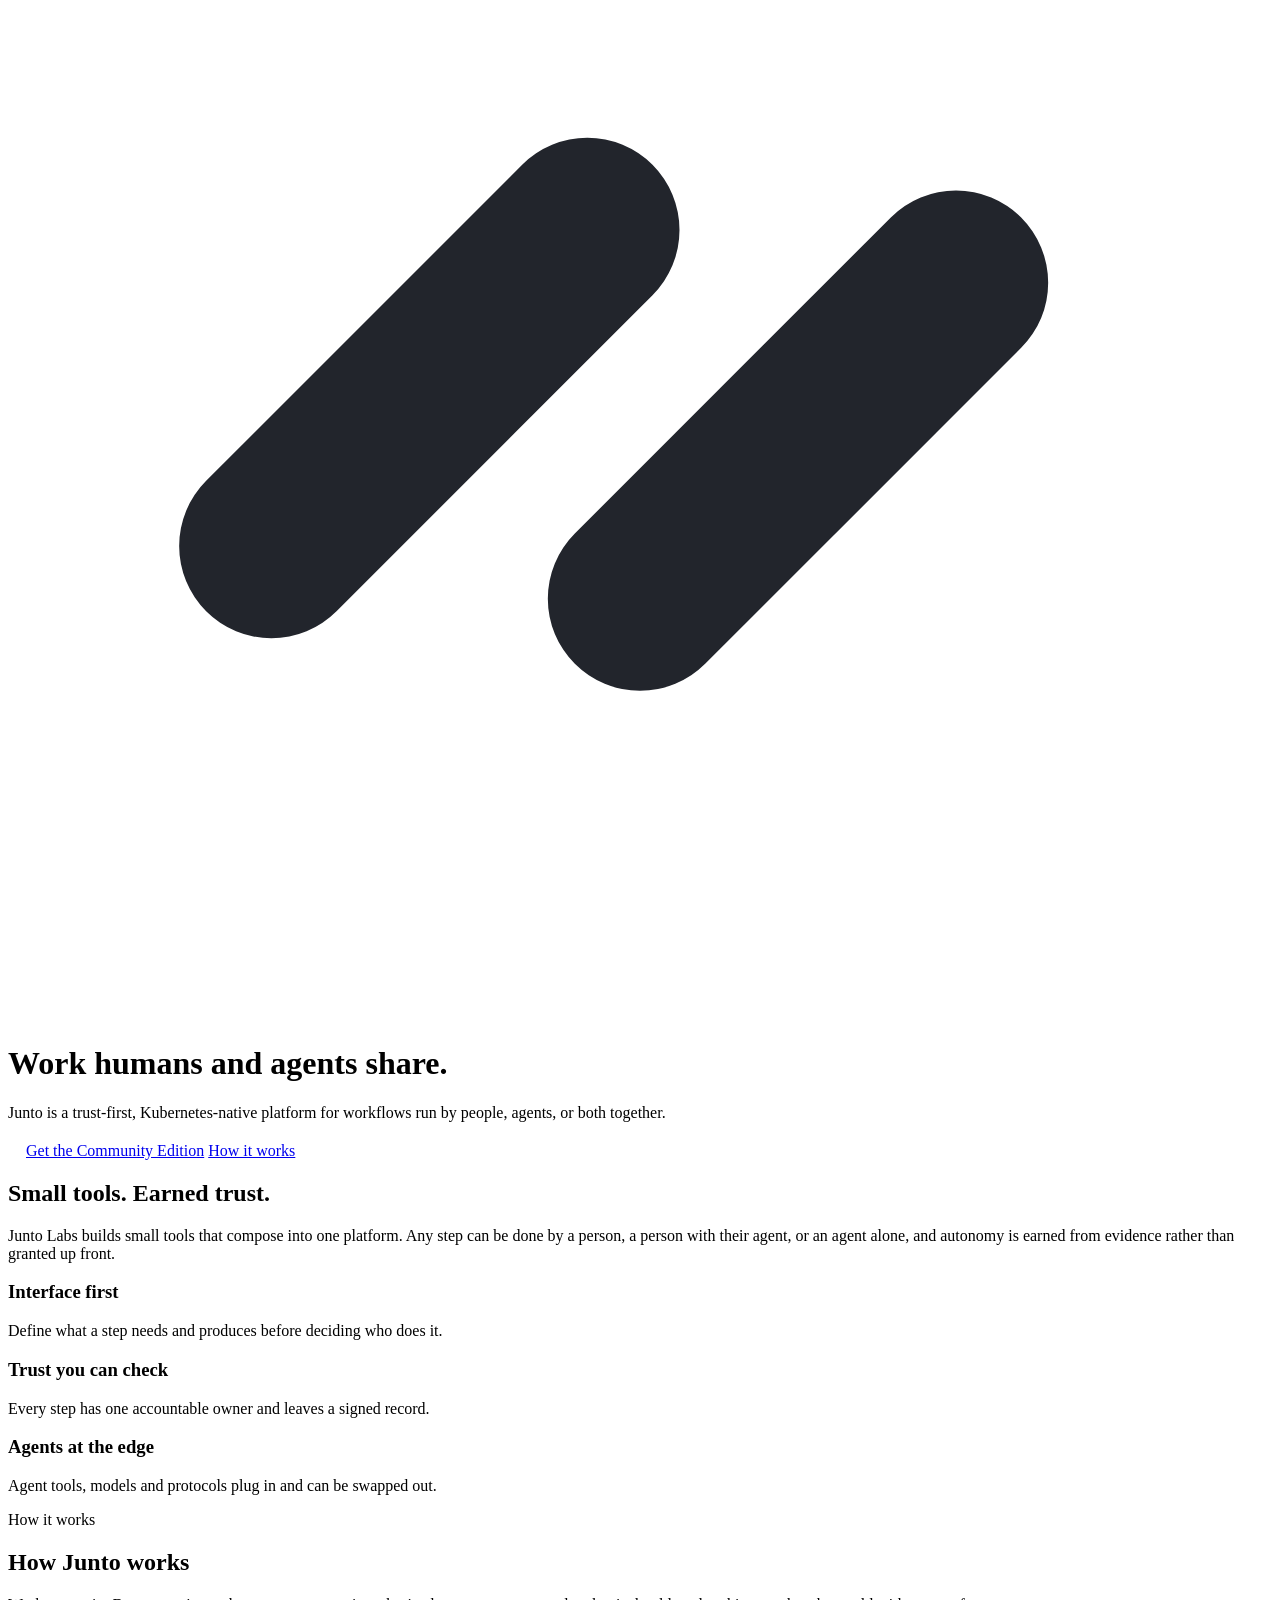
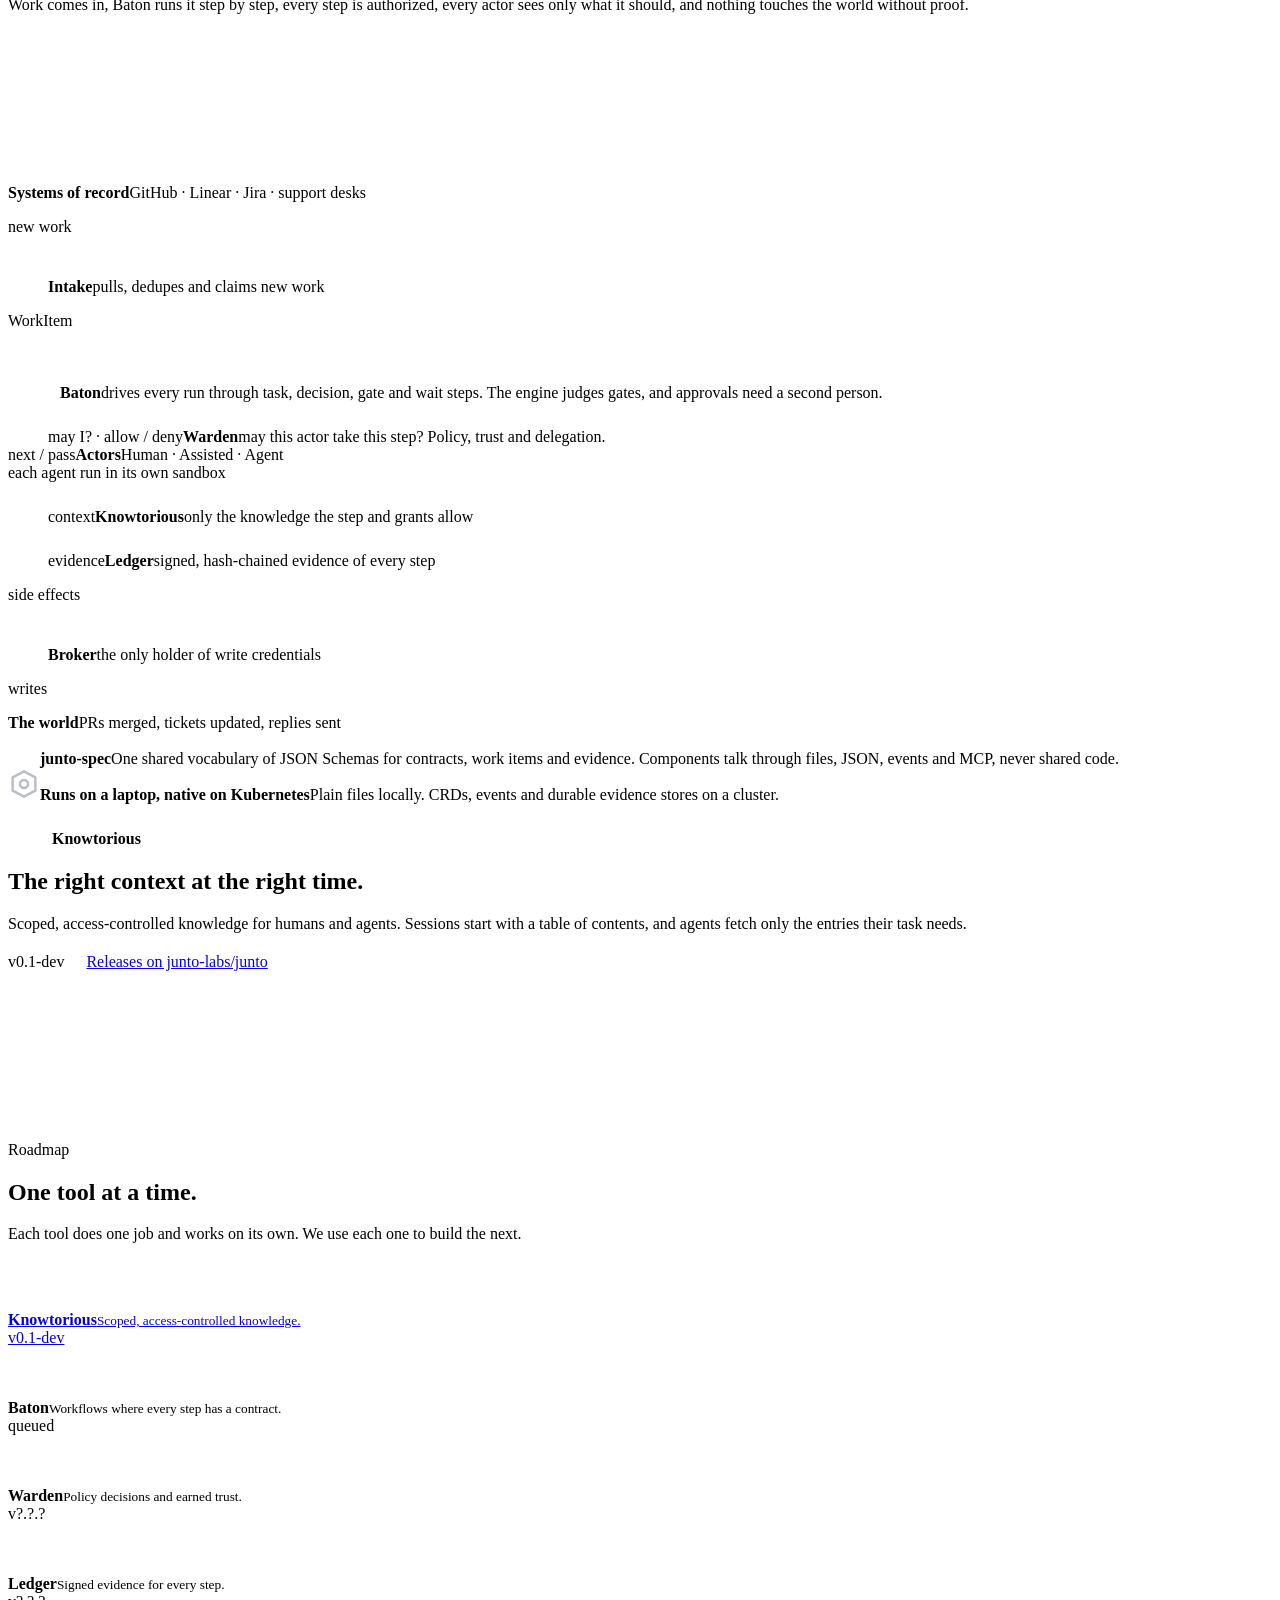
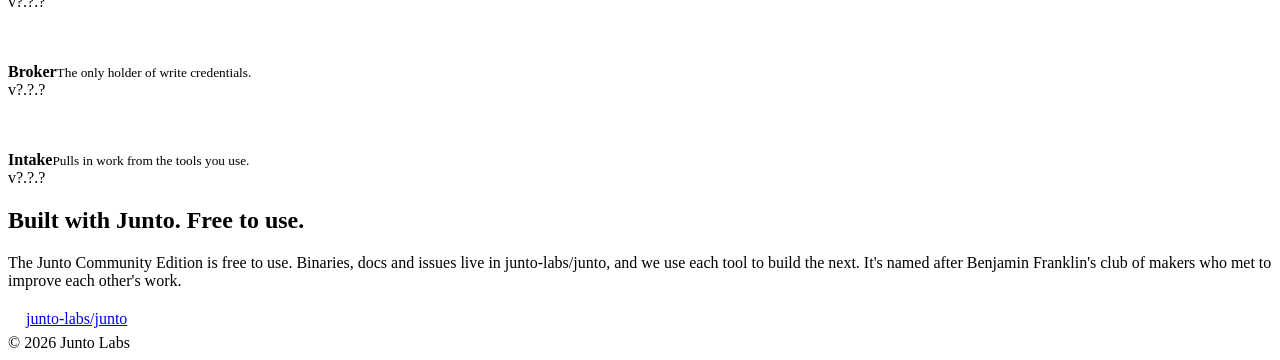
==== commit 9442596e: "Point the site at the Junto Community Edition Junto's source is now private and the free Community E" ====
--- a/site/index.html
+++ b/site/index.html
@@ -24,7 +24,7 @@
 <details>
 <summary>Tools <svg viewBox="0 0 24 24" width="14" height="14" fill="none" stroke="currentColor" stroke-width="2.5" stroke-linecap="round" stroke-linejoin="round" aria-hidden="true"><path d="M6 9l6 6 6-6"/></svg></summary>
 <div class="menu">
-<a class="menu-item" href="https://github.com/junto-labs/knowtorious"><svg width="36" height="36" aria-hidden="true"><use href="/marks.svg#mark-knowtorious"/></svg><span><b>Knowtorious</b><small>Scoped knowledge</small></span><span class="ver building">v0.1-dev</span></a>
+<a class="menu-item" href="https://github.com/junto-labs/junto/releases"><svg width="36" height="36" aria-hidden="true"><use href="/marks.svg#mark-knowtorious"/></svg><span><b>Knowtorious</b><small>Scoped knowledge</small></span><span class="ver building">v0.1-dev</span></a>
 <div class="menu-item off" aria-disabled="true"><svg width="36" height="36" aria-hidden="true"><use href="/marks.svg#mark-baton"/></svg><span><b>Baton</b><small>Workflows</small></span><span class="ver">queued</span></div>
 <div class="menu-item off" aria-disabled="true"><svg width="36" height="36" aria-hidden="true"><use href="/marks.svg#mark-warden"/></svg><span><b>Warden</b><small>Policy and trust</small></span><span class="ver planned">v?.?.?</span></div>
 <div class="menu-item off" aria-disabled="true"><svg width="36" height="36" aria-hidden="true"><use href="/marks.svg#mark-ledger"/></svg><span><b>Ledger</b><small>Signed evidence</small></span><span class="ver planned">v?.?.?</span></div>
@@ -49,7 +49,7 @@
 <h1>Work humans and agents share.</h1>
 <p>Junto is a trust-first, Kubernetes-native platform for workflows run by people, agents, or both together.</p>
 <div class="actions">
-<a class="btn solid" href="https://github.com/junto-labs"><svg width="18" height="18" aria-hidden="true"><use href="/marks.svg#gh"/></svg>Follow on GitHub</a>
+<a class="btn solid" href="https://github.com/junto-labs/junto"><svg width="18" height="18" aria-hidden="true"><use href="/marks.svg#gh"/></svg>Get the Community Edition</a>
 <a class="btn ghost" href="#how">How it works</a>
 </div>
 </div>
@@ -99,7 +99,7 @@
 </div>
 </section>
 
-<!-- Feature the tool being built now. Add its install command once a release is tagged. -->
+<!-- Feature the tool being built now. Add its install command once a release is on junto-labs/junto. -->
 <section class="band" id="tools">
 <div class="wrap product reveal">
 <div>
@@ -111,7 +111,7 @@
 <p>Scoped, access-controlled knowledge for humans and agents. Sessions start with a table of contents, and agents fetch only the entries their task needs.</p>
 <div class="meta">
 <span class="ver building">v0.1-dev</span>
-<a class="repo" href="https://github.com/junto-labs/knowtorious"><svg width="18" height="18" aria-hidden="true"><use href="/marks.svg#gh"/></svg>junto-labs/knowtorious</a>
+<a class="repo" href="https://github.com/junto-labs/junto/releases"><svg width="18" height="18" aria-hidden="true"><use href="/marks.svg#gh"/></svg>Releases on junto-labs/junto</a>
 </div>
 </div>
 <div class="art">
@@ -129,7 +129,7 @@
 <p>Each tool does one job and works on its own. We use each one to build the next.</p>
 </div>
 <div class="tools reveal">
-<a class="tool" href="https://github.com/junto-labs/knowtorious"><svg width="48" height="48" aria-hidden="true"><use href="/marks.svg#mark-knowtorious"/></svg><div><b>Knowtorious</b><small>Scoped, access-controlled knowledge.</small></div><span class="ver building">v0.1-dev</span></a>
+<a class="tool" href="https://github.com/junto-labs/junto/releases"><svg width="48" height="48" aria-hidden="true"><use href="/marks.svg#mark-knowtorious"/></svg><div><b>Knowtorious</b><small>Scoped, access-controlled knowledge.</small></div><span class="ver building">v0.1-dev</span></a>
 <div class="tool off" aria-disabled="true"><svg width="48" height="48" aria-hidden="true"><use href="/marks.svg#mark-baton"/></svg><div><b>Baton</b><small>Workflows where every step has a contract.</small></div><span class="ver">queued</span></div>
 <div class="tool off" aria-disabled="true"><svg width="48" height="48" aria-hidden="true"><use href="/marks.svg#mark-warden"/></svg><div><b>Warden</b><small>Policy decisions and earned trust.</small></div><span class="ver planned">v?.?.?</span></div>
 <div class="tool off" aria-disabled="true"><svg width="48" height="48" aria-hidden="true"><use href="/marks.svg#mark-ledger"/></svg><div><b>Ledger</b><small>Signed evidence for every step.</small></div><span class="ver planned">v?.?.?</span></div>
@@ -141,9 +141,9 @@
 
 <section class="cta dark" id="lab">
 <div class="wrap reveal">
-<h2>Built in the open, with Junto.</h2>
-<p>Junto is Apache-2.0, and we use each tool to build the next. It's named after Benjamin Franklin's club of makers who met to improve each other's work.</p>
-<a class="btn solid" href="https://github.com/junto-labs"><svg width="18" height="18" aria-hidden="true"><use href="/marks.svg#gh"/></svg>junto-labs</a>
+<h2>Built with Junto. Free to use.</h2>
+<p>The Junto Community Edition is free to use. Binaries, docs and issues live in junto-labs/junto, and we use each tool to build the next. It's named after Benjamin Franklin's club of makers who met to improve each other's work.</p>
+<a class="btn solid" href="https://github.com/junto-labs/junto"><svg width="18" height="18" aria-hidden="true"><use href="/marks.svg#gh"/></svg>junto-labs/junto</a>
 </div>
 </section>
 
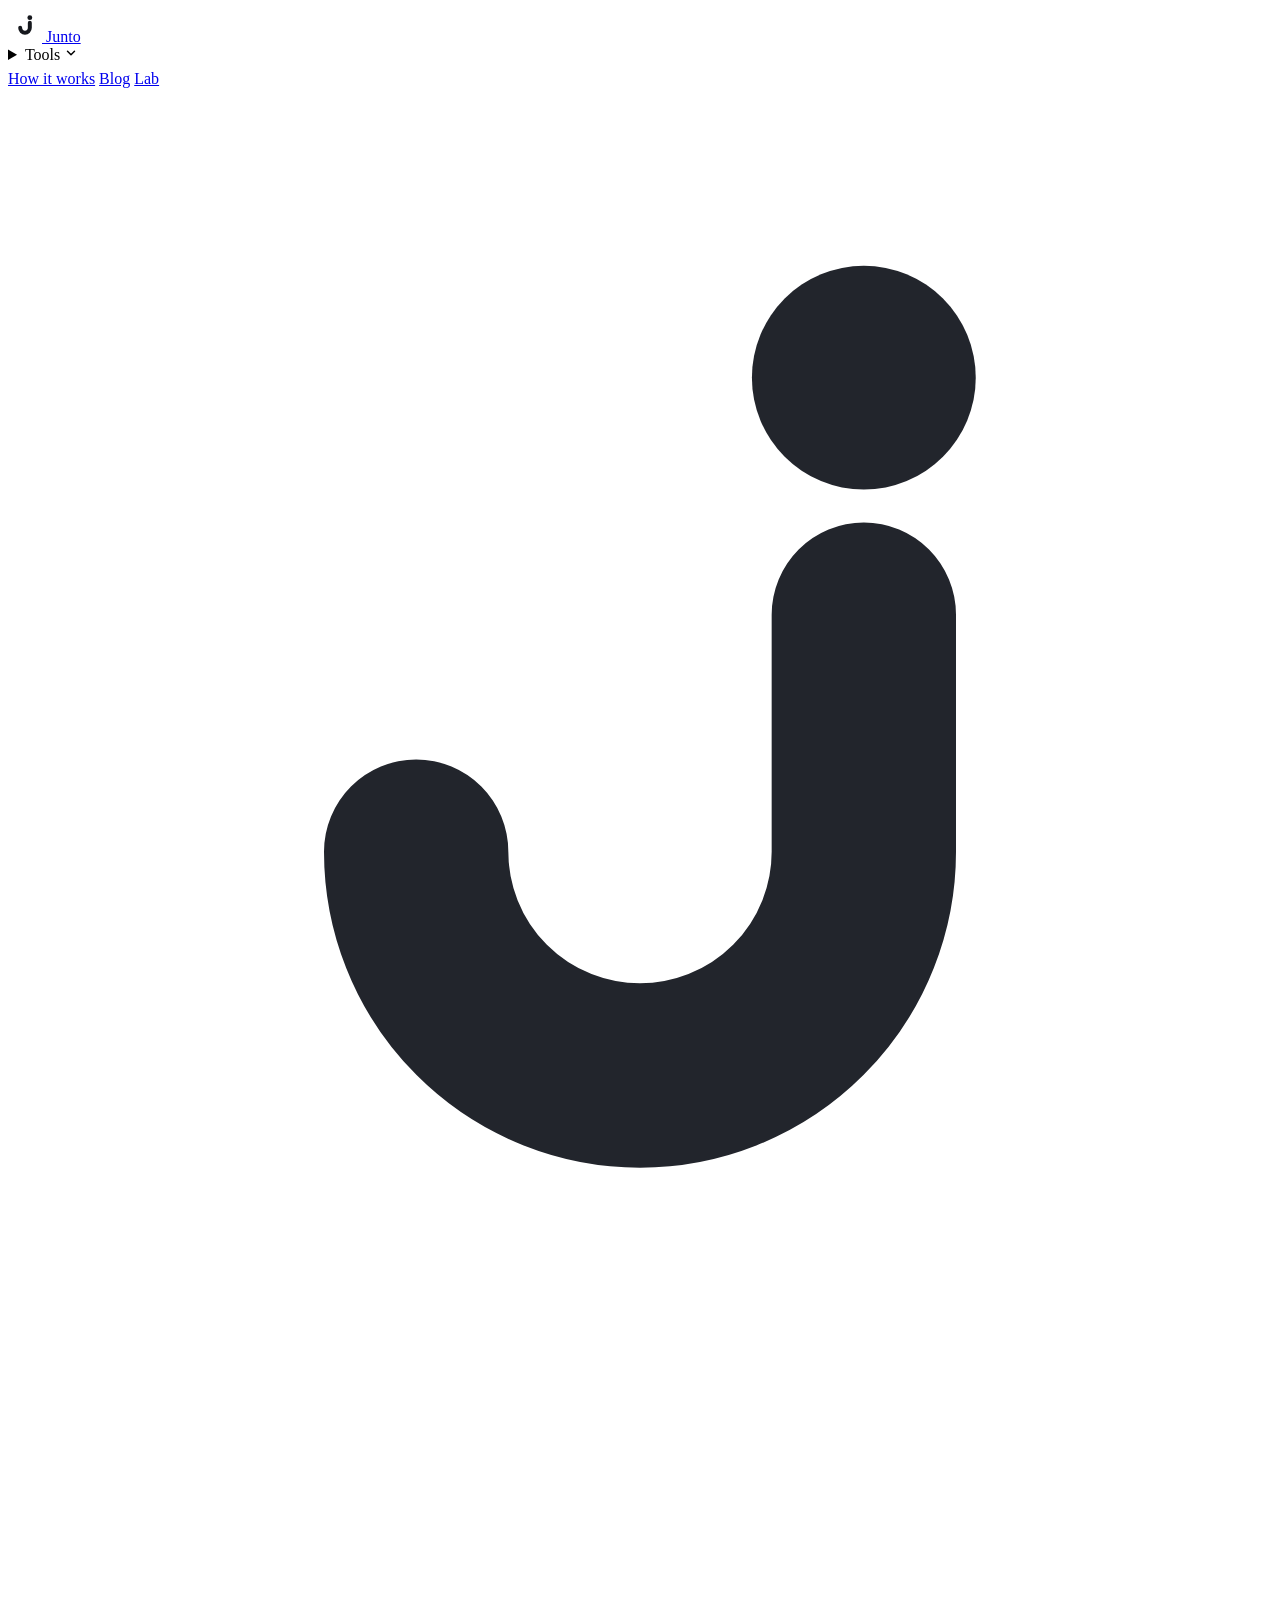
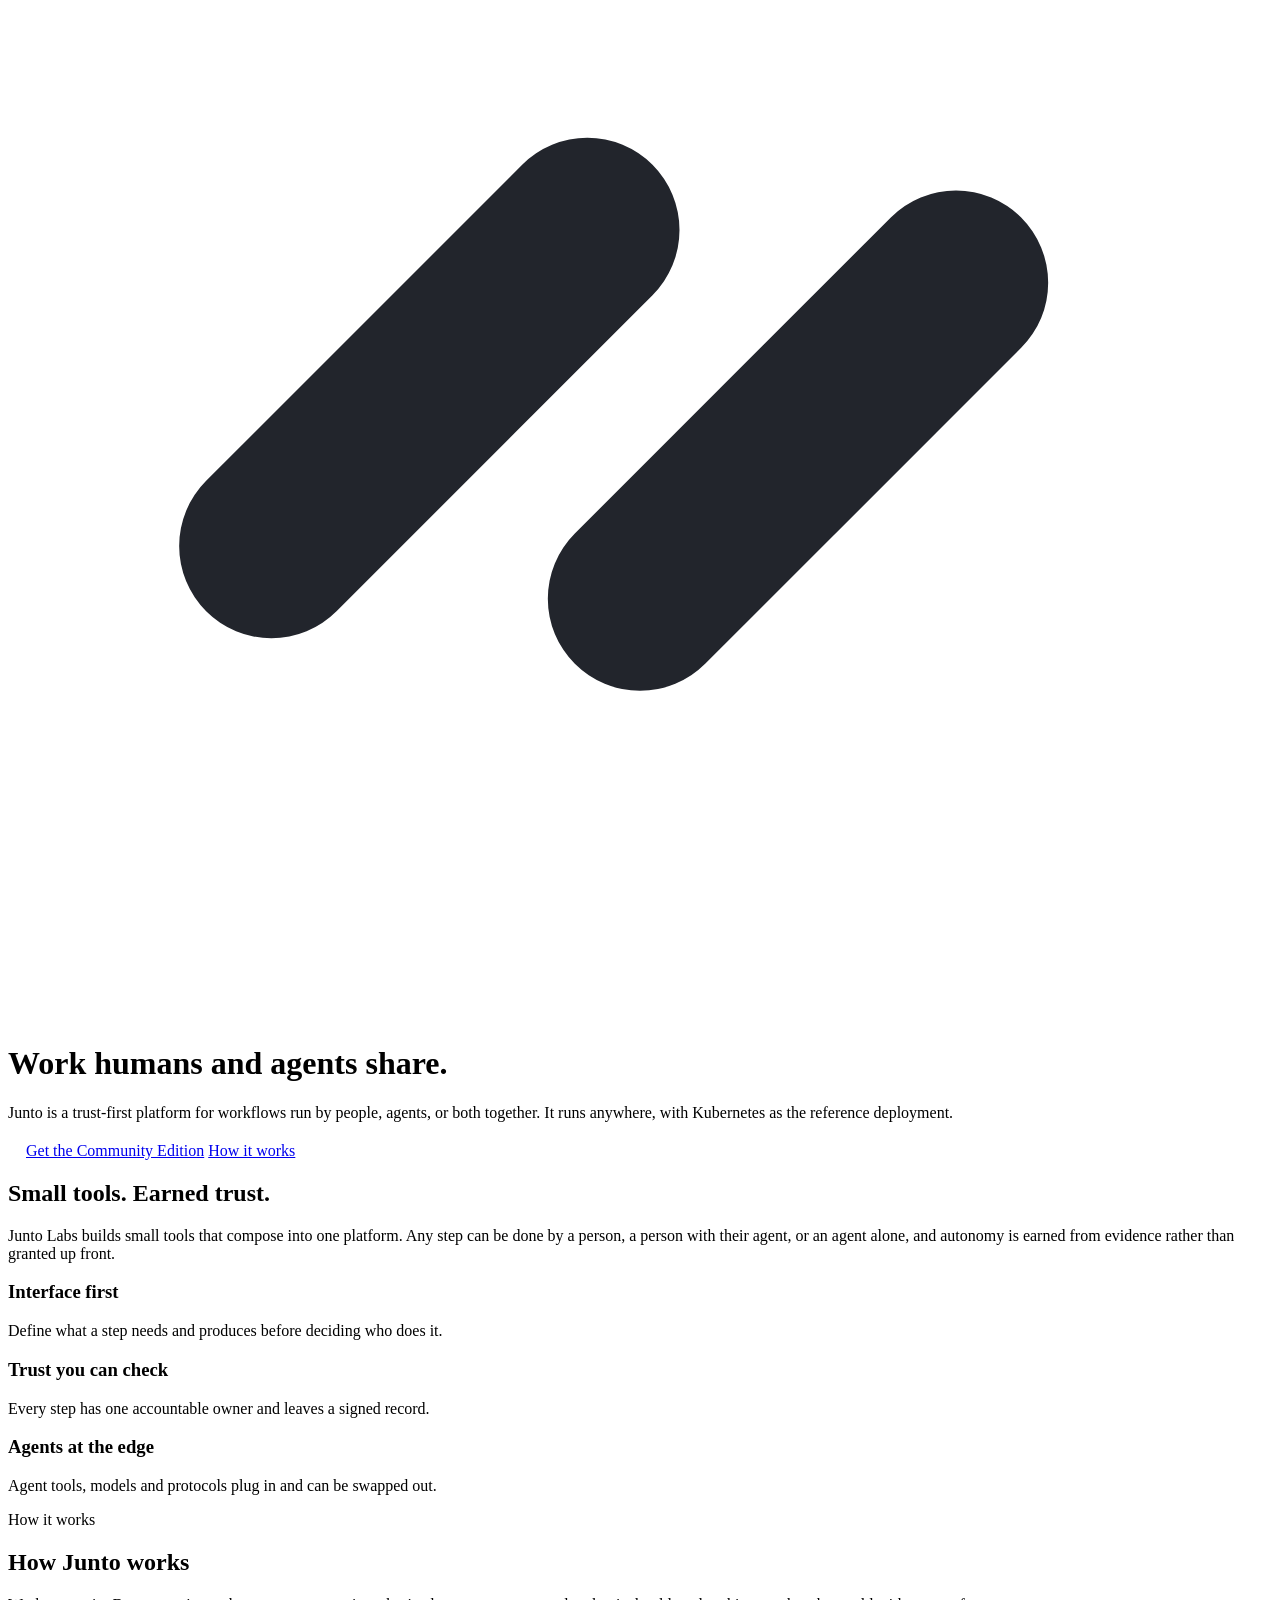
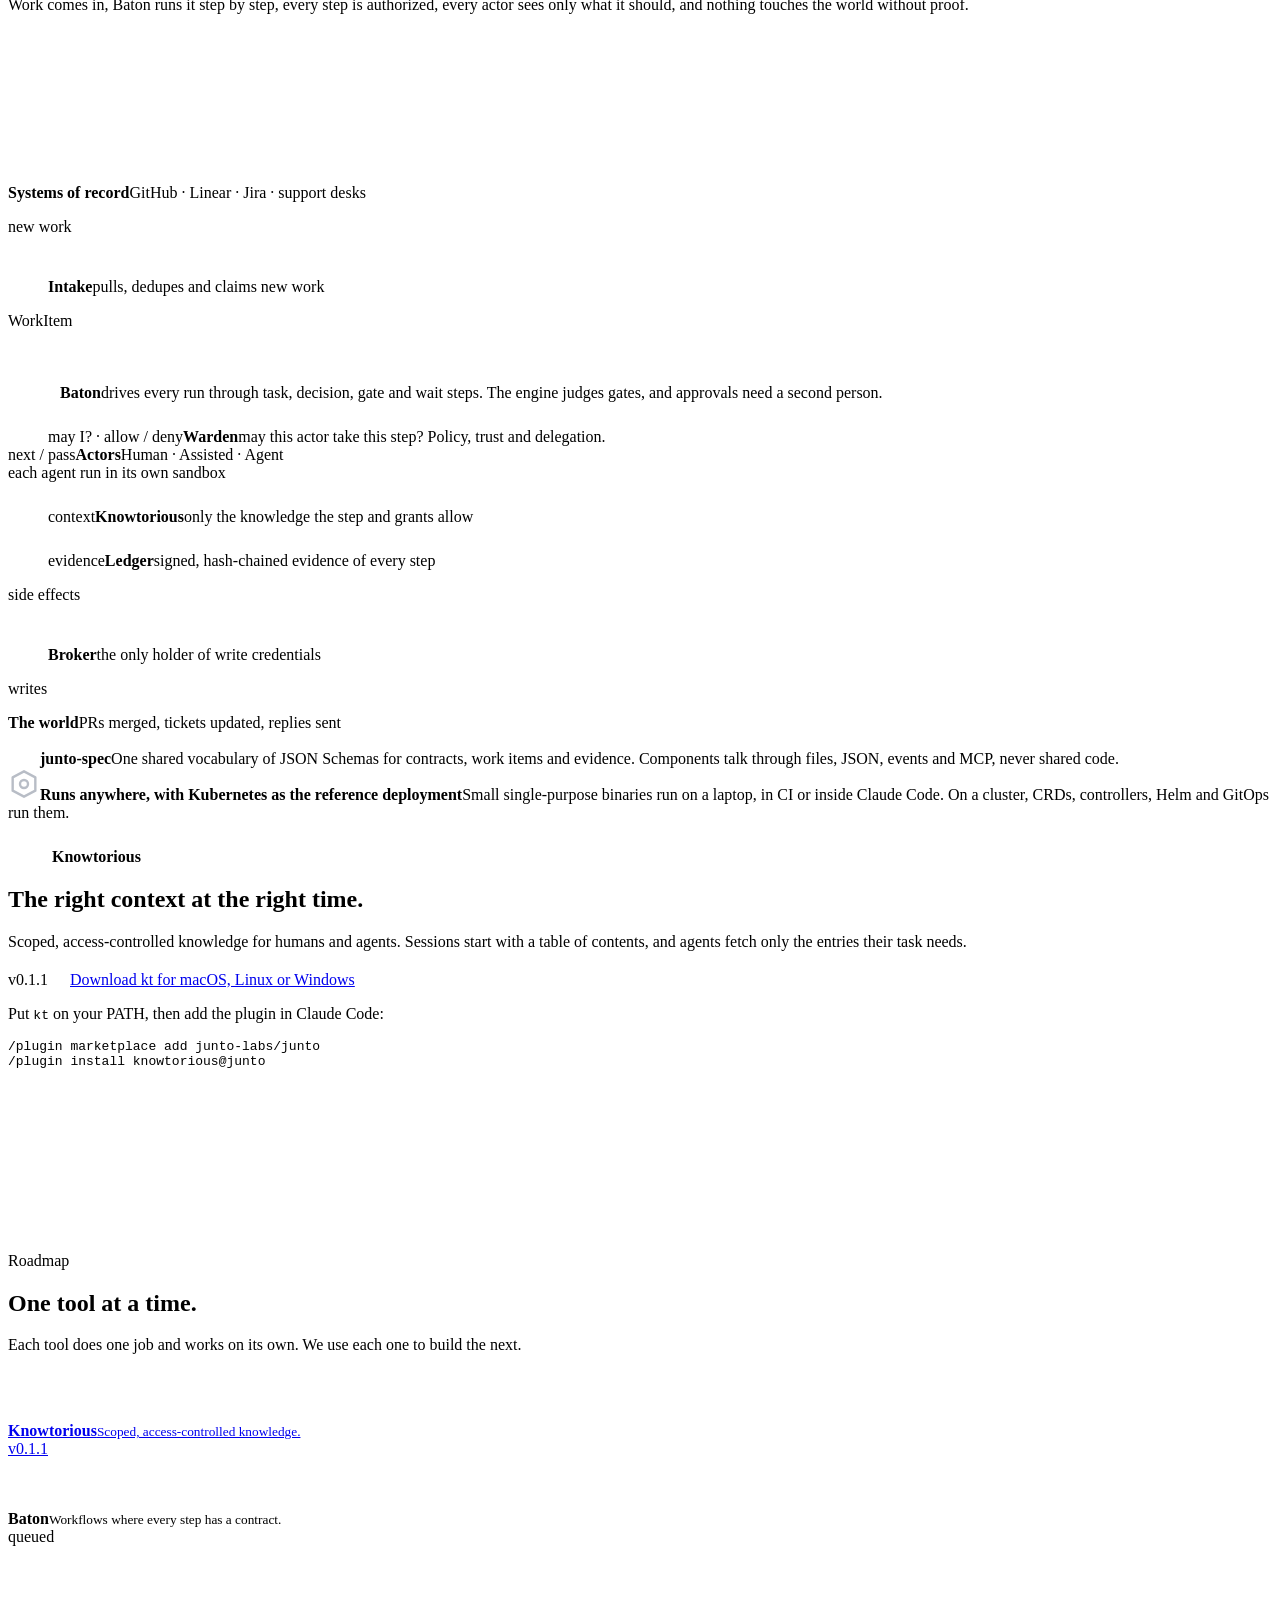
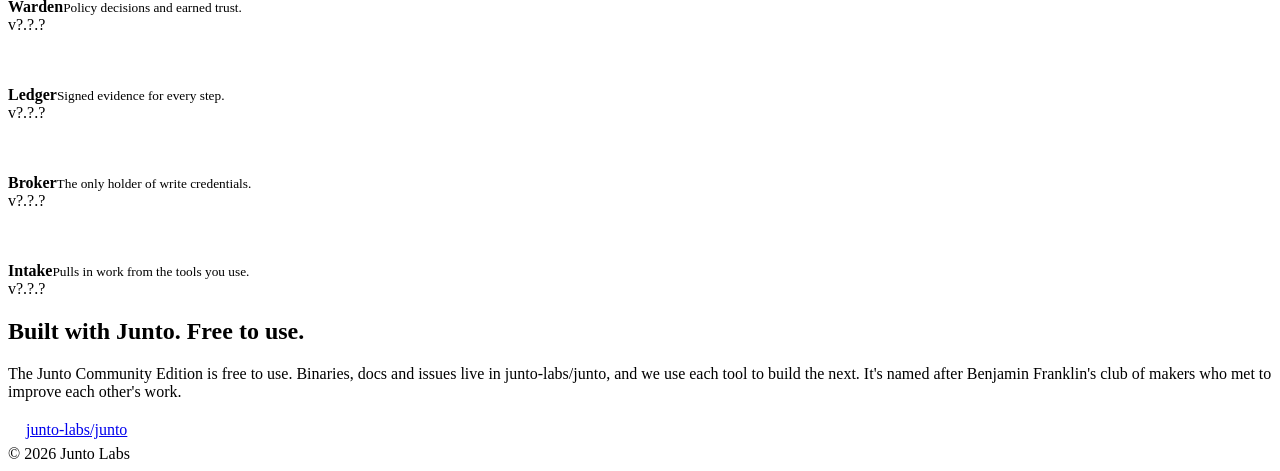
==== commit 9140c094: "Ship Knowtorious v0.1.1 and drop the Kubernetes-native framing Junto runs anywhere, with Kubernetes " ====
--- a/site/index.html
+++ b/site/index.html
@@ -4,7 +4,7 @@
 <meta charset="utf-8">
 <meta name="viewport" content="width=device-width, initial-scale=1">
 <title>Junto Labs</title>
-<meta name="description" content="Junto is a trust-first, Kubernetes-native platform for workflows that humans and agents share.">
+<meta name="description" content="Junto is a trust-first platform for actor-based workflows that humans and agents share. It runs anywhere, with Kubernetes as the reference deployment.">
 <link rel="icon" href="data:image/svg+xml,%3Csvg xmlns='http://www.w3.org/2000/svg' viewBox='0 0 48 48'%3E%3Crect width='48' height='48' rx='11' fill='%2316181D'/%3E%3Cg transform='translate(24 24) scale(0.8) translate(-24 -24)'%3E%3Ccircle cx='32.5' cy='11' r='4.25' fill='%23fff'/%3E%3Cpath d='M32.5 20 V29 A8.5 8.5 0 0 1 15.5 29' fill='none' stroke='%23fff' stroke-width='7' stroke-linecap='round'/%3E%3C/g%3E%3C/svg%3E">
 <link rel="preconnect" href="https://fonts.googleapis.com">
 <link rel="preconnect" href="https://fonts.gstatic.com" crossorigin>
@@ -24,7 +24,7 @@
 <details>
 <summary>Tools <svg viewBox="0 0 24 24" width="14" height="14" fill="none" stroke="currentColor" stroke-width="2.5" stroke-linecap="round" stroke-linejoin="round" aria-hidden="true"><path d="M6 9l6 6 6-6"/></svg></summary>
 <div class="menu">
-<a class="menu-item" href="https://github.com/junto-labs/junto/releases"><svg width="36" height="36" aria-hidden="true"><use href="/marks.svg#mark-knowtorious"/></svg><span><b>Knowtorious</b><small>Scoped knowledge</small></span><span class="ver building">v0.1-dev</span></a>
+<a class="menu-item" href="https://github.com/junto-labs/junto/releases/tag/knowtorious-v0.1.1"><svg width="36" height="36" aria-hidden="true"><use href="/marks.svg#mark-knowtorious"/></svg><span><b>Knowtorious</b><small>Scoped knowledge</small></span><span class="ver live">v0.1.1</span></a>
 <div class="menu-item off" aria-disabled="true"><svg width="36" height="36" aria-hidden="true"><use href="/marks.svg#mark-baton"/></svg><span><b>Baton</b><small>Workflows</small></span><span class="ver">queued</span></div>
 <div class="menu-item off" aria-disabled="true"><svg width="36" height="36" aria-hidden="true"><use href="/marks.svg#mark-warden"/></svg><span><b>Warden</b><small>Policy and trust</small></span><span class="ver planned">v?.?.?</span></div>
 <div class="menu-item off" aria-disabled="true"><svg width="36" height="36" aria-hidden="true"><use href="/marks.svg#mark-ledger"/></svg><span><b>Ledger</b><small>Signed evidence</small></span><span class="ver planned">v?.?.?</span></div>
@@ -47,7 +47,7 @@
 <svg class="shape shape-b" viewBox="0 0 48 48" aria-hidden="true"><path d="M10 30 L22 18" stroke="#22252C" stroke-width="7" stroke-linecap="round"/><path d="M24 32 L36 20" stroke="#22252C" stroke-width="7" stroke-linecap="round"/></svg>
 <div class="wrap">
 <h1>Work humans and agents share.</h1>
-<p>Junto is a trust-first, Kubernetes-native platform for workflows run by people, agents, or both together.</p>
+<p>Junto is a trust-first platform for workflows run by people, agents, or both together. It runs anywhere, with Kubernetes as the reference deployment.</p>
 <div class="actions">
 <a class="btn solid" href="https://github.com/junto-labs/junto"><svg width="18" height="18" aria-hidden="true"><use href="/marks.svg#gh"/></svg>Get the Community Edition</a>
 <a class="btn ghost" href="#how">How it works</a>
@@ -94,12 +94,12 @@
 </div>
 <div class="base reveal">
 <div><svg width="32" height="32" aria-hidden="true"><use href="/marks.svg#mark-spec"/></svg><span><b>junto-spec</b>One shared vocabulary of JSON Schemas for contracts, work items and evidence. Components talk through files, JSON, events and MCP, never shared code.</span></div>
-<div><svg viewBox="0 0 24 24" width="32" height="32" fill="none" stroke="#B8BDC6" stroke-width="1.8" stroke-linecap="round" stroke-linejoin="round" aria-hidden="true"><path d="M12 2.5 L20.5 7 V17 L12 21.5 L3.5 17 V7 Z"/><circle cx="12" cy="12" r="3"/></svg><span><b>Runs on a laptop, native on Kubernetes</b>Plain files locally. CRDs, events and durable evidence stores on a cluster.</span></div>
+<div><svg viewBox="0 0 24 24" width="32" height="32" fill="none" stroke="#B8BDC6" stroke-width="1.8" stroke-linecap="round" stroke-linejoin="round" aria-hidden="true"><path d="M12 2.5 L20.5 7 V17 L12 21.5 L3.5 17 V7 Z"/><circle cx="12" cy="12" r="3"/></svg><span><b>Runs anywhere, with Kubernetes as the reference deployment</b>Small single-purpose binaries run on a laptop, in CI or inside Claude Code. On a cluster, CRDs, controllers, Helm and GitOps run them.</span></div>
 </div>
 </div>
 </section>
 
-<!-- Feature the tool being built now. Add its install command once a release is on junto-labs/junto. -->
+<!-- Feature the newest tool. Keep the release link and version in step with the Tools menu and roadmap. -->
 <section class="band" id="tools">
 <div class="wrap product reveal">
 <div>
@@ -110,8 +110,13 @@
 <h2>The right context at the right time.</h2>
 <p>Scoped, access-controlled knowledge for humans and agents. Sessions start with a table of contents, and agents fetch only the entries their task needs.</p>
 <div class="meta">
-<span class="ver building">v0.1-dev</span>
-<a class="repo" href="https://github.com/junto-labs/junto/releases"><svg width="18" height="18" aria-hidden="true"><use href="/marks.svg#gh"/></svg>Releases on junto-labs/junto</a>
+<span class="ver live">v0.1.1</span>
+<a class="repo" href="https://github.com/junto-labs/junto/releases/tag/knowtorious-v0.1.1"><svg width="18" height="18" aria-hidden="true"><use href="/marks.svg#gh"/></svg>Download kt for macOS, Linux or Windows</a>
+</div>
+<div class="install">
+<p>Put <code>kt</code> on your PATH, then add the plugin in Claude Code:</p>
+<pre>/plugin marketplace add junto-labs/junto
+/plugin install knowtorious@junto</pre>
 </div>
 </div>
 <div class="art">
@@ -129,7 +134,7 @@
 <p>Each tool does one job and works on its own. We use each one to build the next.</p>
 </div>
 <div class="tools reveal">
-<a class="tool" href="https://github.com/junto-labs/junto/releases"><svg width="48" height="48" aria-hidden="true"><use href="/marks.svg#mark-knowtorious"/></svg><div><b>Knowtorious</b><small>Scoped, access-controlled knowledge.</small></div><span class="ver building">v0.1-dev</span></a>
+<a class="tool" href="https://github.com/junto-labs/junto/releases/tag/knowtorious-v0.1.1"><svg width="48" height="48" aria-hidden="true"><use href="/marks.svg#mark-knowtorious"/></svg><div><b>Knowtorious</b><small>Scoped, access-controlled knowledge.</small></div><span class="ver live">v0.1.1</span></a>
 <div class="tool off" aria-disabled="true"><svg width="48" height="48" aria-hidden="true"><use href="/marks.svg#mark-baton"/></svg><div><b>Baton</b><small>Workflows where every step has a contract.</small></div><span class="ver">queued</span></div>
 <div class="tool off" aria-disabled="true"><svg width="48" height="48" aria-hidden="true"><use href="/marks.svg#mark-warden"/></svg><div><b>Warden</b><small>Policy decisions and earned trust.</small></div><span class="ver planned">v?.?.?</span></div>
 <div class="tool off" aria-disabled="true"><svg width="48" height="48" aria-hidden="true"><use href="/marks.svg#mark-ledger"/></svg><div><b>Ledger</b><small>Signed evidence for every step.</small></div><span class="ver planned">v?.?.?</span></div>
